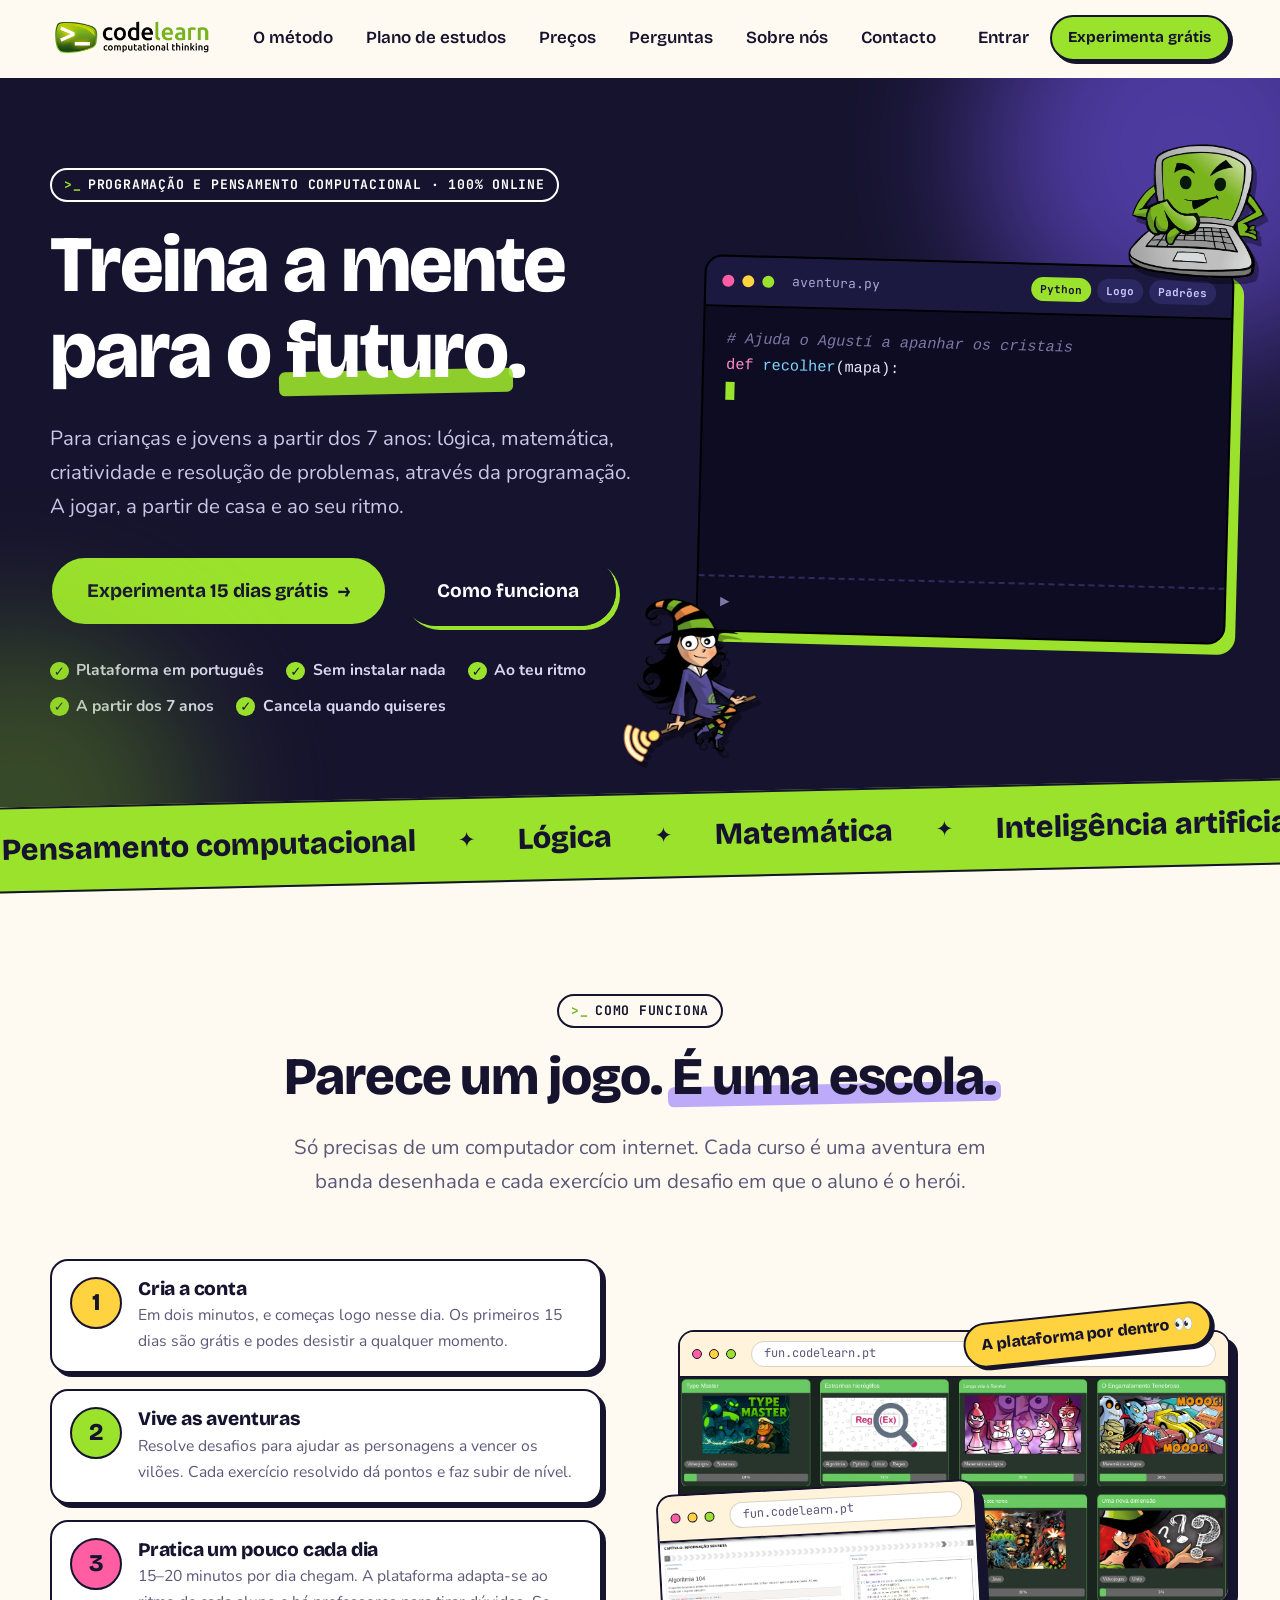
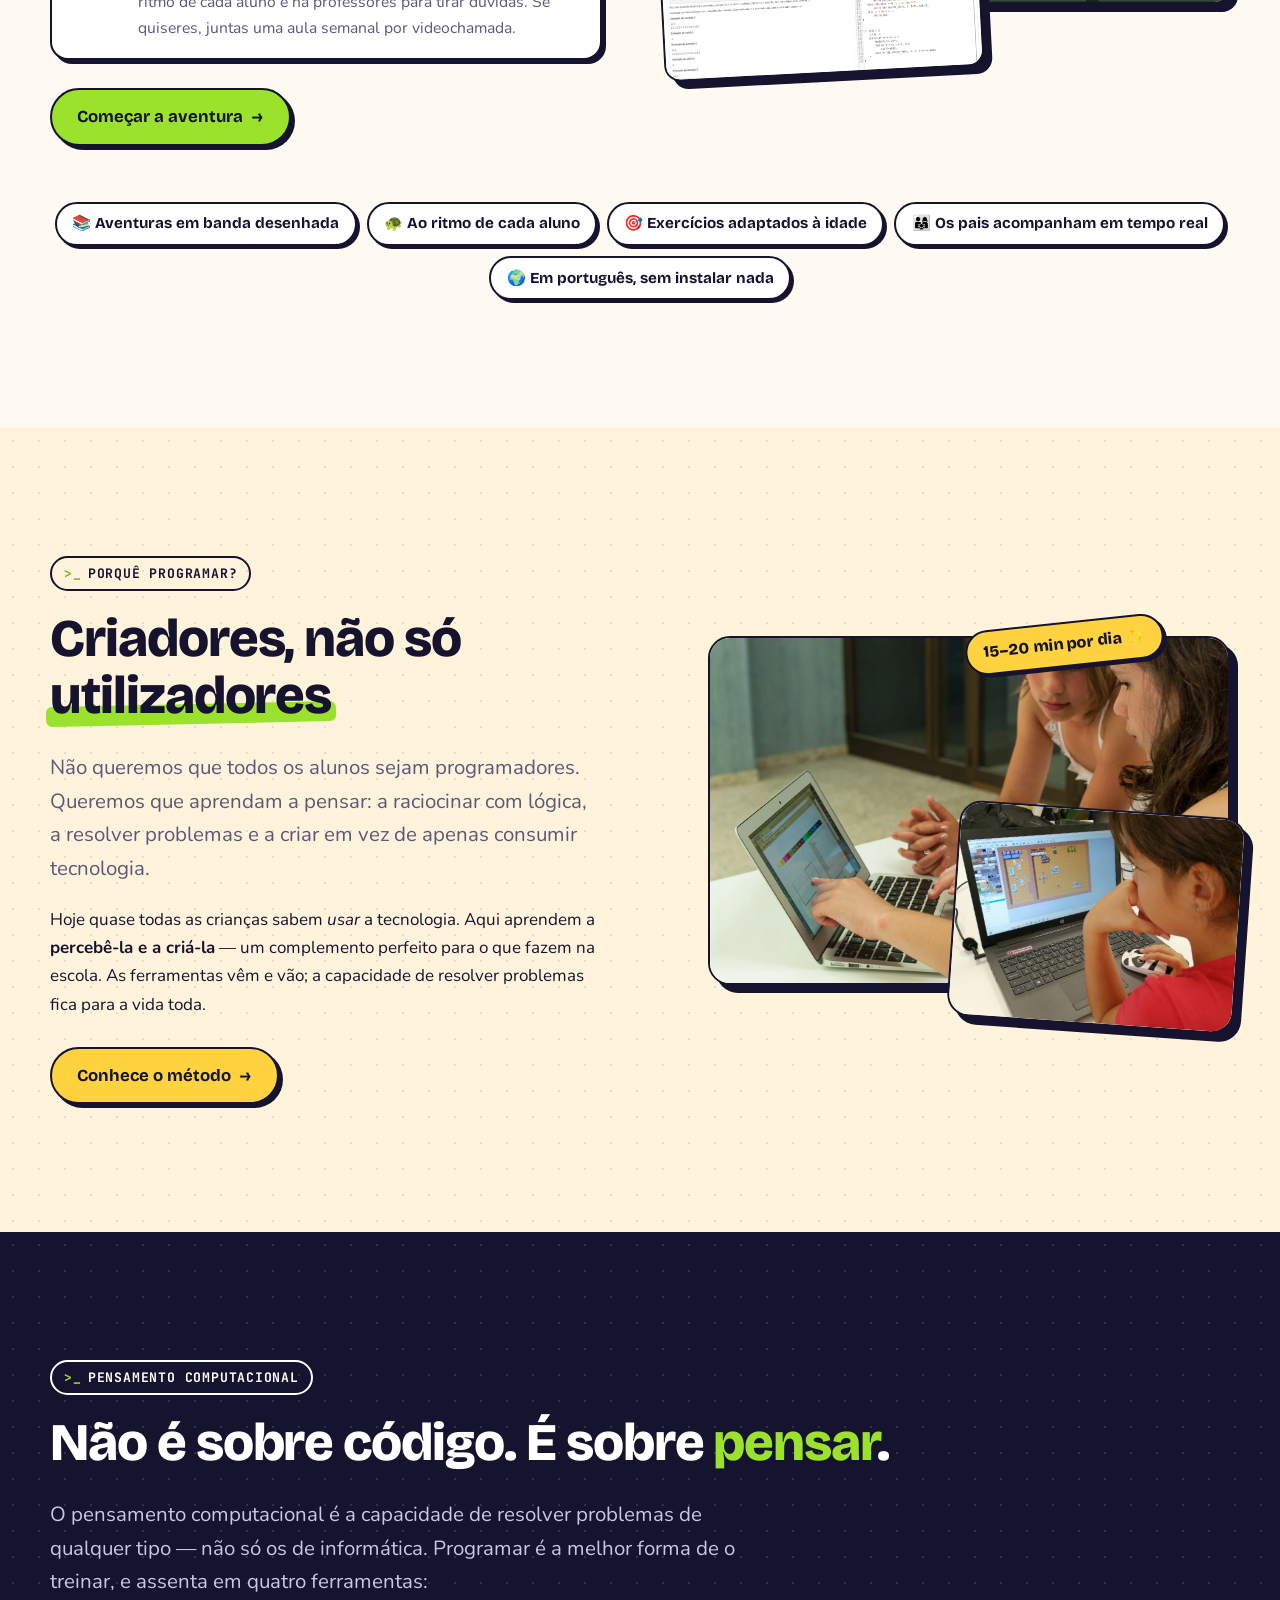
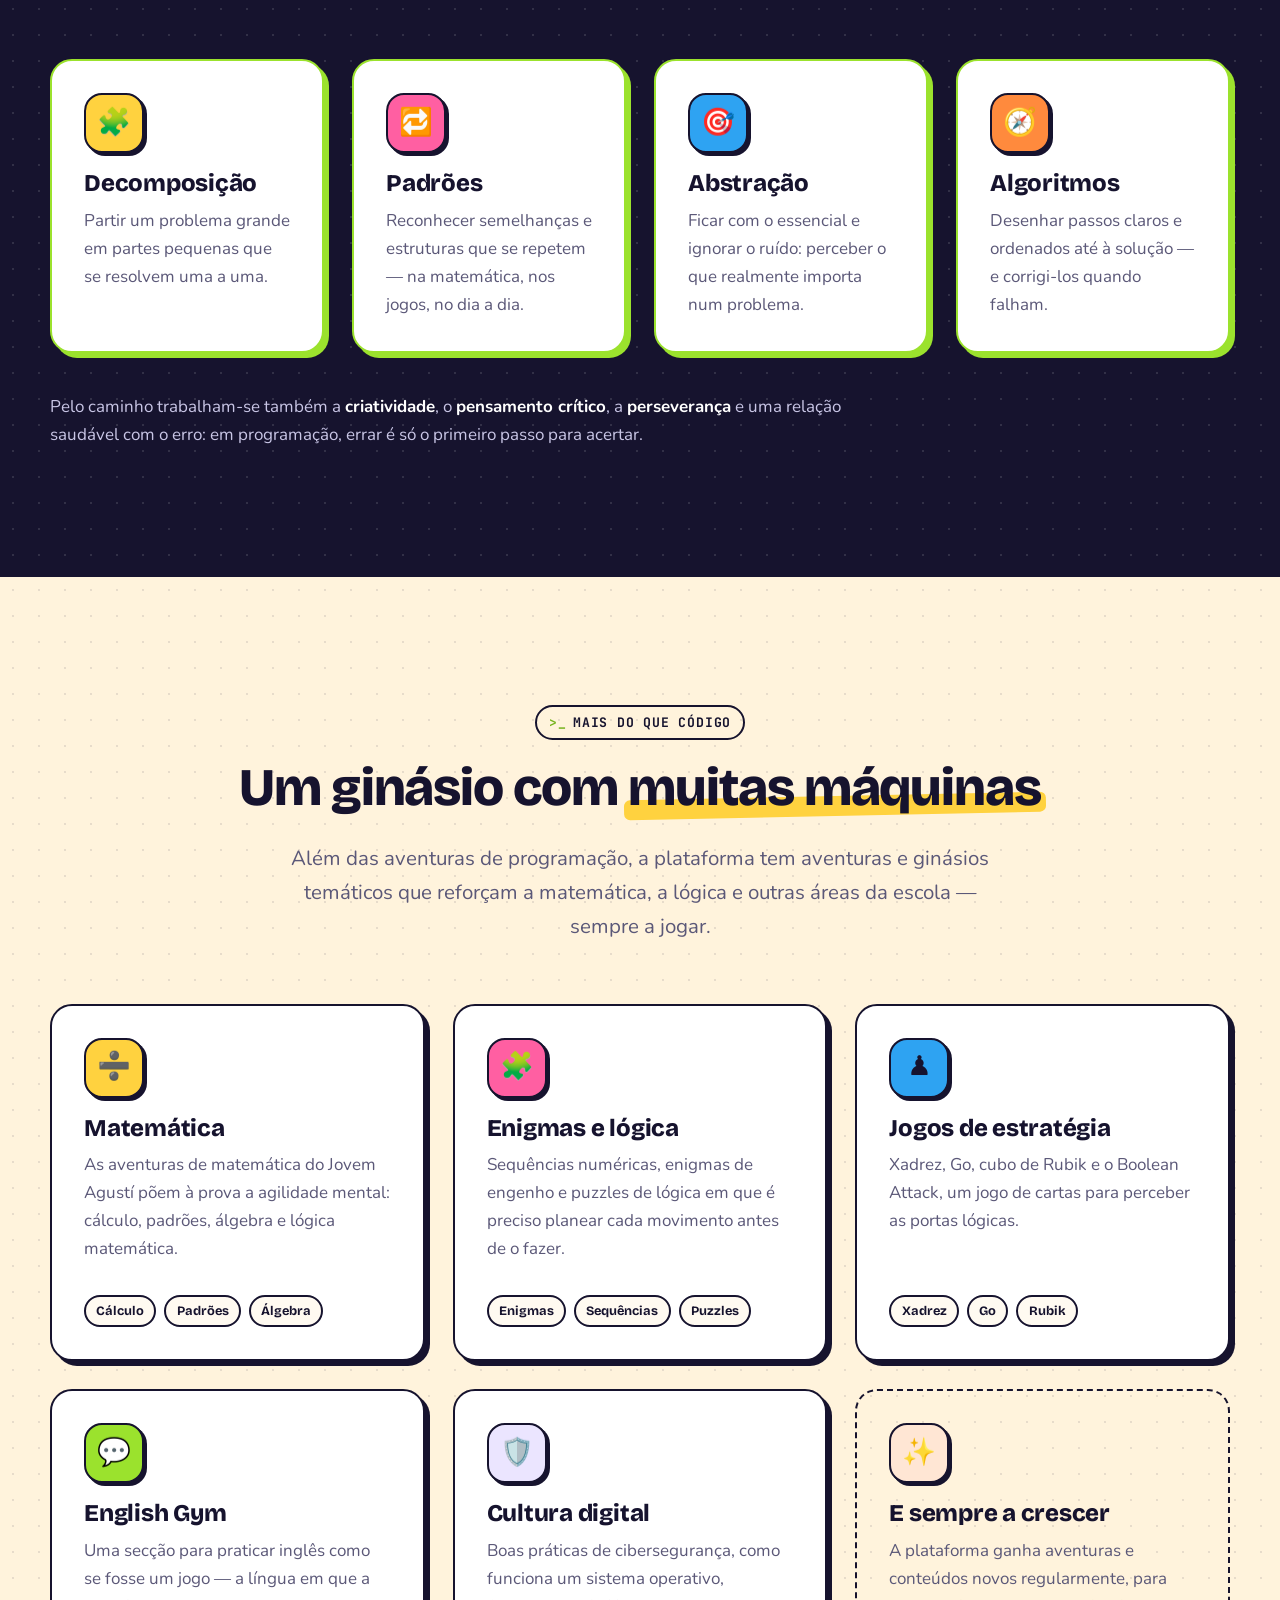
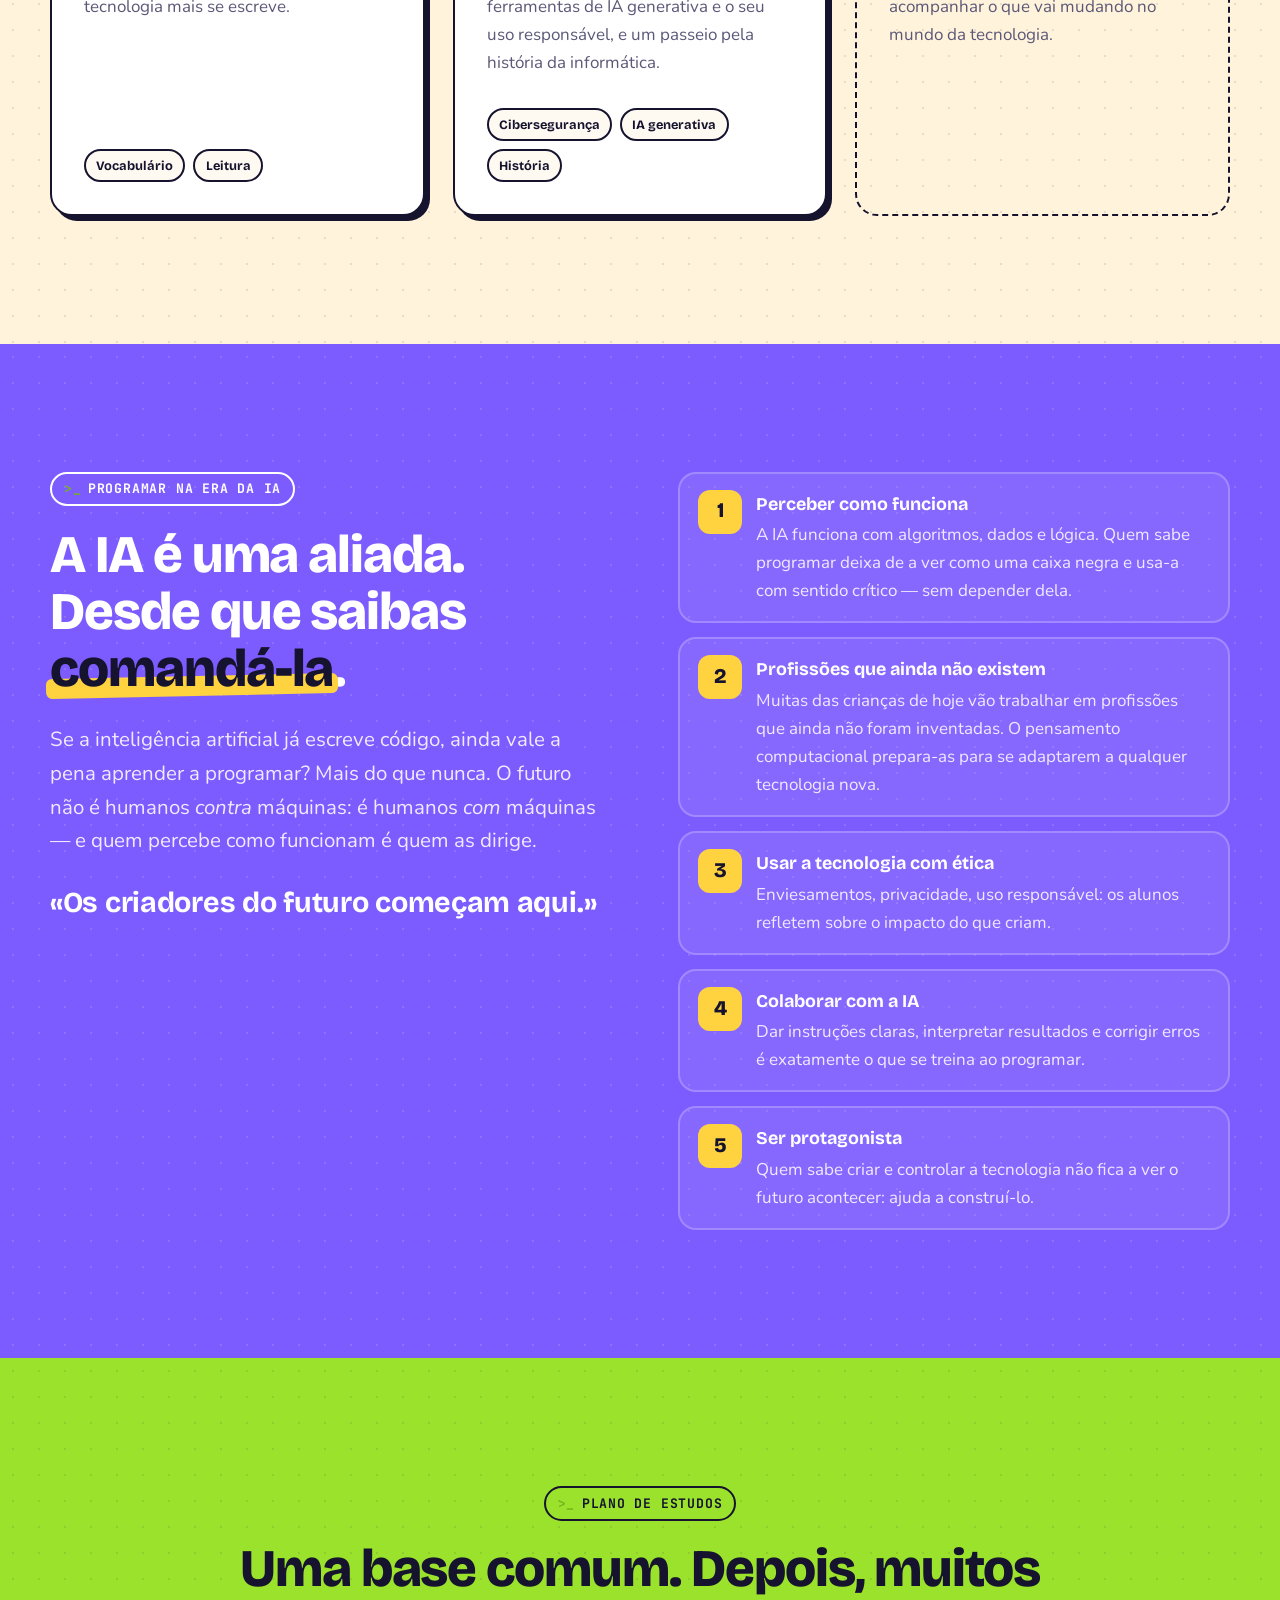
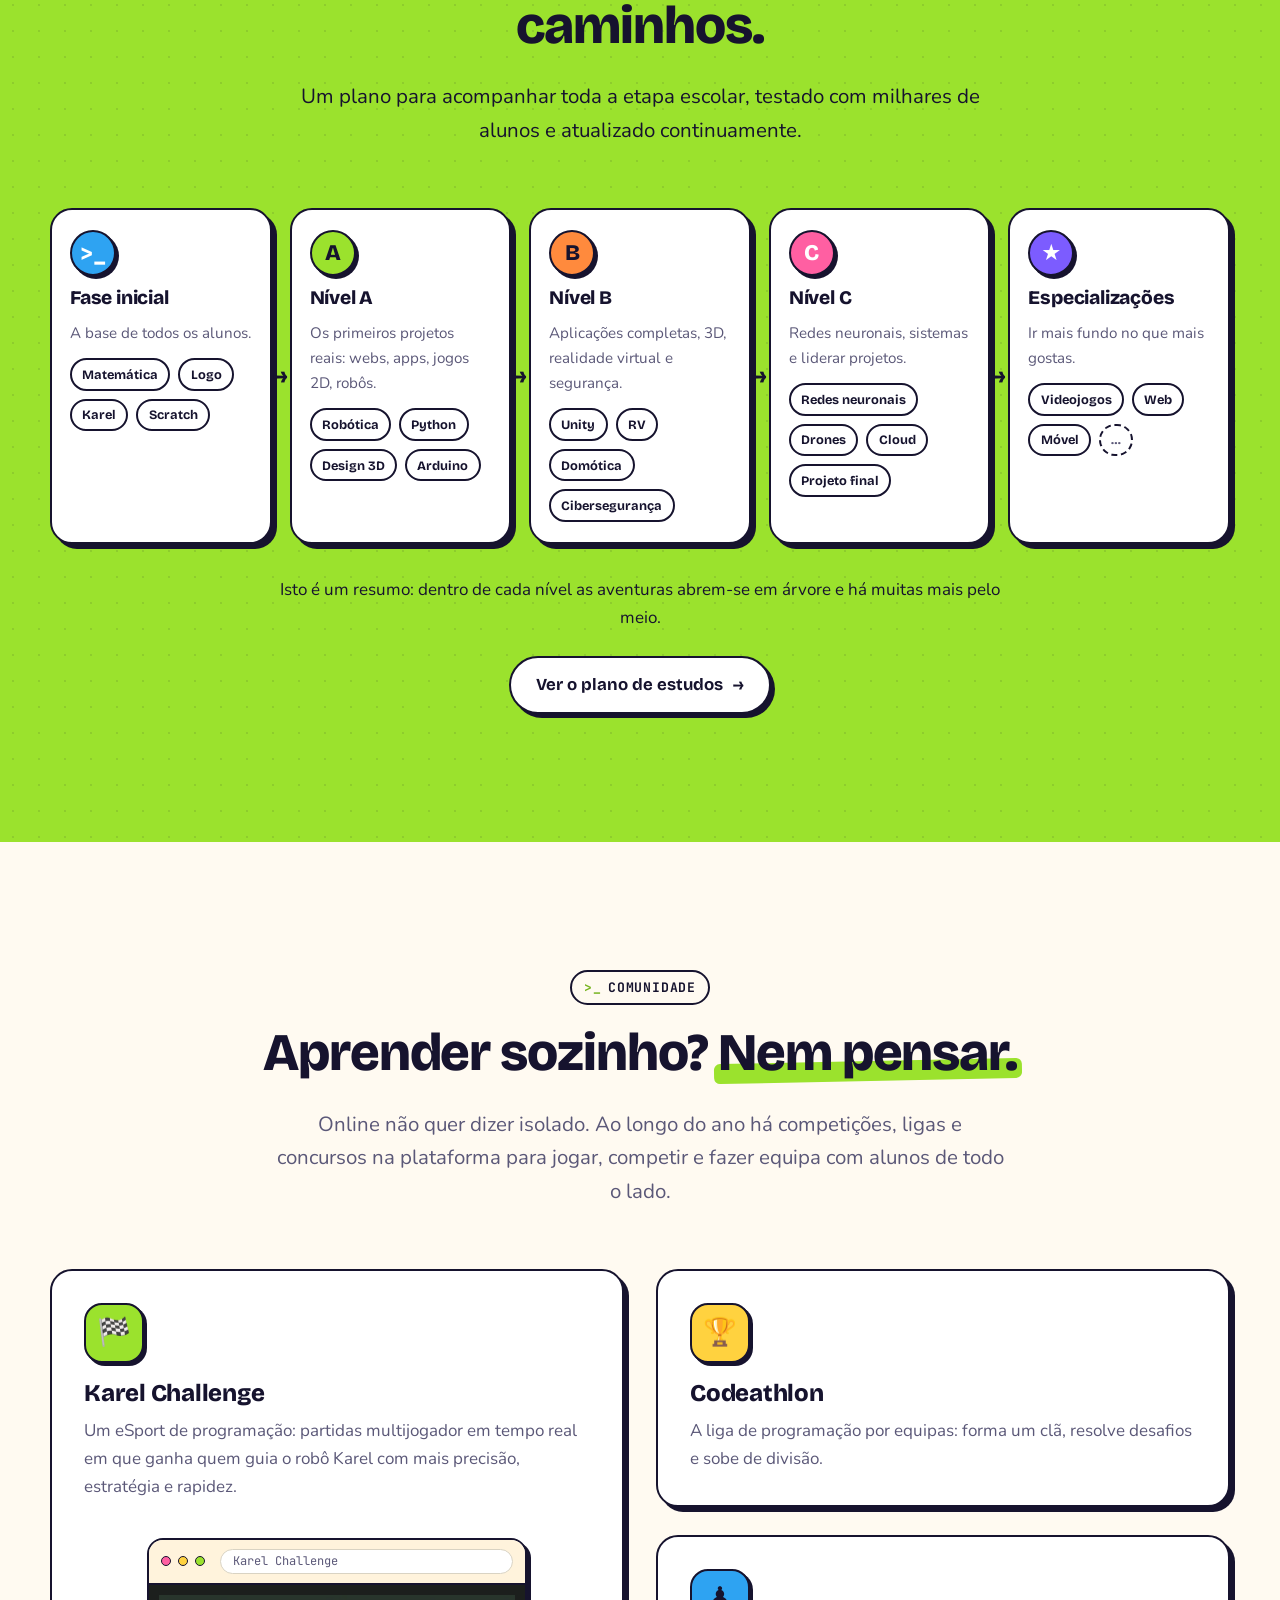
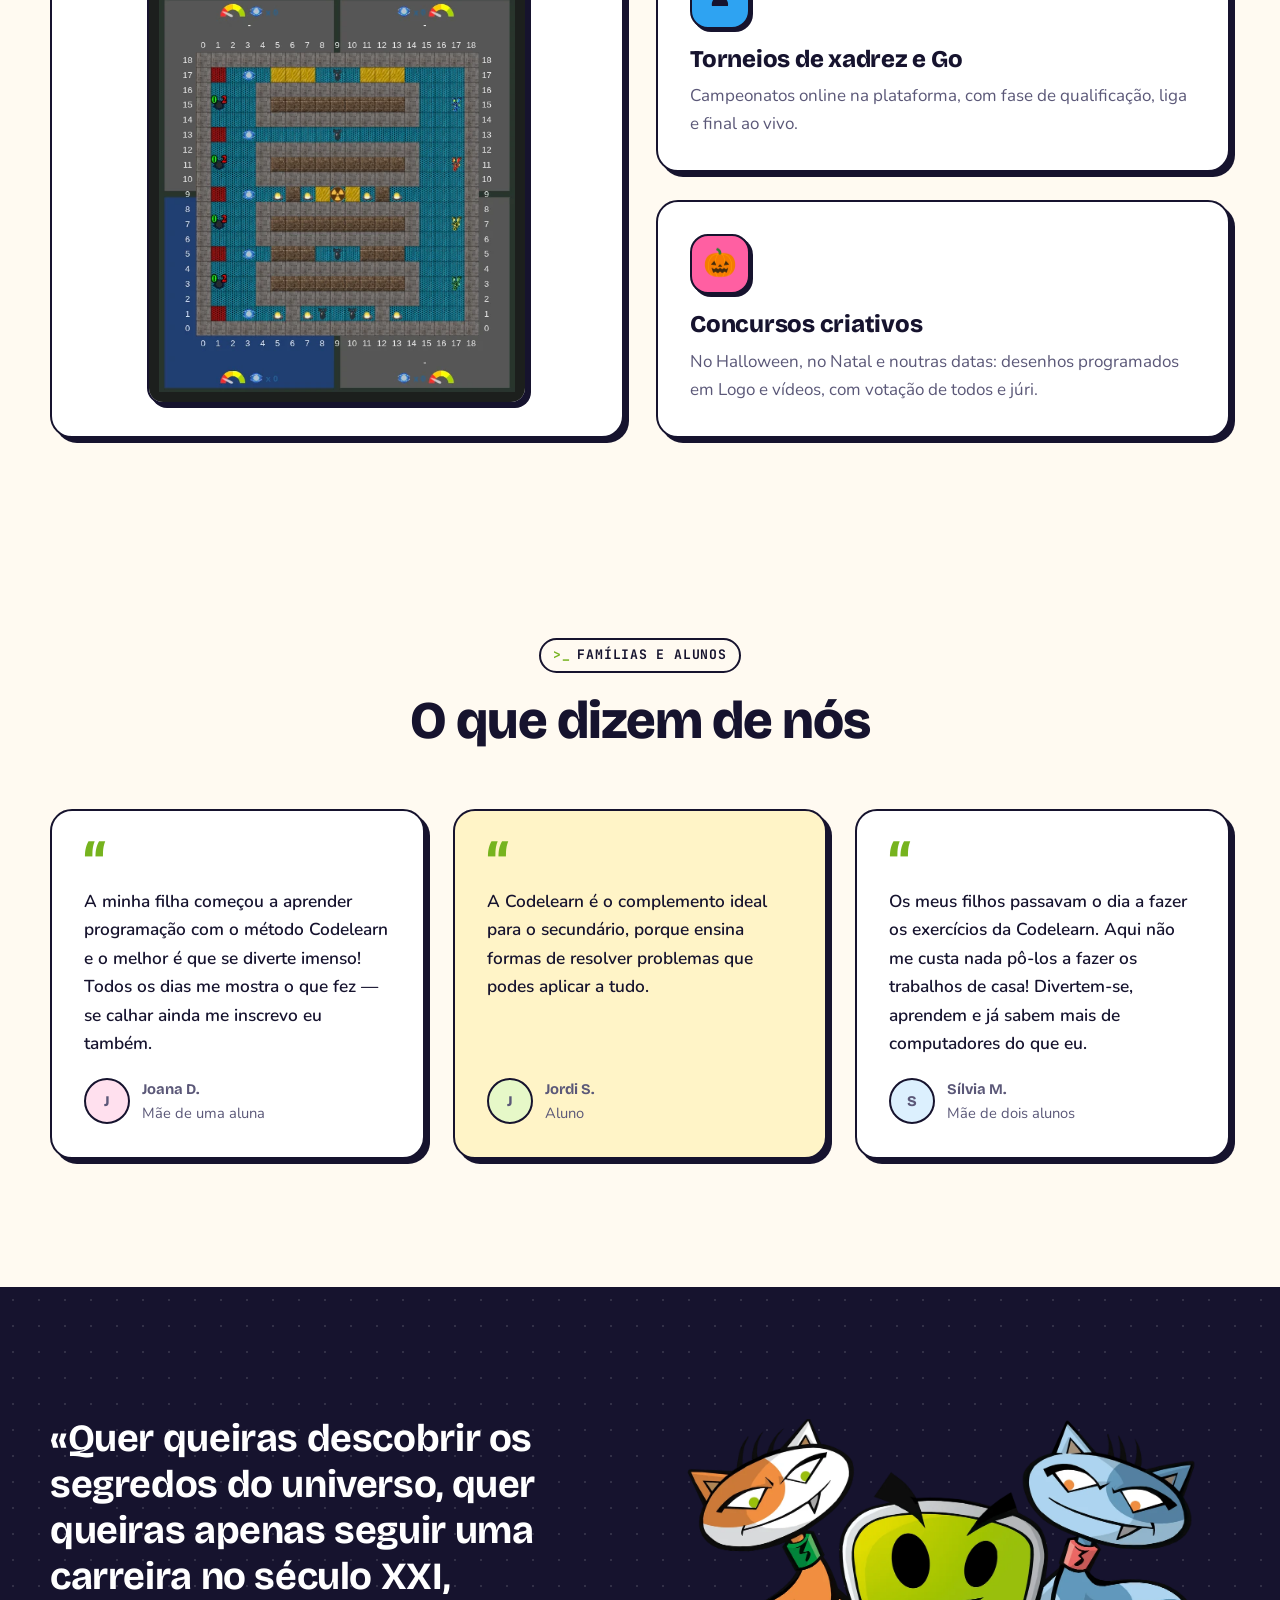
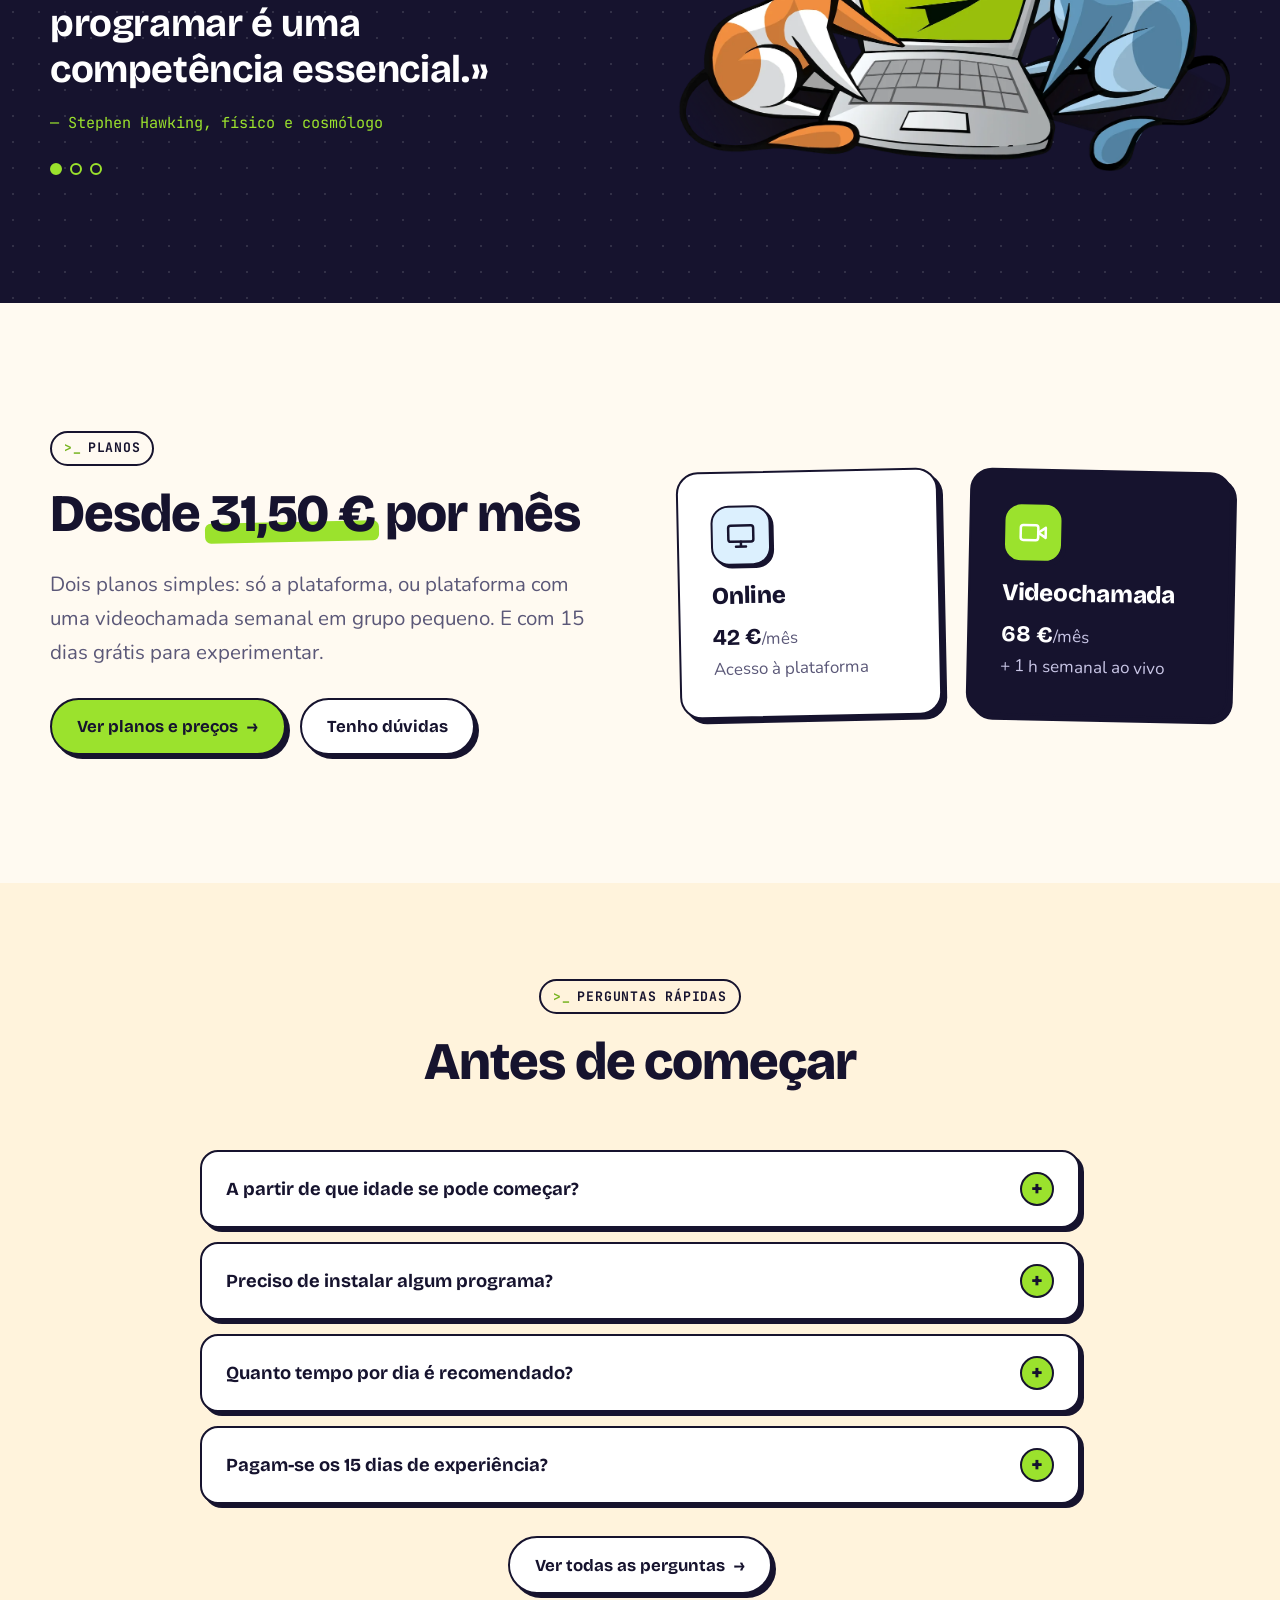
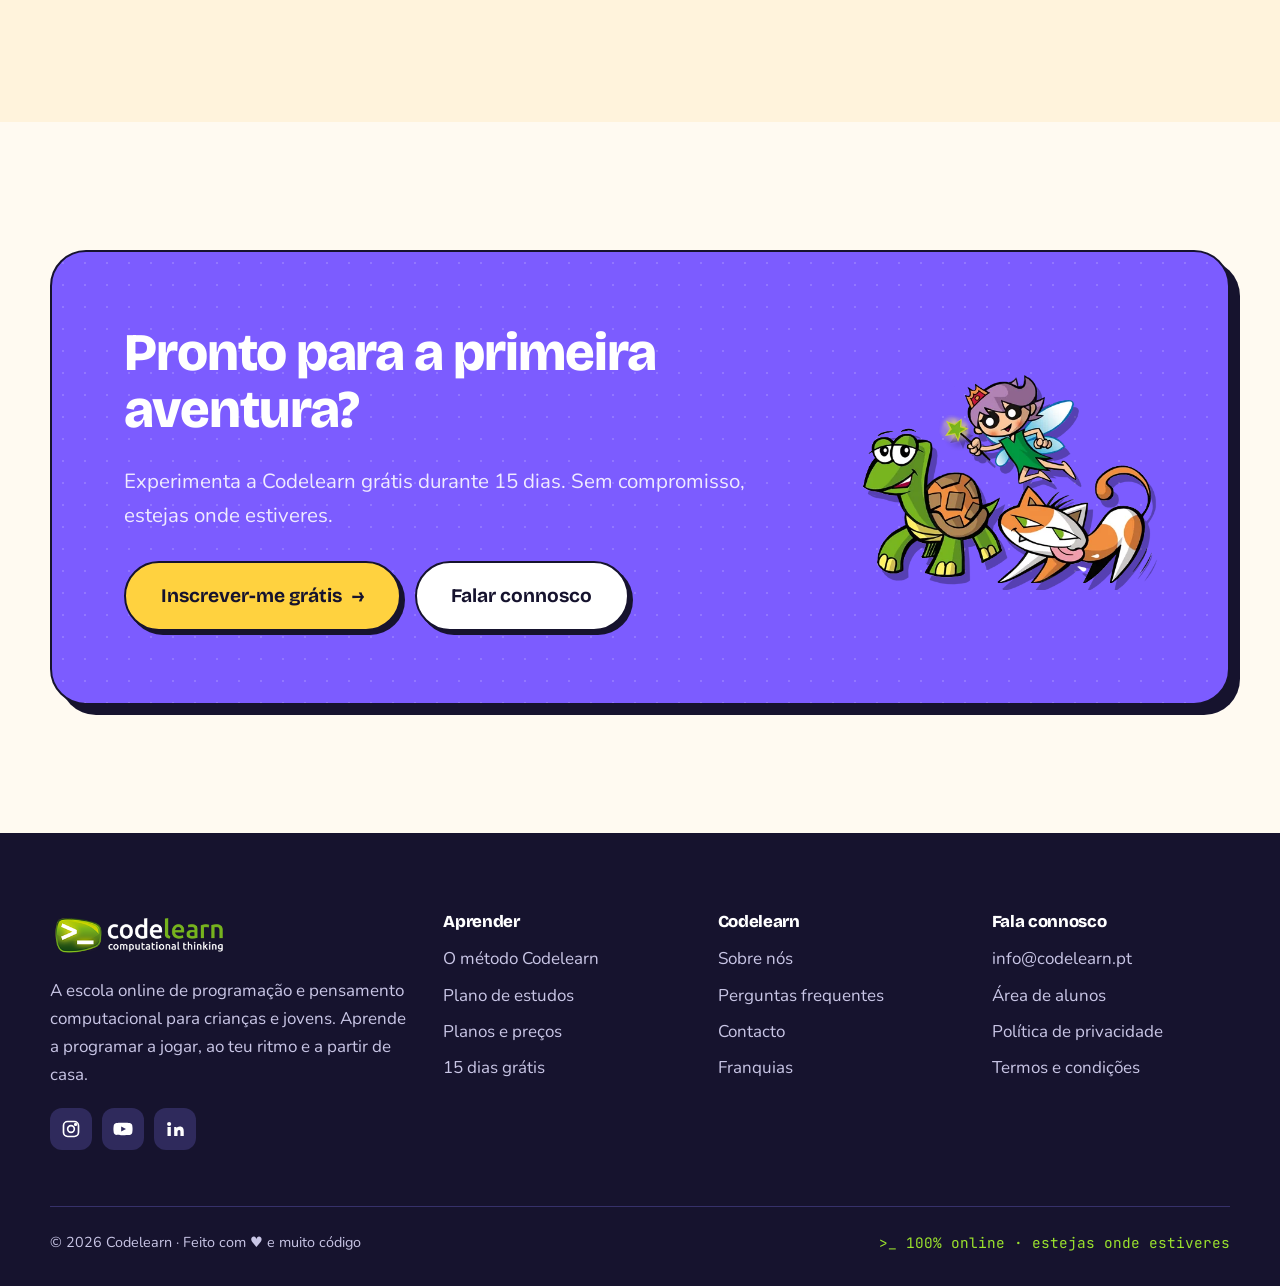
==== index.html @ 7aae0896 "First version" ====
<!doctype html>
<html lang="pt" class="no-js">
<head>
<!-- @head -->
<meta charset="utf-8">
<meta name="viewport" content="width=device-width, initial-scale=1">
<meta name="theme-color" content="#16132e">
<link rel="icon" type="image/png" href="assets/img/favicon.png">
<link rel="apple-touch-icon" href="assets/img/apple-touch-icon.png">
<link rel="preconnect" href="https://fonts.googleapis.com">
<link rel="preconnect" href="https://fonts.gstatic.com" crossorigin>
<link rel="stylesheet" href="https://fonts.googleapis.com/css2?family=Bricolage+Grotesque:opsz,wght@12..96,600;12..96,700;12..96,800&family=JetBrains+Mono:wght@500;700&family=Nunito:wght@400;600;700;800&display=swap">
<link rel="stylesheet" href="assets/css/style.css">
<meta property="og:site_name" content="Codelearn">
<meta property="og:locale" content="pt_PT">
<meta property="og:locale:alternate" content="pt_BR">
<meta property="og:image" content="assets/img/personagens-banner.webp">
<!-- /@head -->
<title>Codelearn · Programação online para crianças e jovens</title>
<meta name="description" content="A escola online de programação e pensamento computacional para crianças e jovens a partir dos 7 anos. Lógica, matemática e criatividade, a jogar e ao seu ritmo. Experimenta 15 dias grátis.">
<meta property="og:title" content="Codelearn · Treina a mente para o futuro">
<meta property="og:description" content="Pensamento computacional e programação online para crianças e jovens, com um método gamificado. 15 dias grátis.">
</head>
<body data-page="inicio">
<!-- @header -->
<a class="skip" href="#conteudo">Saltar para o conteúdo</a>
<header class="site-header">
  <div class="wrap nav">
    <a class="brand" href="index.html" aria-label="Codelearn — início"><img src="assets/img/logo.png" alt="Codelearn" width="164" height="42"></a>
    <button class="nav-toggle" type="button" aria-expanded="false" aria-controls="menu" aria-label="Abrir menu"><span></span></button>
    <nav class="nav-menu" id="menu" aria-label="Principal">
      <ul class="nav-links">
        <li><a href="metodo.html" data-nav="metodo">O método</a></li>
        <li><a href="plano.html" data-nav="plano">Plano de estudos</a></li>
        <li><a href="precos.html" data-nav="precos">Preços</a></li>
        <li><a href="faq.html" data-nav="faq">Perguntas</a></li>
        <li><a href="sobre.html" data-nav="sobre">Sobre nós</a></li>
        <li><a href="contacto.html" data-nav="contacto">Contacto</a></li>
      </ul>
      <div class="nav-cta">
        <a class="nav-login" href="https://fun.codelearn.pt">Entrar</a>
        <a class="btn btn-lime btn-sm" href="https://fun.codelearn.pt/enroll">Experimenta grátis</a>
      </div>
    </nav>
  </div>
</header>
<!-- /@header -->

<main id="conteudo">

  <!-- Hero -->
  <section class="hero dots">
    <div class="hero-blob b1"></div>
    <div class="hero-blob b2"></div>
    <div class="wrap hero-grid">
      <div class="on-dark" style="background:none">
        <span class="eyebrow">Programação e pensamento computacional · 100% online</span>
        <h1>Treina a mente para o <span class="hl">futuro</span>.</h1>
        <p class="lead">Para crianças e jovens a partir dos 7 anos: lógica, matemática, criatividade e resolução de problemas, através da programação. A jogar, a partir de casa e ao seu ritmo.</p>
        <div class="btn-row">
          <a class="btn btn-lime btn-lg" href="https://fun.codelearn.pt/enroll">Experimenta 15 dias grátis <span class="arrow">→</span></a>
          <a class="btn btn-outline-light btn-lg" href="metodo.html">Como funciona</a>
        </div>
        <ul class="hero-badges">
          <li>Plataforma em português</li>
          <li>Sem instalar nada</li>
          <li>Ao teu ritmo</li>
          <li>A partir dos 7 anos</li>
          <li>Cancela quando quiseres</li>
        </ul>
      </div>
      <div class="hero-visual">
        <img class="char char-agusti" src="assets/img/agusti.webp" alt="" width="500" height="497">
        <div class="editor" data-editor aria-label="Exemplo de código escrito por um aluno">
          <div class="editor-bar">
            <i></i><i></i><i></i>
            <span class="file">aventura.py</span>
            <span class="editor-tabs" aria-hidden="true"><span class="on">Python</span><span>Logo</span><span>Padrões</span></span>
          </div>
          <pre><code><span class="c"># Ajuda o Agustí a apanhar os cristais</span>
<span class="k">def</span> <span class="f">recolher</span>(mapa):
    cristais = <span class="n">0</span>
<span class="k">    for</span> casa <span class="k">in</span> mapa:
<span class="k">        if</span> casa == <span class="s">"💎"</span>:
            cristais += <span class="n">1</span>
<span class="k">    return</span> cristais</code></pre>
          <div class="editor-out" aria-live="off"></div>
        </div>
        <img class="char char-witch" src="assets/img/feiticeira.webp" alt="" width="700" height="864">
      </div>
    </div>
  </section>

  <div class="marquee" aria-hidden="true">
    <div class="marquee-track">
      <span>Pensamento computacional</span><span>Lógica</span><span>Matemática</span><span>Inteligência artificial</span><span>Resolução de problemas</span><span>Criatividade</span><span>Programação</span><span>Robótica</span><span>Estratégia</span>
      <span>Pensamento computacional</span><span>Lógica</span><span>Matemática</span><span>Inteligência artificial</span><span>Resolução de problemas</span><span>Criatividade</span><span>Programação</span><span>Robótica</span><span>Estratégia</span>
    </div>
  </div>

  <!-- Como funciona + plataforma -->
  <section class="section">
    <div class="wrap">
      <div class="section-head center reveal">
        <span class="eyebrow">Como funciona</span>
        <h2>Parece um jogo. <span class="hl hl-violet">É uma escola.</span></h2>
        <p class="lead">Só precisas de um computador com internet. Cada curso é uma aventura em banda desenhada e cada exercício um desafio em que o aluno é o herói.</p>
      </div>
      <div class="split" style="align-items:center">
        <div class="reveal">
          <ol class="vsteps">
            <li><div><h3>Cria a conta</h3><p>Em dois minutos, e começas logo nesse dia. Os primeiros 15 dias são grátis e podes desistir a qualquer momento.</p></div></li>
            <li><div><h3>Vive as aventuras</h3><p>Resolve desafios para ajudar as personagens a vencer os vilões. Cada exercício resolvido dá pontos e faz subir de nível.</p></div></li>
            <li><div><h3>Pratica um pouco cada dia</h3><p>15–20 minutos por dia chegam. A plataforma adapta-se ao ritmo de cada aluno e há professores para tirar dúvidas. Se quiseres, juntas uma aula semanal por videochamada.</p></div></li>
          </ol>
          <a class="btn btn-lime" href="https://fun.codelearn.pt/enroll">Começar a aventura <span class="arrow">→</span></a>
        </div>
        <div class="shots reveal reveal-d1">
          <span class="sticker">A plataforma por dentro 👀</span>
          <div class="browser"><div class="browser-bar"><i></i><i></i><i></i><span>fun.codelearn.pt</span></div><img src="assets/img/plataforma-aventuras.webp" alt="A lista de aventuras da plataforma Codelearn, cada uma com a sua ilustração, temas e progresso" width="1580" height="645" loading="lazy"></div>
          <div class="browser small"><div class="browser-bar"><i></i><i></i><i></i><span>fun.codelearn.pt</span></div><img src="assets/img/plataforma-exercicio.webp" alt="Um exercício de algoritmos, com o enunciado à esquerda e o editor de código à direita" width="1682" height="732" loading="lazy"></div>
        </div>
      </div>
      <div class="perks reveal">
        <span class="chip">📚 Aventuras em banda desenhada</span>
        <span class="chip">🐢 Ao ritmo de cada aluno</span>
        <span class="chip">🎯 Exercícios adaptados à idade</span>
        <span class="chip">👨‍👩‍👧 Os pais acompanham em tempo real</span>
        <span class="chip">🌍 Em português, sem instalar nada</span>
      </div>
    </div>
  </section>

  <!-- Ginásio para a mente -->
  <section class="section bg-cream dots-ink">
    <div class="wrap split">
      <div class="reveal">
        <span class="eyebrow">Porquê programar?</span>
        <h2>Criadores, não só <span class="hl">utilizadores</span></h2>
        <p class="lead">Não queremos que todos os alunos sejam programadores. Queremos que aprendam a pensar: a raciocinar com lógica, a resolver problemas e a criar em vez de apenas consumir tecnologia.</p>
        <p>Hoje quase todas as crianças sabem <em>usar</em> a tecnologia. Aqui aprendem a <strong>percebê-la e a criá-la</strong> — um complemento perfeito para o que fazem na escola. As ferramentas vêm e vão; a capacidade de resolver problemas fica para a vida toda.</p>
        <div class="btn-row" style="margin-top:28px">
          <a class="btn btn-sun" href="metodo.html">Conhece o método <span class="arrow">→</span></a>
        </div>
      </div>
      <div class="photo-stack reveal reveal-d1">
        <span class="sticker">15–20 min por dia ✨</span>
        <div class="photo"><img src="assets/img/alunas-portatil.webp" alt="Duas alunas a programar num portátil" width="1400" height="933" loading="lazy"></div>
        <div class="photo small"><img src="assets/img/aluna-scratch.webp" alt="Aluna concentrada a programar em Scratch" width="750" height="563" loading="lazy"></div>
      </div>
    </div>
  </section>

  <!-- Pensamento computacional -->
  <section class="section on-dark dots">
    <div class="wrap">
      <div class="section-head reveal">
        <span class="eyebrow">Pensamento computacional</span>
        <h2>Não é sobre código. É sobre <span class="txt-lime">pensar</span>.</h2>
        <p class="lead">O pensamento computacional é a capacidade de resolver problemas de qualquer tipo — não só os de informática. Programar é a melhor forma de o treinar, e assenta em quatro ferramentas:</p>
      </div>
      <div class="grid grid-4">
        <article class="card lift reveal">
          <div class="icon bg-sun">🧩</div>
          <h3>Decomposição</h3>
          <p>Partir um problema grande em partes pequenas que se resolvem uma a uma.</p>
        </article>
        <article class="card lift reveal reveal-d1">
          <div class="icon bg-pink">🔁</div>
          <h3>Padrões</h3>
          <p>Reconhecer semelhanças e estruturas que se repetem — na matemática, nos jogos, no dia a dia.</p>
        </article>
        <article class="card lift reveal reveal-d2">
          <div class="icon bg-sky">🎯</div>
          <h3>Abstração</h3>
          <p>Ficar com o essencial e ignorar o ruído: perceber o que realmente importa num problema.</p>
        </article>
        <article class="card lift reveal reveal-d3">
          <div class="icon bg-orange">🧭</div>
          <h3>Algoritmos</h3>
          <p>Desenhar passos claros e ordenados até à solução — e corrigi-los quando falham.</p>
        </article>
      </div>
      <p class="reveal" style="margin-top:40px;color:#c9c6e6;max-width:52rem">Pelo caminho trabalham-se também a <strong style="color:#fff">criatividade</strong>, o <strong style="color:#fff">pensamento crítico</strong>, a <strong style="color:#fff">perseverança</strong> e uma relação saudável com o erro: em programação, errar é só o primeiro passo para acertar.</p>
    </div>
  </section>

  <!-- Mais do que código -->
  <section class="section bg-cream dots-ink">
    <div class="wrap">
      <div class="section-head center reveal">
        <span class="eyebrow">Mais do que código</span>
        <h2>Um ginásio com <span class="hl hl-sun">muitas máquinas</span></h2>
        <p class="lead">Além das aventuras de programação, a plataforma tem aventuras e ginásios temáticos que reforçam a matemática, a lógica e outras áreas da escola — sempre a jogar.</p>
      </div>
<!-- @areas -->
<div class="grid grid-3">
  <article class="card lift area reveal">
    <div class="icon bg-sun">➗</div>
    <h3>Matemática</h3>
    <p>As aventuras de matemática do Jovem Agustí põem à prova a agilidade mental: cálculo, padrões, álgebra e lógica matemática.</p>
    <div class="chips"><span class="chip">Cálculo</span><span class="chip">Padrões</span><span class="chip">Álgebra</span></div>
  </article>
  <article class="card lift area reveal reveal-d1">
    <div class="icon bg-pink">🧩</div>
    <h3>Enigmas e lógica</h3>
    <p>Sequências numéricas, enigmas de engenho e puzzles de lógica em que é preciso planear cada movimento antes de o fazer.</p>
    <div class="chips"><span class="chip">Enigmas</span><span class="chip">Sequências</span><span class="chip">Puzzles</span></div>
  </article>
  <article class="card lift area reveal reveal-d2">
    <div class="icon bg-sky">♟️</div>
    <h3>Jogos de estratégia</h3>
    <p>Xadrez, Go, cubo de Rubik e o Boolean Attack, um jogo de cartas para perceber as portas lógicas.</p>
    <div class="chips"><span class="chip">Xadrez</span><span class="chip">Go</span><span class="chip">Rubik</span></div>
  </article>
  <article class="card lift area reveal">
    <div class="icon bg-lime">💬</div>
    <h3>English Gym</h3>
    <p>Uma secção para praticar inglês como se fosse um jogo — a língua em que a tecnologia mais se escreve.</p>
    <div class="chips"><span class="chip">Vocabulário</span><span class="chip">Leitura</span></div>
  </article>
  <article class="card lift area reveal reveal-d1">
    <div class="icon bg-violet-soft">🛡️</div>
    <h3>Cultura digital</h3>
    <p>Boas práticas de cibersegurança, como funciona um sistema operativo, ferramentas de IA generativa e o seu uso responsável, e um passeio pela história da informática.</p>
    <div class="chips"><span class="chip">Cibersegurança</span><span class="chip">IA generativa</span><span class="chip">História</span></div>
  </article>
  <article class="card area reveal reveal-d2" style="background:transparent;border-style:dashed;box-shadow:none">
    <div class="icon bg-orange-soft">✨</div>
    <h3>E sempre a crescer</h3>
    <p>A plataforma ganha aventuras e conteúdos novos regularmente, para acompanhar o que vai mudando no mundo da tecnologia.</p>
  </article>
</div>
<!-- /@areas -->
    </div>
  </section>

  <!-- IA -->
  <section class="section bg-violet dots">
    <div class="wrap split" style="align-items:start">
      <div class="reveal">
        <span class="eyebrow" style="color:#fff">Programar na era da IA</span>
        <h2 style="color:#fff">A IA é uma aliada. Desde que saibas <span class="hl hl-sun" style="color:var(--ink)">comandá-la</span>.</h2>
        <p class="lead" style="color:#efeaff">Se a inteligência artificial já escreve código, ainda vale a pena aprender a programar? Mais do que nunca. O futuro não é humanos <em>contra</em> máquinas: é humanos <em>com</em> máquinas — e quem percebe como funcionam é quem as dirige.</p>
        <p class="big-quote" style="font-size:clamp(1.3rem,2.4vw,1.8rem);margin-top:28px">«Os criadores do futuro começam aqui.»</p>
      </div>
      <ol class="ai-list reveal reveal-d1" style="color:#fff">
        <li><div><strong>Perceber como funciona</strong><span>A IA funciona com algoritmos, dados e lógica. Quem sabe programar deixa de a ver como uma caixa negra e usa-a com sentido crítico — sem depender dela.</span></div></li>
        <li><div><strong>Profissões que ainda não existem</strong><span>Muitas das crianças de hoje vão trabalhar em profissões que ainda não foram inventadas. O pensamento computacional prepara-as para se adaptarem a qualquer tecnologia nova.</span></div></li>
        <li><div><strong>Usar a tecnologia com ética</strong><span>Enviesamentos, privacidade, uso responsável: os alunos refletem sobre o impacto do que criam.</span></div></li>
        <li><div><strong>Colaborar com a IA</strong><span>Dar instruções claras, interpretar resultados e corrigir erros é exatamente o que se treina ao programar.</span></div></li>
        <li><div><strong>Ser protagonista</strong><span>Quem sabe criar e controlar a tecnologia não fica a ver o futuro acontecer: ajuda a construí-lo.</span></div></li>
      </ol>
    </div>
  </section>

  <!-- Plano de estudos -->
  <section class="section bg-lime dots-ink">
    <div class="wrap">
      <div class="section-head center reveal">
        <span class="eyebrow">Plano de estudos</span>
        <h2>Uma base comum. Depois, muitos caminhos.</h2>
        <p class="lead" style="color:var(--ink)">Um plano para acompanhar toda a etapa escolar, testado com milhares de alunos e atualizado continuamente.</p>
      </div>
      <div class="ladder">
        <div class="rung reveal"><span class="badge badge-ini">&gt;_</span><h3>Fase inicial</h3><p>A base de todos os alunos.</p><div class="chips"><span class="chip">Matemática</span><span class="chip">Logo</span><span class="chip">Karel</span><span class="chip">Scratch</span></div></div>
        <div class="rung reveal reveal-d1"><span class="badge badge-a">A</span><h3>Nível A</h3><p>Os primeiros projetos reais: webs, apps, jogos 2D, robôs.</p><div class="chips"><span class="chip">Robótica</span><span class="chip">Python</span><span class="chip">Design 3D</span><span class="chip">Arduino</span></div></div>
        <div class="rung reveal reveal-d2"><span class="badge badge-b">B</span><h3>Nível B</h3><p>Aplicações completas, 3D, realidade virtual e segurança.</p><div class="chips"><span class="chip">Unity</span><span class="chip">RV</span><span class="chip">Domótica</span><span class="chip">Cibersegurança</span></div></div>
        <div class="rung reveal reveal-d3"><span class="badge badge-c">C</span><h3>Nível C</h3><p>Redes neuronais, sistemas e liderar projetos.</p><div class="chips"><span class="chip">Redes neuronais</span><span class="chip">Drones</span><span class="chip">Cloud</span><span class="chip">Projeto final</span></div></div>
        <div class="rung reveal"><span class="badge badge-spec">★</span><h3>Especializações</h3><p>Ir mais fundo no que mais gostas.</p><div class="chips"><span class="chip">Videojogos</span><span class="chip">Web</span><span class="chip">Móvel</span><span class="chip chip-more">…</span></div></div>
      </div>
      <p class="center reveal" style="margin:32px auto 0;max-width:46rem">Isto é um resumo: dentro de cada nível as aventuras abrem-se em árvore e há muitas mais pelo meio.</p>
      <p class="center" style="margin-top:24px"><a class="btn" href="plano.html">Ver o plano de estudos <span class="arrow">→</span></a></p>
    </div>
  </section>

  <!-- Comunidade e competições -->
  <section class="section">
    <div class="wrap">
      <div class="section-head center reveal">
        <span class="eyebrow">Comunidade</span>
        <h2>Aprender sozinho? <span class="hl">Nem pensar.</span></h2>
        <p class="lead">Online não quer dizer isolado. Ao longo do ano há competições, ligas e concursos na plataforma para jogar, competir e fazer equipa com alunos de todo o lado.</p>
      </div>
      <div class="split" style="align-items:stretch;gap:clamp(20px,3vw,32px)">
        <article class="card lift reveal" style="display:flex;flex-direction:column;gap:18px">
          <div><div class="icon bg-lime">🏁</div><h3>Karel Challenge</h3><p>Um eSport de programação: partidas multijogador em tempo real em que ganha quem guia o robô Karel com mais precisão, estratégia e rapidez.</p></div>
          <div class="browser" style="box-shadow:4px 4px 0 var(--ink);margin-top:auto;max-width:380px;width:100%;align-self:center"><div class="browser-bar"><i></i><i></i><i></i><span>Karel Challenge</span></div><img src="assets/img/plataforma-karel-challenge.webp" alt="Uma partida da Karel Challenge: quatro robôs a competir no mesmo labirinto" width="545" height="607" loading="lazy" style="background:#1c1f1d;padding:10px"></div>
        </article>
        <div class="grid" style="align-content:start">
          <article class="card lift reveal reveal-d1"><div class="icon bg-sun">🏆</div><h3>Codeathlon</h3><p>A liga de programação por equipas: forma um clã, resolve desafios e sobe de divisão.</p></article>
          <article class="card lift reveal reveal-d2"><div class="icon bg-sky">♟️</div><h3>Torneios de xadrez e Go</h3><p>Campeonatos online na plataforma, com fase de qualificação, liga e final ao vivo.</p></article>
          <article class="card lift reveal reveal-d3"><div class="icon bg-pink">🎃</div><h3>Concursos criativos</h3><p>No Halloween, no Natal e noutras datas: desenhos programados em Logo e vídeos, com votação de todos e júri.</p></article>
        </div>
      </div>
    </div>
  </section>

  <!-- Testemunhos -->
  <section class="section" style="padding-top:clamp(40px,6vw,72px)">
    <div class="wrap">
      <div class="section-head center reveal">
        <span class="eyebrow">Famílias e alunos</span>
        <h2>O que dizem de nós</h2>
      </div>
      <div class="grid grid-3">
        <figure class="card quote-card tilt-l reveal" style="margin:0">
          <blockquote>A minha filha começou a aprender programação com o método Codelearn e o melhor é que se diverte imenso! Todos os dias me mostra o que fez — se calhar ainda me inscrevo eu também.</blockquote>
          <figcaption class="who"><span class="avatar bg-pink-soft">J</span><span><strong>Joana D.</strong><span>Mãe de uma aluna</span></span></figcaption>
        </figure>
        <figure class="card quote-card reveal reveal-d1" style="margin:0;background:var(--sun-soft)">
          <blockquote>A Codelearn é o complemento ideal para o secundário, porque ensina formas de resolver problemas que podes aplicar a tudo.</blockquote>
          <figcaption class="who"><span class="avatar bg-lime-soft">J</span><span><strong>Jordi S.</strong><span>Aluno</span></span></figcaption>
        </figure>
        <figure class="card quote-card tilt-r reveal reveal-d2" style="margin:0">
          <blockquote>Os meus filhos passavam o dia a fazer os exercícios da Codelearn. Aqui não me custa nada pô-los a fazer os trabalhos de casa! Divertem-se, aprendem e já sabem mais de computadores do que eu.</blockquote>
          <figcaption class="who"><span class="avatar bg-sky-soft">S</span><span><strong>Sílvia M.</strong><span>Mãe de dois alunos</span></span></figcaption>
        </figure>
      </div>
    </div>
  </section>

  <!-- Citações -->
  <section class="section on-dark dots">
    <div class="wrap split">
      <div class="quotes-rotator reveal">
        <figure class="on">
          <blockquote class="big-quote">«Quer queiras descobrir os segredos do universo, quer queiras apenas seguir uma carreira no século XXI, programar é uma competência essencial.»</blockquote>
          <figcaption class="big-quote-by">— Stephen Hawking, físico e cosmólogo</figcaption>
        </figure>
        <figure>
          <blockquote class="big-quote">«O pensamento computacional é uma competência fundamental para todos, não só para os informáticos. À leitura, à escrita e à aritmética, devíamos juntar o pensamento computacional.»</blockquote>
          <figcaption class="big-quote-by">— Jeannette Wing, professora de Ciências da Computação</figcaption>
        </figure>
        <figure>
          <blockquote class="big-quote">«Quando aprendes a ler, podes ler para aprender. Com a programação é igual: se aprendes a programar, podes programar para aprender.»</blockquote>
          <figcaption class="big-quote-by">— Mitchel Resnick, MIT Media Lab, criador do Scratch</figcaption>
        </figure>
        <div class="rotator-dots"></div>
      </div>
      <div class="reveal reveal-d1">
        <img src="assets/img/gatos-agusti.webp" alt="O Agustí e os dois gatos da Codelearn" width="1400" height="895" loading="lazy">
      </div>
    </div>
  </section>

  <!-- Preços resumo -->
  <section class="section">
    <div class="wrap split">
      <div class="reveal">
        <span class="eyebrow">Planos</span>
        <h2>Desde <span class="hl">31,50 €</span> por mês</h2>
        <p class="lead">Dois planos simples: só a plataforma, ou plataforma com uma videochamada semanal em grupo pequeno. E com 15 dias grátis para experimentar.</p>
        <div class="btn-row" style="margin-top:28px">
          <a class="btn btn-lime" href="precos.html">Ver planos e preços <span class="arrow">→</span></a>
          <a class="btn" href="faq.html">Tenho dúvidas</a>
        </div>
      </div>
      <div class="grid grid-2 reveal reveal-d1">
        <a class="card tilt-l" href="precos.html">
          <div class="icon bg-sky-soft"><svg viewBox="0 0 24 24" fill="none" stroke="currentColor" stroke-width="2" stroke-linecap="round" stroke-linejoin="round"><rect x="2" y="4" width="20" height="13" rx="2"/><path d="M8 21h8M12 17v4"/></svg></div>
          <h3>Online</h3>
          <p><strong style="color:var(--ink);font-size:1.4rem;font-family:var(--font-display)">42 €</strong>/mês<br>Acesso à plataforma</p>
        </a>
        <a class="card tilt-r" href="precos.html" style="background:var(--ink);color:#fff">
          <div class="icon bg-lime"><svg viewBox="0 0 24 24" fill="none" stroke="currentColor" stroke-width="2" stroke-linecap="round" stroke-linejoin="round"><path d="m22 8-6 4 6 4V8Z"/><rect x="2" y="6" width="14" height="12" rx="2"/></svg></div>
          <h3>Videochamada</h3>
          <p style="color:#c9c6e6"><strong style="color:#fff;font-size:1.4rem;font-family:var(--font-display)">68 €</strong>/mês<br>+ 1 h semanal ao vivo</p>
        </a>
      </div>
    </div>
  </section>

  <!-- FAQ resumo -->
  <section class="section bg-cream" style="padding-top:clamp(64px,8vw,96px)">
    <div class="wrap">
      <div class="section-head center reveal">
        <span class="eyebrow">Perguntas rápidas</span>
        <h2>Antes de começar</h2>
      </div>
      <div class="faq reveal">
        <details>
          <summary>A partir de que idade se pode começar?</summary>
          <div class="answer"><p>A partir do momento em que a criança lê com facilidade, por volta dos <strong>7 anos</strong>. Não há limite de idade: também há muitos adultos a aprender com o método Codelearn. Entre os 7 e os 12 anos, convém que os pais ajudem a manter a rotina de entrar na plataforma.</p></div>
        </details>
        <details>
          <summary>Preciso de instalar algum programa?</summary>
          <div class="answer"><p>Não. A plataforma funciona no navegador (Chrome, Firefox…). Basta um computador com ligação à internet.</p></div>
        </details>
        <details>
          <summary>Quanto tempo por dia é recomendado?</summary>
          <div class="answer"><p>Recomendamos <strong>15–20 minutos por dia, 4 a 7 dias por semana</strong>. Programar é como aprender uma língua ou um instrumento: a regularidade conta mais do que as horas seguidas.</p></div>
        </details>
        <details>
          <summary>Pagam-se os 15 dias de experiência?</summary>
          <div class="answer"><p>Não. Por segurança, pedimos os dados de pagamento na inscrição, mas não é feita nenhuma cobrança até terminar o período de experiência. Se desistires dentro desses 15 dias, não pagas nada.</p></div>
        </details>
      </div>
      <p class="center" style="margin-top:32px"><a class="btn" href="faq.html">Ver todas as perguntas <span class="arrow">→</span></a></p>
    </div>
  </section>

  <!-- CTA -->
  <section class="section">
    <div class="wrap">
      <div class="cta-box reveal">
        <div>
          <h2>Pronto para a primeira aventura?</h2>
          <p class="lead">Experimenta a Codelearn grátis durante 15 dias. Sem compromisso, estejas onde estiveres.</p>
          <div class="btn-row">
            <a class="btn btn-sun btn-lg" href="https://fun.codelearn.pt/enroll">Inscrever-me grátis <span class="arrow">→</span></a>
            <a class="btn btn-lg" href="contacto.html">Falar connosco</a>
          </div>
        </div>
        <img src="assets/img/tartaruga-fada-gato.webp" alt="" width="500" height="352" loading="lazy">
      </div>
    </div>
  </section>

</main>

<!-- @footer -->
<footer class="site-footer">
  <div class="wrap">
    <div class="footer-grid">
      <div>
        <a class="brand" href="index.html"><img src="assets/img/logo-branco.png" alt="Codelearn" width="180" height="46" loading="lazy"></a>
        <p>A escola online de programação e pensamento computacional para crianças e jovens. Aprende a programar a jogar, ao teu ritmo e a partir de casa.</p>
        <div class="socials">
          <a href="https://www.instagram.com/codelearncom" aria-label="Instagram"><svg viewBox="0 0 24 24" fill="none" stroke="currentColor" stroke-width="2"><rect x="3" y="3" width="18" height="18" rx="5"/><circle cx="12" cy="12" r="4"/><circle cx="17.5" cy="6.5" r="1" fill="currentColor"/></svg></a>
          <a href="https://www.youtube.com/channel/UCVeRFxvWetj86tQSolsSH9w" aria-label="YouTube"><svg viewBox="0 0 24 24" fill="currentColor"><path d="M23 7.2a3 3 0 0 0-2.1-2.1C19 4.6 12 4.6 12 4.6s-7 0-8.9.5A3 3 0 0 0 1 7.2 31 31 0 0 0 .5 12 31 31 0 0 0 1 16.8a3 3 0 0 0 2.1 2.1c1.9.5 8.9.5 8.9.5s7 0 8.9-.5a3 3 0 0 0 2.1-2.1 31 31 0 0 0 .5-4.8 31 31 0 0 0-.5-4.8ZM9.8 15.1V8.9L15.6 12l-5.8 3.1Z"/></svg></a>
          <a href="https://www.linkedin.com/company/codelearn" aria-label="LinkedIn"><svg viewBox="0 0 24 24" fill="currentColor"><path d="M4.98 3.5a2.5 2.5 0 1 1 0 5 2.5 2.5 0 0 1 0-5ZM3 9.5h4v11H3v-11Zm7 0h3.8v1.6h.1c.5-1 1.8-2 3.8-2 4 0 4.8 2.6 4.8 6v5.4h-4v-4.8c0-1.2 0-2.6-1.6-2.6s-1.9 1.2-1.9 2.5v4.9h-4v-11Z"/></svg></a>
        </div>
      </div>
      <div>
        <h4>Aprender</h4>
        <ul>
          <li><a href="metodo.html">O método Codelearn</a></li>
          <li><a href="plano.html">Plano de estudos</a></li>
          <li><a href="precos.html">Planos e preços</a></li>
          <li><a href="https://fun.codelearn.pt/enroll">15 dias grátis</a></li>
        </ul>
      </div>
      <div>
        <h4>Codelearn</h4>
        <ul>
          <li><a href="sobre.html">Sobre nós</a></li>
          <li><a href="faq.html">Perguntas frequentes</a></li>
          <li><a href="contacto.html">Contacto</a></li>
          <li><a href="https://codelearn.com/franchises/">Franquias</a></li>
        </ul>
      </div>
      <div>
        <h4>Fala connosco</h4>
        <ul>
          <li><a href="mailto:info@codelearn.pt">info@codelearn.pt</a></li>
          <li><a href="https://fun.codelearn.pt">Área de alunos</a></li>
          <li><a href="https://codelearn.com/privacy-policy/">Política de privacidade</a></li>
          <li><a href="https://codelearn.com/terms/">Termos e condições</a></li>
        </ul>
      </div>
    </div>
    <div class="footer-bottom">
      <span>© <span data-year>2026</span> Codelearn · Feito com ♥ e muito código</span>
      <span class="mono">&gt;_ 100% online · estejas onde estiveres</span>
    </div>
  </div>
</footer>
<script src="assets/js/main.js" defer></script>
<!-- /@footer -->
</body>
</html>
---- assets/css/style.css ----
/* Codelearn Portugal — folha de estilos única */

:root {
  --ink: #16132e;
  --ink-2: #221e45;
  --ink-3: #2f2a5c;
  --paper: #fffaf1;
  --paper-2: #fff3dc;
  --white: #ffffff;
  --muted: #5b5878;
  --green: #76b31e;
  --lime: #9be22d;
  --lime-soft: #e6f8c8;
  --violet: #7c5cff;
  --violet-soft: #ebe5ff;
  --sky: #2ea3f2;
  --sky-soft: #dcf0fe;
  --orange: #ff8a3d;
  --orange-soft: #ffe6d4;
  --sun: #ffd23f;
  --sun-soft: #fff4c7;
  --pink: #ff5fa2;
  --pink-soft: #ffe0ee;

  --font-display: "Bricolage Grotesque", system-ui, sans-serif;
  --font-body: "Nunito", system-ui, sans-serif;
  --font-mono: "JetBrains Mono", ui-monospace, monospace;

  --radius: 22px;
  --radius-sm: 14px;
  --border: 2.5px solid var(--ink);
  --shadow: 5px 5px 0 var(--ink);
  --shadow-lg: 8px 8px 0 var(--ink);
  --wrap: 1180px;
  --gutter: clamp(16px, 4vw, 32px);
}

*, *::before, *::after { box-sizing: border-box; }

html { scroll-behavior: smooth; -webkit-text-size-adjust: 100%; }

body {
  margin: 0;
  font-family: var(--font-body);
  font-size: 1.0625rem;
  line-height: 1.65;
  color: var(--ink);
  background: var(--paper);
  overflow-x: hidden;
}

img { max-width: 100%; height: auto; display: block; }
a { color: inherit; }
p { margin: 0 0 1em; }
p:last-child { margin-bottom: 0; }

h1, h2, h3, h4 {
  font-family: var(--font-display);
  line-height: 1.08;
  letter-spacing: -0.02em;
  margin: 0 0 .5em;
  font-weight: 800;
}
h1 { font-size: clamp(2.6rem, 6.4vw, 5rem); }
h2 { font-size: clamp(2rem, 4.4vw, 3.3rem); }
h3 { font-size: clamp(1.25rem, 2vw, 1.5rem); letter-spacing: -0.01em; }

.wrap { width: min(100% - 2 * var(--gutter), var(--wrap)); margin-inline: auto; }

.skip {
  position: absolute; left: -999px; top: 8px; z-index: 100;
  background: var(--sun); padding: 8px 14px; border: var(--border); border-radius: 10px;
}
.skip:focus { left: 8px; }

:focus-visible { outline: 3px solid var(--violet); outline-offset: 3px; border-radius: 6px; }

/* ---------- Utilitários ---------- */

.eyebrow {
  display: inline-flex; align-items: center; gap: .5em;
  font-family: var(--font-mono);
  font-size: .82rem; font-weight: 700;
  letter-spacing: .06em; text-transform: uppercase;
  padding: .35em .9em;
  border: 2px solid currentColor;
  border-radius: 999px;
  margin-bottom: 1.2rem;
}
.eyebrow::before { content: ">_"; color: var(--green); }
.on-dark .eyebrow::before { color: var(--lime); }

.lead { font-size: clamp(1.1rem, 1.6vw, 1.3rem); color: var(--muted); max-width: 46rem; }
.on-dark .lead { color: #c9c6e6; }

.hl { position: relative; white-space: nowrap; z-index: 0; }
.hl::after {
  content: ""; position: absolute; z-index: -1;
  left: -.08em; right: -.08em; bottom: .06em; height: .38em;
  background: var(--lime); border-radius: 6px; transform: rotate(-1.2deg);
}
.hl-violet::after { background: var(--violet); opacity: .5; }
.hl-sun::after { background: var(--sun); }
.hl-orange::after { background: var(--orange); opacity: .7; }

@media (max-width: 640px) {
  /* Em ecrãs estreitos o destaque pode partir linha: passa a ser um fundo */
  .hl {
    white-space: normal;
    background: linear-gradient(transparent 60%, var(--lime) 60%, var(--lime) 92%, transparent 92%);
    -webkit-box-decoration-break: clone; box-decoration-break: clone;
  }
  .hl::after { display: none; }
  .hl-violet { background-image: linear-gradient(transparent 60%, rgba(124,92,255,.5) 60%, rgba(124,92,255,.5) 92%, transparent 92%); }
  .hl-sun { background-image: linear-gradient(transparent 60%, var(--sun) 60%, var(--sun) 92%, transparent 92%); }
  .hl-orange { background-image: linear-gradient(transparent 60%, rgba(255,138,61,.7) 60%, rgba(255,138,61,.7) 92%, transparent 92%); }
}
.split > *, .hero-grid > *, .page-hero-grid > * { min-width: 0; }

.txt-lime { color: var(--lime); }
.center { text-align: center; }
.center .lead { margin-inline: auto; }
.mono { font-family: var(--font-mono); }

/* ---------- Botões ---------- */

.btn {
  --bg: var(--white);
  display: inline-flex; align-items: center; justify-content: center; gap: .55em;
  font-family: var(--font-display);
  font-weight: 700; font-size: 1.05rem;
  text-decoration: none;
  color: var(--ink);
  background: var(--bg);
  border: var(--border);
  border-radius: 999px;
  padding: .78em 1.5em;
  box-shadow: 4px 4px 0 var(--ink);
  transition: transform .15s ease, box-shadow .15s ease;
  cursor: pointer;
  white-space: nowrap;
}
.btn:hover { transform: translate(-2px, -2px); box-shadow: 6px 6px 0 var(--ink); }
.btn:active { transform: translate(3px, 3px); box-shadow: 1px 1px 0 var(--ink); }
.btn-lime { --bg: var(--lime); }
.btn-sun { --bg: var(--sun); }
.btn-violet { --bg: var(--violet); color: var(--white); }
.btn-lg { font-size: 1.2rem; padding: .9em 1.8em; }
.btn-sm { font-size: .95rem; padding: .55em 1.1em; box-shadow: 3px 3px 0 var(--ink); }
.btn .arrow { transition: transform .2s; }
.btn:hover .arrow { transform: translateX(4px); }

.on-dark .btn { border-color: var(--ink); }
.btn-outline-light {
  background: transparent; color: var(--white);
  border-color: var(--white); box-shadow: 4px 4px 0 var(--lime);
}
.btn-outline-light:hover { box-shadow: 6px 6px 0 var(--lime); }

.btn-row { display: flex; flex-wrap: wrap; gap: 14px; align-items: center; }
.center .btn-row { justify-content: center; }

/* ---------- Cabeçalho ---------- */

.site-header {
  position: sticky; top: 0; z-index: 50;
  background: rgba(255, 250, 241, .88);
  backdrop-filter: blur(12px);
  -webkit-backdrop-filter: blur(12px);
  border-bottom: 2px solid transparent;
  transition: border-color .2s;
}
.site-header.scrolled { border-bottom-color: var(--ink); }

.nav {
  display: flex; align-items: center; justify-content: space-between; gap: 20px;
  height: 76px;
}
.brand img { height: 42px; width: auto; }

.nav-links {
  display: flex; align-items: center; gap: 4px;
  list-style: none; margin: 0; padding: 0;
}
.nav-links a {
  display: block;
  font-family: var(--font-display);
  font-weight: 600;
  text-decoration: none;
  padding: .45em .85em;
  border-radius: 999px;
  transition: background .15s;
}
.nav-links a:hover { background: var(--lime-soft); }
.nav-links a[aria-current="page"] { background: var(--ink); color: var(--white); }

.nav-cta { display: flex; align-items: center; gap: 10px; }
.nav-login {
  font-family: var(--font-display); font-weight: 600; text-decoration: none;
  padding: .45em .6em;
}
.nav-login:hover { text-decoration: underline; text-underline-offset: 4px; }

.nav-toggle {
  display: none;
  width: 48px; height: 48px;
  border: var(--border); border-radius: 14px;
  background: var(--sun); box-shadow: 3px 3px 0 var(--ink);
  cursor: pointer; padding: 0;
  place-items: center;
}
.nav-toggle span, .nav-toggle span::before, .nav-toggle span::after {
  display: block; width: 20px; height: 2.5px; background: var(--ink); border-radius: 2px;
  position: relative; transition: transform .2s, background .2s;
}
.nav-toggle span::before, .nav-toggle span::after { content: ""; position: absolute; left: 0; }
.nav-toggle span::before { top: -7px; }
.nav-toggle span::after { top: 7px; }
.nav-open .nav-toggle span { background: transparent; }
.nav-open .nav-toggle span::before { transform: translateY(7px) rotate(45deg); }
.nav-open .nav-toggle span::after { transform: translateY(-7px) rotate(-45deg); }

@media (max-width: 1020px) {
  .nav-toggle { display: grid; }
  .nav-menu {
    position: fixed; inset: 76px 0 auto 0;
    background: var(--paper);
    border-bottom: var(--border);
    padding: 16px var(--gutter) 24px;
    display: none;
    flex-direction: column; align-items: stretch; gap: 16px;
    max-height: calc(100dvh - 76px); overflow-y: auto;
  }
  .nav-open .nav-menu { display: flex; }
  .nav-links { flex-direction: column; align-items: stretch; gap: 2px; }
  .nav-links a { font-size: 1.25rem; padding: .6em .9em; }
  .nav-cta { justify-content: space-between; padding-top: 12px; border-top: 2px dashed #d8d3c4; }
}
@media (min-width: 1021px) {
  .nav-menu { display: flex; align-items: center; gap: 18px; }
}

/* ---------- Secções ---------- */

.section { padding: clamp(72px, 10vw, 128px) 0; position: relative; }
.section-tight { padding: clamp(48px, 7vw, 80px) 0; }
.section-head { margin-bottom: clamp(36px, 5vw, 60px); }
.section-head.center { max-width: 820px; margin-inline: auto; }

.on-dark { background: var(--ink); color: var(--white); }
.bg-cream { background: var(--paper-2); }
.bg-lime { background: var(--lime); }
.bg-violet { background: var(--violet); color: var(--white); }

/* Fundo de pontos, no estilo papel quadriculado */
.dots {
  background-image: radial-gradient(rgba(255,255,255,.12) 1.4px, transparent 1.4px);
  background-size: 26px 26px;
}
.dots-ink {
  background-image: radial-gradient(rgba(22,19,46,.10) 1.4px, transparent 1.4px);
  background-size: 26px 26px;
}

/* Ondas entre secções */
.wave { display: block; width: 100%; height: clamp(36px, 6vw, 80px); }
.wave-top { margin-bottom: -1px; }
.wave-bottom { margin-top: -1px; }

/* ---------- Hero ---------- */

.hero {
  position: relative;
  background: var(--ink);
  color: var(--white);
  padding: clamp(48px, 7vw, 96px) 0 clamp(40px, 6vw, 72px);
  overflow: hidden;
}
.hero-grid {
  display: grid;
  grid-template-columns: 1.05fr .95fr;
  gap: clamp(32px, 5vw, 64px);
  align-items: center;
}
.hero h1 { margin-bottom: .35em; }
.hero h1 .hl::after { opacity: .9; height: .3em; }
.hero .lead { margin-bottom: 2rem; }
.hero-badges {
  display: flex; flex-wrap: wrap; gap: 10px 22px;
  margin-top: 2rem;
  font-weight: 700; font-size: .98rem; color: #d9d6f2;
  list-style: none; padding: 0;
}
.hero-badges li { display: inline-flex; align-items: center; gap: .5em; }
.hero-badges li::before {
  content: "✓"; display: inline-grid; place-items: center;
  width: 1.4em; height: 1.4em; border-radius: 50%;
  background: var(--lime); color: var(--ink); font-size: .85em; font-weight: 900;
}

.hero-visual { position: relative; min-height: 460px; }
.hero-visual .editor { position: relative; z-index: 2; margin: 40px 0 0 0; transform: rotate(1.5deg); }
.hero-visual .char {
  position: absolute; z-index: 3;
  filter: drop-shadow(4px 6px 0 rgba(0,0,0,.35));
}
.hero-visual .char-agusti { width: 150px; right: -40px; top: -86px; animation: bob 4.5s ease-in-out infinite; }
.hero-visual .char-witch { width: 140px; left: -78px; bottom: -84px; animation: bob 5.2s ease-in-out -1.5s infinite; }

.hero-blob {
  position: absolute; border-radius: 50%; filter: blur(70px); opacity: .55; pointer-events: none;
}
.hero-blob.b1 { width: 420px; height: 420px; background: var(--violet); right: -120px; top: -140px; }
.hero-blob.b2 { width: 360px; height: 360px; background: var(--green); left: -160px; bottom: -180px; opacity: .35; }

@keyframes bob {
  0%, 100% { transform: translateY(0) rotate(-2deg); }
  50% { transform: translateY(-14px) rotate(2deg); }
}

@media (max-width: 900px) {
  .hero-grid { grid-template-columns: 1fr; }
  .hero-visual { min-height: 0; max-width: 560px; margin: 24px auto 0; width: 100%; }
  .hero-visual .char-agusti { width: 120px; right: -6px; top: -36px; }
  .hero-visual .char-witch { display: none; }
}

/* Página interior: cabeçalho de página */
.page-hero {
  background: var(--ink); color: var(--white);
  padding: clamp(56px, 8vw, 104px) 0 clamp(48px, 6vw, 80px);
  position: relative; overflow: hidden;
}
.page-hero-grid { display: grid; grid-template-columns: 1.4fr .6fr; gap: 32px; align-items: center; }
.page-hero img.char { max-height: 300px; width: auto; margin-left: auto; filter: drop-shadow(5px 7px 0 rgba(0,0,0,.35)); animation: bob 5s ease-in-out infinite; }
.page-hero h1 { font-size: clamp(2.4rem, 5.6vw, 4.3rem); }
@media (max-width: 760px) {
  .page-hero-grid { grid-template-columns: 1fr; }
  .page-hero img.char { max-height: 180px; margin: 8px auto 0; }
}

/* ---------- Editor de código ---------- */

.editor {
  background: #0e0c22;
  border: 2.5px solid #000;
  border-radius: 18px;
  box-shadow: 10px 10px 0 var(--lime);
  overflow: hidden;
  font-family: var(--font-mono);
  font-size: clamp(.82rem, 1.4vw, .95rem);
}
.editor-bar {
  display: flex; align-items: center; gap: 8px;
  padding: 12px 16px;
  background: #1c1940;
  border-bottom: 2px solid #000;
}
.editor-bar i { width: 12px; height: 12px; border-radius: 50%; display: block; }
.editor-bar i:nth-child(1) { background: var(--pink); }
.editor-bar i:nth-child(2) { background: var(--sun); }
.editor-bar i:nth-child(3) { background: var(--lime); }
.editor-bar .file { margin-left: 10px; color: #a9a5d6; font-size: .85em; }
.editor-tabs { margin-left: auto; display: flex; gap: 6px; }
.editor-tabs span {
  font-size: .72em; font-weight: 700; padding: 3px 9px; border-radius: 999px;
  background: #2b2760; color: #c9c6ff;
}
.editor-tabs span.on { background: var(--lime); color: var(--ink); }
.editor pre {
  margin: 0; padding: 20px 22px 24px;
  min-height: 268px;
  color: #e9e7ff;
  line-height: 1.7;
  white-space: pre-wrap;
  word-break: break-word;
}
.editor .k { color: #ff8fc8; }
.editor .f { color: #7fd6ff; }
.editor .s { color: var(--sun); }
.editor .n { color: #ffb37a; }
.editor .c { color: #7b78a6; font-style: italic; }
.editor .cursor {
  display: inline-block; width: .6em; height: 1.15em; vertical-align: text-bottom;
  background: var(--lime); animation: blink 1s steps(1) infinite;
}
@keyframes blink { 50% { opacity: 0; } }
.editor-out {
  border-top: 2px dashed #2f2b5e;
  padding: 12px 22px 16px; color: var(--lime); min-height: 52px;
}
.editor-out::before { content: "▶ "; color: #7b78a6; }

/* ---------- Faixa de linguagens ---------- */

.marquee {
  background: var(--lime);
  border-block: var(--border);
  overflow: hidden;
  padding: 16px 0;
  transform: rotate(-1.3deg);
  margin: -14px -20px;
  position: relative; z-index: 4;
}
.marquee-track {
  display: flex; gap: 0; width: max-content;
  animation: marquee 38s linear infinite;
}
.marquee span {
  font-family: var(--font-display); font-weight: 800;
  font-size: clamp(1.3rem, 2.4vw, 1.9rem);
  padding: 0 .7em;
  display: inline-flex; align-items: center; gap: 1.4em;
  white-space: nowrap;
}
.marquee span::after { content: "✦"; font-size: .7em; color: var(--ink); }
@keyframes marquee { to { transform: translateX(-50%); } }

/* ---------- Cartões ---------- */

.card {
  background: var(--white);
  color: var(--ink);
  border: var(--border);
  border-radius: var(--radius);
  box-shadow: var(--shadow);
  padding: clamp(22px, 3vw, 32px);
  transition: transform .2s ease, box-shadow .2s ease;
}
a.card { text-decoration: none; display: block; }
.on-dark .card { box-shadow: 5px 5px 0 var(--lime); border-color: var(--lime); }
.on-dark a.card:hover, .on-dark .card.lift:hover { box-shadow: 8px 8px 0 var(--lime); }
a.card:hover, .card.lift:hover { transform: translate(-3px, -3px) rotate(-.4deg); box-shadow: var(--shadow-lg); }
.card h3 { margin-bottom: .4em; }
.card p { color: var(--muted); }

.grid { display: grid; gap: clamp(18px, 2.4vw, 28px); }
.grid-2 { grid-template-columns: repeat(2, 1fr); }
.grid-3 { grid-template-columns: repeat(3, 1fr); }
.grid-4 { grid-template-columns: repeat(4, 1fr); }
@media (max-width: 980px) { .grid-4 { grid-template-columns: repeat(2, 1fr); } .grid-3 { grid-template-columns: repeat(2, 1fr); } }
@media (max-width: 640px) { .grid-2, .grid-3, .grid-4 { grid-template-columns: 1fr; } }

.icon {
  width: 60px; height: 60px; border-radius: 18px;
  display: grid; place-items: center;
  border: var(--border);
  box-shadow: 3px 3px 0 var(--ink);
  margin-bottom: 18px;
  font-size: 1.7rem;
}
.icon svg { width: 30px; height: 30px; }
.bg-lime-soft { background: var(--lime-soft); }
.bg-violet-soft { background: var(--violet-soft); }
.bg-sky-soft { background: var(--sky-soft); }
.bg-orange-soft { background: var(--orange-soft); }
.bg-sun-soft { background: var(--sun-soft); }
.bg-pink-soft { background: var(--pink-soft); }
.bg-sun { background: var(--sun); }
.bg-sky { background: var(--sky); }
.bg-orange { background: var(--orange); }
.bg-pink { background: var(--pink); }

.tilt-l { transform: rotate(-1.2deg); }
.tilt-r { transform: rotate(1.2deg); }

/* Passos */
.steps { counter-reset: step; }
.step { position: relative; padding-top: 44px; }
.step::before {
  counter-increment: step;
  content: counter(step);
  position: absolute; top: -26px; left: 26px;
  width: 58px; height: 58px; border-radius: 50%;
  display: grid; place-items: center;
  font-family: var(--font-display); font-weight: 800; font-size: 1.7rem;
  background: var(--sun); border: var(--border); box-shadow: 3px 3px 0 var(--ink);
}
.step:nth-child(2)::before { background: var(--lime); }
.step:nth-child(3)::before { background: var(--pink); }
@media (max-width: 640px) { .steps { row-gap: 52px; } }

/* ---------- Capturas da plataforma ---------- */

.browser {
  background: var(--white);
  border: var(--border); border-radius: 16px;
  box-shadow: var(--shadow-lg);
  overflow: hidden;
}
.browser-bar {
  display: flex; align-items: center; gap: 7px;
  padding: 9px 12px; background: var(--paper-2); border-bottom: 2px solid var(--ink);
}
.browser-bar i { width: 10px; height: 10px; border-radius: 50%; display: block; border: 1.5px solid var(--ink); }
.browser-bar i:nth-child(1) { background: var(--pink); }
.browser-bar i:nth-child(2) { background: var(--sun); }
.browser-bar i:nth-child(3) { background: var(--lime); }
.browser-bar span {
  margin-left: 8px; flex: 1;
  font-family: var(--font-mono); font-size: .75rem; color: var(--muted);
  background: var(--white); border: 1.5px solid #d9d3c3; border-radius: 999px; padding: 2px 12px;
  white-space: nowrap; overflow: hidden; text-overflow: ellipsis;
}
.browser img { width: 100%; display: block; }

.shots { position: relative; padding: 0 0 70px 0; }
.shots .browser:first-child { transform: rotate(1.2deg); }
.shots .browser.small {
  position: absolute; width: 58%; left: -18px; bottom: 0; transform: rotate(-3deg);
}
.shots .sticker { position: absolute; top: -18px; right: 18px; z-index: 2; }
@media (max-width: 860px) {
  .shots { padding-bottom: 40px; }
  .shots .browser.small { left: -6px; width: 62%; }
}

/* Passos na vertical */
.vsteps { list-style: none; margin: 0 0 28px; padding: 0; display: grid; gap: 16px; counter-reset: vstep; }
.vsteps li {
  display: grid; grid-template-columns: 52px 1fr; gap: 16px; align-items: start;
  background: var(--white); border: var(--border); border-radius: 18px;
  box-shadow: 4px 4px 0 var(--ink); padding: 16px 18px;
}
.vsteps li::before {
  counter-increment: vstep; content: counter(vstep);
  display: grid; place-items: center; width: 52px; height: 52px; border-radius: 50%;
  font-family: var(--font-display); font-weight: 800; font-size: 1.5rem;
  background: var(--sun); border: var(--border);
}
.vsteps li:nth-child(2)::before { background: var(--lime); }
.vsteps li:nth-child(3)::before { background: var(--pink); }
.vsteps h3 { font-size: 1.2rem; margin: 2px 0 4px; }
.vsteps p { margin: 0; color: var(--muted); font-size: .98rem; }

.perks { display: flex; flex-wrap: wrap; gap: 10px; margin-top: clamp(36px, 5vw, 56px); justify-content: center; }
.perks .chip { font-size: .95rem; padding: .5em 1em; box-shadow: 3px 3px 0 var(--ink); }

/* ---------- Bloco dividido (texto + imagem) ---------- */

.split {
  display: grid; grid-template-columns: 1fr 1fr;
  gap: clamp(32px, 6vw, 80px); align-items: center;
}
.split.reverse > :first-child { order: 2; }
@media (max-width: 860px) {
  .split { grid-template-columns: 1fr; }
  .split.reverse > :first-child { order: 0; }
}

.photo {
  border: var(--border); border-radius: var(--radius);
  box-shadow: var(--shadow-lg);
  overflow: hidden; background: var(--white);
}
.photo img { width: 100%; height: 100%; object-fit: cover; }
.photo-stack { position: relative; padding: 0 0 40px 30px; }
.photo-stack .photo:first-child { transform: rotate(-2deg); }
.photo-stack .photo.small {
  position: absolute; width: 52%; right: -10px; bottom: 0; transform: rotate(4deg);
}
.photo-stack .sticker { position: absolute; top: -14px; right: 12%; z-index: 2; }

.sticker {
  display: inline-block;
  font-family: var(--font-display); font-weight: 800;
  background: var(--sun); color: var(--ink);
  border: var(--border); border-radius: 999px;
  padding: .45em 1em;
  box-shadow: 3px 3px 0 var(--ink);
  transform: rotate(-6deg);
  font-size: 1rem;
}

.checklist { list-style: none; padding: 0; margin: 0 0 1.8rem; display: grid; gap: 12px; }
.checklist li { display: flex; gap: 12px; align-items: flex-start; font-weight: 600; }
.checklist li::before {
  content: "✓"; flex: none;
  display: inline-grid; place-items: center;
  width: 28px; height: 28px; border-radius: 9px;
  background: var(--lime); border: 2px solid var(--ink);
  font-weight: 900; font-size: .9rem; margin-top: 1px;
}
.on-dark .checklist li::before { border-color: var(--lime); }
.checklist.cross li { color: var(--muted); }
.checklist.cross li::before { content: "✕"; background: var(--white); }

/* ---------- Plano de estudos ---------- */

.chips { display: flex; flex-wrap: wrap; gap: 8px; }
.chip {
  display: inline-flex; align-items: center; gap: .4em;
  font-family: var(--font-display); font-weight: 700; font-size: .92rem;
  padding: .3em .8em; border-radius: 999px;
  background: var(--white); border: 2px solid var(--ink);
  white-space: nowrap;
}
.chip-more { border-style: dashed; color: var(--muted); }

/* Escada resumida (portada) */
.ladder { display: grid; grid-template-columns: repeat(5, 1fr); gap: 18px; align-items: stretch; }
.rung {
  position: relative;
  background: var(--white); border: var(--border); border-radius: var(--radius);
  box-shadow: var(--shadow); padding: 20px 18px;
  display: flex; flex-direction: column; gap: 12px;
}
.rung:not(:last-child)::after {
  content: "→"; position: absolute; right: -17px; top: 50%; transform: translateY(-50%);
  font-family: var(--font-display); font-weight: 800; font-size: 1.4rem; z-index: 2;
}
.rung h3 { margin: 0; font-size: 1.2rem; }
.rung p { margin: 0; color: var(--muted); font-size: .95rem; }
.rung .badge { width: 46px; height: 46px; font-size: 1.4rem; }
.rung .chips .chip { font-size: .8rem; }
@media (max-width: 1020px) {
  .ladder { grid-template-columns: 1fr 1fr; }
  .rung::after { display: none; }
}
@media (max-width: 560px) { .ladder { grid-template-columns: 1fr; } }

.badge {
  display: inline-grid; place-items: center; flex: none;
  width: 64px; height: 64px; border-radius: 50%;
  font-family: var(--font-display); font-weight: 800; font-size: 2rem; line-height: 1;
  border: var(--border); box-shadow: 3px 3px 0 var(--ink);
}
.badge-ini { background: var(--sky); color: var(--white); font-size: 1.3rem; font-family: var(--font-mono); }
.badge-a { background: var(--lime); }
.badge-b { background: var(--orange); }
.badge-c { background: var(--pink); color: var(--white); }
.badge-spec { background: var(--violet); color: var(--white); font-size: 1.3rem; }

/* Fase inicial */
.phase {
  background: var(--sky-soft); border: var(--border); border-radius: 28px;
  box-shadow: var(--shadow-lg); padding: clamp(24px, 4vw, 40px);
}
.phase-head { display: flex; align-items: center; gap: 18px; margin-bottom: 26px; }
.phase-head h2 { margin: 0; font-size: clamp(1.7rem, 3.4vw, 2.4rem); }
.phase-head p { margin: 4px 0 0; color: var(--muted); }
.phase .grid { gap: 16px; }
.phase .card { box-shadow: 4px 4px 0 var(--ink); padding: 20px; }
.phase .card h3 { display: flex; align-items: center; gap: 10px; font-size: 1.2rem; }
.phase .card .emoji { font-size: 1.6rem; }
.phase .card p { font-size: .97rem; }

/* Níveis A, B, C */
.levels { display: grid; grid-template-columns: repeat(3, 1fr); gap: 26px; margin-top: 40px; }
@media (max-width: 1020px) { .levels { grid-template-columns: 1fr; } }
.level {
  background: var(--white); border: var(--border); border-radius: 28px;
  box-shadow: var(--shadow-lg); overflow: hidden;
  display: flex; flex-direction: column;
}
.level-head { display: flex; align-items: center; gap: 14px; padding: 20px 22px; border-bottom: var(--border); }
.level-head h3 { margin: 0; font-size: 1.45rem; }
.level-head small { display: block; font-weight: 600; color: var(--ink); opacity: .75; }
.level-a .level-head { background: var(--lime-soft); }
.level-b .level-head { background: var(--orange-soft); }
.level-c .level-head { background: var(--pink-soft); }
.level-subs { padding: 18px 22px 6px; display: grid; gap: 12px; }
.sub { display: flex; gap: 12px; align-items: flex-start; }
.sub > b {
  flex: none; font-family: var(--font-mono); font-size: .8rem;
  padding: 4px 8px; border-radius: 8px; border: 2px solid var(--ink); background: var(--paper);
  margin-top: 2px;
}
.level-can { padding: 14px 22px 24px; margin-top: auto; }
.level-can h4 { font-family: var(--font-mono); font-size: .8rem; letter-spacing: .06em; text-transform: uppercase; color: var(--muted); margin: 10px 0 10px; }
.level-can ul { margin: 0; padding-left: 1.1em; display: grid; gap: 6px; font-size: .97rem; }
.level-can li::marker { color: var(--green); }

.spec-band {
  margin-top: 40px;
  background: var(--violet); color: var(--white);
  border: var(--border); border-radius: 28px; box-shadow: var(--shadow-lg);
  padding: clamp(24px, 4vw, 36px);
  display: flex; flex-wrap: wrap; align-items: center; gap: 18px 28px;
}
.spec-band h3 { margin: 0; color: var(--white); font-size: 1.5rem; }
.spec-band p { margin: 4px 0 0; color: #efeaff; }
.spec-band .chips { margin-left: auto; }
.spec-band .chip { background: transparent; color: var(--white); border-color: var(--white); }

/* Áreas complementares */
.area { display: flex; flex-direction: column; }
.area .icon { font-size: 1.7rem; }
.area .chips { margin-top: auto; padding-top: 14px; }
.area .chip { font-size: .8rem; background: var(--paper); }

/* IA */
.ai-list { display: grid; gap: 14px; margin: 0; padding: 0; list-style: none; counter-reset: ai; }
.ai-list li {
  display: grid; grid-template-columns: 44px 1fr; gap: 14px; align-items: start;
  background: rgba(255,255,255,.08); border: 2px solid rgba(255,255,255,.22);
  border-radius: 18px; padding: 16px 18px;
}
.ai-list li::before {
  counter-increment: ai; content: counter(ai);
  display: grid; place-items: center; width: 44px; height: 44px; border-radius: 12px;
  background: var(--sun); color: var(--ink);
  font-family: var(--font-display); font-weight: 800; font-size: 1.3rem;
}
.ai-list strong { display: block; font-family: var(--font-display); font-size: 1.12rem; margin-bottom: 2px; }
.ai-list span { color: #efeaff; }

/* ---------- Testemunhos & citações ---------- */

.quote-card { display: flex; flex-direction: column; gap: 18px; }
.quote-card blockquote { margin: 0; font-size: 1.08rem; color: var(--ink); font-weight: 600; }
.quote-card blockquote::before {
  content: "“"; display: block;
  font-family: var(--font-display); font-size: 4rem; line-height: .7; color: var(--green);
}
.quote-card .who { margin-top: auto; display: flex; align-items: center; gap: 12px; }
.quote-card .avatar {
  width: 46px; height: 46px; border-radius: 50%; flex: none;
  display: grid; place-items: center;
  font-family: var(--font-display); font-weight: 800;
  border: 2px solid var(--ink);
}
.quote-card .who strong { display: block; font-family: var(--font-display); }
.quote-card .who span { color: var(--muted); font-size: .92rem; }
.stars { color: var(--orange); letter-spacing: 2px; font-size: 1.1rem; }

.big-quote {
  font-family: var(--font-display); font-weight: 700;
  font-size: clamp(1.5rem, 3.2vw, 2.4rem); line-height: 1.2;
  margin: 0; letter-spacing: -0.01em;
}
.big-quote-by { margin-top: 18px; font-family: var(--font-mono); color: var(--lime); font-size: .95rem; }

.quotes-rotator { position: relative; min-height: 220px; }
.quotes-rotator figure {
  margin: 0; position: absolute; inset: 0;
  opacity: 0; transform: translateY(12px);
  transition: opacity .6s, transform .6s;
}
.quotes-rotator figure.on { opacity: 1; transform: none; position: relative; }
.rotator-dots { display: flex; gap: 8px; margin-top: 28px; }
.rotator-dots button {
  width: 12px; height: 12px; border-radius: 50%; border: 2px solid var(--lime);
  background: transparent; padding: 0; cursor: pointer;
}
.rotator-dots button.on { background: var(--lime); }

/* ---------- Números ---------- */

.stats { display: grid; grid-template-columns: repeat(4, 1fr); gap: 18px; }
.stat {
  border: var(--border); border-radius: var(--radius); background: var(--white);
  padding: 22px; box-shadow: var(--shadow);
}
.stat b {
  display: block; font-family: var(--font-display); font-weight: 800;
  font-size: clamp(2.2rem, 4vw, 3.2rem); line-height: 1; margin-bottom: 8px;
}
.stat span { color: var(--muted); font-weight: 600; }
@media (max-width: 860px) { .stats { grid-template-columns: repeat(2, 1fr); } }

/* ---------- Preços ---------- */

.billing-toggle {
  display: inline-flex; padding: 5px;
  background: var(--white); border: var(--border); border-radius: 999px;
  box-shadow: 3px 3px 0 var(--ink);
  margin-bottom: 44px;
}
.billing-toggle button {
  font-family: var(--font-display); font-weight: 700; font-size: 1rem;
  border: 0; background: transparent; color: var(--ink);
  padding: .6em 1.3em; border-radius: 999px; cursor: pointer;
  display: inline-flex; align-items: center; gap: .5em;
}
.billing-toggle button[aria-pressed="true"] { background: var(--ink); color: var(--white); }
.billing-toggle .save {
  font-size: .72rem; background: var(--lime); color: var(--ink);
  padding: 2px 8px; border-radius: 999px;
}

.plans { display: grid; grid-template-columns: repeat(2, minmax(0, 440px)); gap: 32px; justify-content: center; }
@media (max-width: 820px) { .plans { grid-template-columns: minmax(0, 480px); } }

.plan {
  position: relative;
  background: var(--white);
  border: var(--border); border-radius: 28px;
  box-shadow: var(--shadow-lg);
  padding: 36px 32px 32px;
  display: flex; flex-direction: column;
  text-align: left;
}
.plan.featured { background: var(--ink); color: var(--white); box-shadow: 8px 8px 0 var(--lime); }
.plan .sticker { position: absolute; top: -20px; right: 22px; }
.plan h3 { font-size: 1.7rem; margin-bottom: .2em; }
.plan .sub { color: var(--muted); font-weight: 600; margin-bottom: 22px; }
.plan.featured .sub { color: #c9c6e6; }
.price { display: flex; align-items: baseline; gap: 6px; margin-bottom: 4px; }
.price .amount { font-family: var(--font-display); font-weight: 800; font-size: 4rem; line-height: 1; letter-spacing: -0.03em; }
.price .cur { font-family: var(--font-display); font-weight: 800; font-size: 2rem; }
.price .per { color: var(--muted); font-weight: 700; }
.plan.featured .price .per { color: #c9c6e6; }
.price-note { font-size: .92rem; color: var(--muted); min-height: 1.6em; margin-bottom: 24px; }
.plan.featured .price-note { color: #c9c6e6; }
.plan ul { list-style: none; padding: 0; margin: 0 0 28px; display: grid; gap: 11px; }
.plan li { display: flex; gap: 10px; align-items: flex-start; font-weight: 600; }
.plan li::before { content: "✓"; color: var(--green); font-weight: 900; flex: none; width: 1.1em; }
.plan.featured li::before { color: var(--lime); }
.plan li.no { opacity: .45; text-decoration: line-through; }
.plan li.no::before { content: "–"; color: inherit; }
.plan li.star::before { content: "★"; color: var(--sun); }
.plan .btn { margin-top: auto; width: 100%; }

.notice {
  display: flex; gap: 16px; align-items: flex-start;
  background: var(--sun-soft); border: var(--border); border-radius: var(--radius);
  padding: 20px 24px; max-width: 900px; margin: 48px auto 0;
}
.notice .icon { margin: 0; flex: none; width: 48px; height: 48px; font-size: 1.3rem; background: var(--sun); }

/* ---------- FAQ ---------- */

.faq { display: grid; gap: 14px; max-width: 880px; margin-inline: auto; }
.faq details {
  background: var(--white);
  border: var(--border); border-radius: 18px;
  box-shadow: 4px 4px 0 var(--ink);
  transition: box-shadow .2s, transform .2s;
}
.faq details[open] { box-shadow: 6px 6px 0 var(--violet); }
.faq summary {
  list-style: none; cursor: pointer;
  display: flex; justify-content: space-between; align-items: center; gap: 16px;
  padding: 20px 24px;
  font-family: var(--font-display); font-weight: 700; font-size: 1.15rem;
}
.faq summary::-webkit-details-marker { display: none; }
.faq summary::after {
  content: "+"; flex: none;
  width: 34px; height: 34px; border-radius: 50%;
  display: grid; place-items: center;
  background: var(--lime); border: 2px solid var(--ink);
  font-size: 1.4rem; font-weight: 800; line-height: 1;
  transition: transform .25s;
}
.faq details[open] summary::after { transform: rotate(45deg); background: var(--sun); }
.faq .answer { padding: 0 24px 22px; color: var(--muted); }
.faq .answer strong { color: var(--ink); }
.faq-group-title { margin: 48px 0 18px; display: flex; align-items: center; gap: 12px; }
.faq-group-title:first-child { margin-top: 0; }

/* ---------- CTA final ---------- */

.cta-box {
  position: relative;
  background: var(--violet);
  color: var(--white);
  border: var(--border); border-radius: 36px;
  box-shadow: 10px 10px 0 var(--ink);
  padding: clamp(40px, 6vw, 72px);
  overflow: hidden;
  display: grid; grid-template-columns: 1.3fr .7fr; gap: 24px; align-items: center;
}
.cta-box h2 { color: var(--white); }
.cta-box .lead { color: #efeaff; margin-bottom: 1.8rem; }
.cta-box img { width: 100%; max-width: 300px; margin-left: auto; filter: drop-shadow(5px 7px 0 rgba(0,0,0,.3)); animation: bob 5s ease-in-out infinite; }
.cta-box::before {
  content: ""; position: absolute; inset: 0;
  background-image: radial-gradient(rgba(255,255,255,.16) 1.4px, transparent 1.4px);
  background-size: 22px 22px; pointer-events: none;
}
.cta-box > * { position: relative; }
@media (max-width: 760px) {
  .cta-box { grid-template-columns: 1fr; }
  .cta-box img { max-width: 180px; margin: 0 auto; }
}

/* ---------- Contacto ---------- */

.form { display: grid; gap: 18px; }
.field label { display: block; font-family: var(--font-display); font-weight: 700; margin-bottom: 6px; }
.field input, .field select, .field textarea {
  width: 100%;
  font: inherit;
  padding: 14px 16px;
  border: var(--border); border-radius: 14px;
  background: var(--white); color: var(--ink);
  box-shadow: 3px 3px 0 var(--ink);
  transition: box-shadow .15s;
}
.field input:focus, .field select:focus, .field textarea:focus { outline: none; box-shadow: 5px 5px 0 var(--violet); }
.field textarea { min-height: 150px; resize: vertical; }
.form-row { display: grid; grid-template-columns: 1fr 1fr; gap: 18px; }
@media (max-width: 560px) { .form-row { grid-template-columns: 1fr; } }
.form-hint { font-size: .9rem; color: var(--muted); }
.check { display: flex; gap: 10px; align-items: flex-start; font-size: .95rem; cursor: pointer; }
.check input { width: 20px; height: 20px; margin-top: 2px; accent-color: var(--green); flex: none; }
.field.invalid input, .field.invalid select, .field.invalid textarea { box-shadow: 4px 4px 0 var(--pink); border-color: #c0265e; }
.check.invalid span { color: #c0265e; }
.form-status:empty { display: none; }
.form-status { font-weight: 700; padding: 14px 16px; border-radius: 14px; border: var(--border); margin: 0; }
.form-status.ok { background: var(--lime-soft); }
.form-status.ko { background: var(--pink-soft); }
.form-sent { text-align: center; padding: 30px 10px; }
.form-sent .icon { margin: 0 auto 16px; }

.contact-list { display: grid; gap: 16px; }
.contact-item { display: flex; gap: 16px; align-items: center; }
.contact-item .icon { margin: 0; flex: none; }
.contact-item a { font-weight: 700; }
.contact-item small { display: block; color: var(--muted); }

/* ---------- Rodapé ---------- */

.site-footer {
  background: var(--ink); color: #c9c6e6;
  padding: 80px 0 32px;
  position: relative;
}
.footer-grid {
  display: grid; grid-template-columns: 1.5fr 1fr 1fr 1fr; gap: 36px;
}
.site-footer .brand img { height: 46px; margin-bottom: 18px; }
.site-footer h4 { color: var(--white); font-size: 1.05rem; margin-bottom: 14px; }
.site-footer ul { list-style: none; padding: 0; margin: 0; display: grid; gap: 8px; }
.site-footer a { text-decoration: none; }
.site-footer a:hover { color: var(--lime); }
.footer-bottom {
  margin-top: 56px; padding-top: 24px;
  border-top: 1px solid #36316a;
  display: flex; flex-wrap: wrap; justify-content: space-between; gap: 12px;
  font-size: .9rem;
}
.footer-bottom .mono { color: var(--lime); }
.socials { display: flex; gap: 10px; margin-top: 18px; }
.socials a {
  width: 42px; height: 42px; border-radius: 12px;
  display: grid; place-items: center;
  background: var(--ink-3); color: var(--white);
  transition: background .15s, color .15s, transform .15s;
}
.socials a:hover { background: var(--lime); color: var(--ink); transform: translateY(-3px); }
.socials svg { width: 20px; height: 20px; }
@media (max-width: 860px) { .footer-grid { grid-template-columns: 1fr 1fr; } }
@media (max-width: 520px) { .footer-grid { grid-template-columns: 1fr; } }

/* ---------- Animações ao rolar ---------- */

.reveal { opacity: 0; transform: translateY(26px); transition: opacity .7s ease, transform .7s ease; }
.reveal.in { opacity: 1; transform: none; }
.reveal-d1 { transition-delay: .08s; }
.reveal-d2 { transition-delay: .16s; }
.reveal-d3 { transition-delay: .24s; }

@media (prefers-reduced-motion: reduce) {
  *, *::before, *::after { animation: none !important; transition: none !important; scroll-behavior: auto !important; }
  .reveal { opacity: 1; transform: none; }
}
.no-js .reveal, .still .reveal { opacity: 1; transform: none; }
.still *, .still *::before, .still *::after { animation: none !important; transition: none !important; }

/* ---------- 404 ---------- */
.notfound { min-height: 70vh; display: grid; place-items: center; text-align: center; padding: 80px 0; }
.notfound .code { font-family: var(--font-display); font-weight: 800; font-size: clamp(6rem, 20vw, 12rem); line-height: 1; }
.notfound img { width: 200px; margin: 0 auto 12px; }
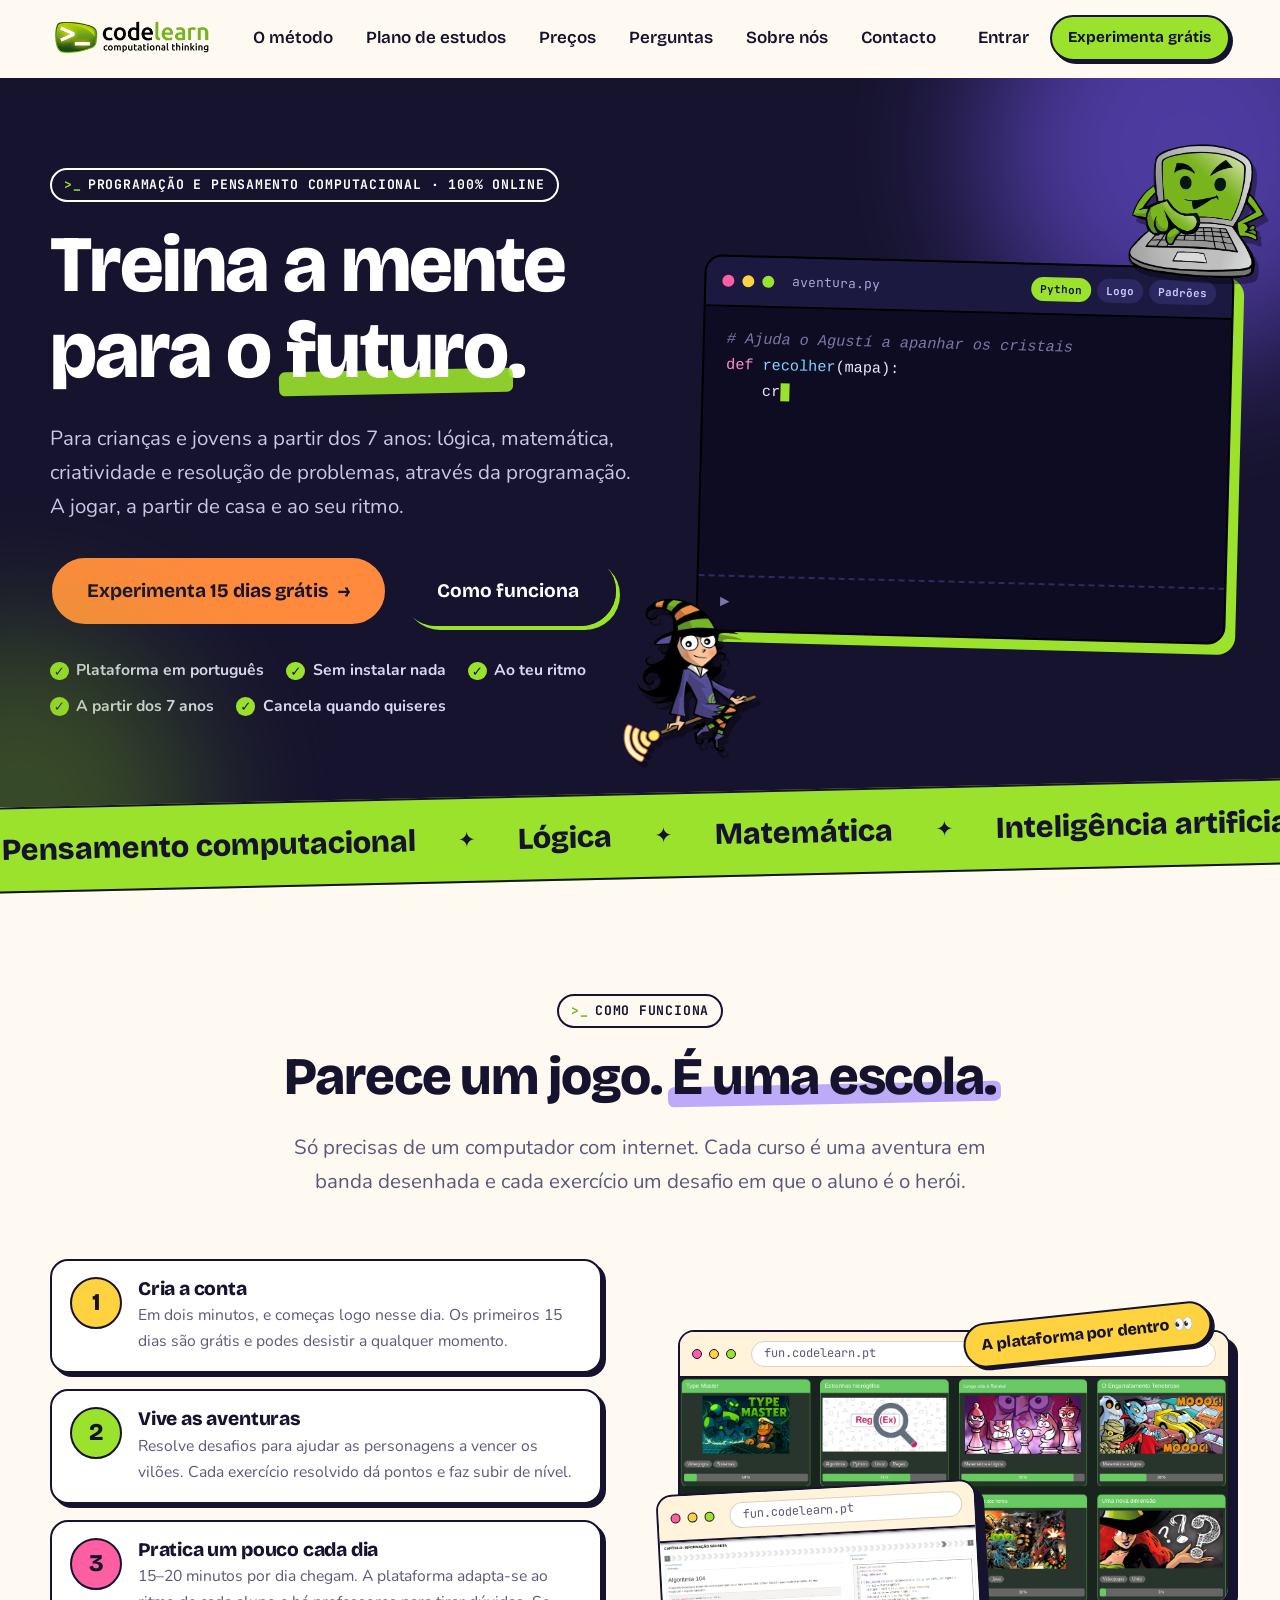
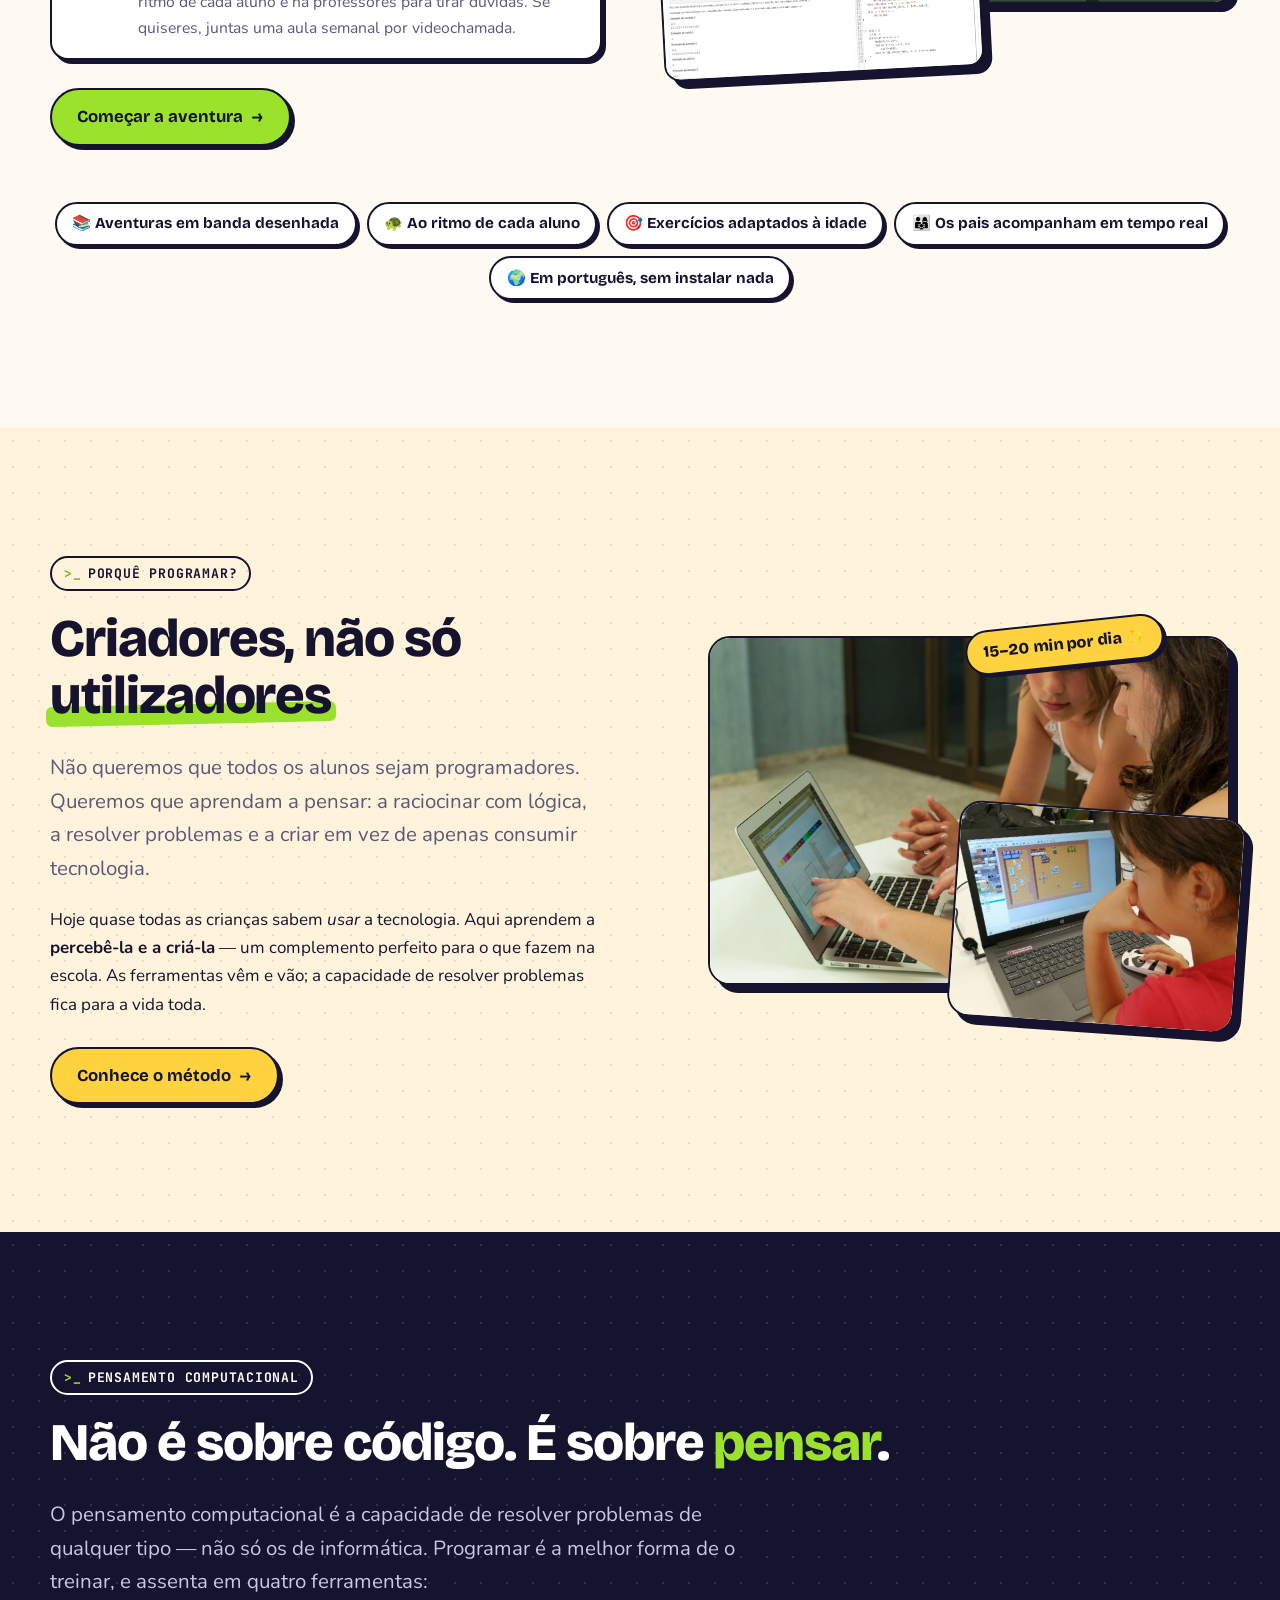
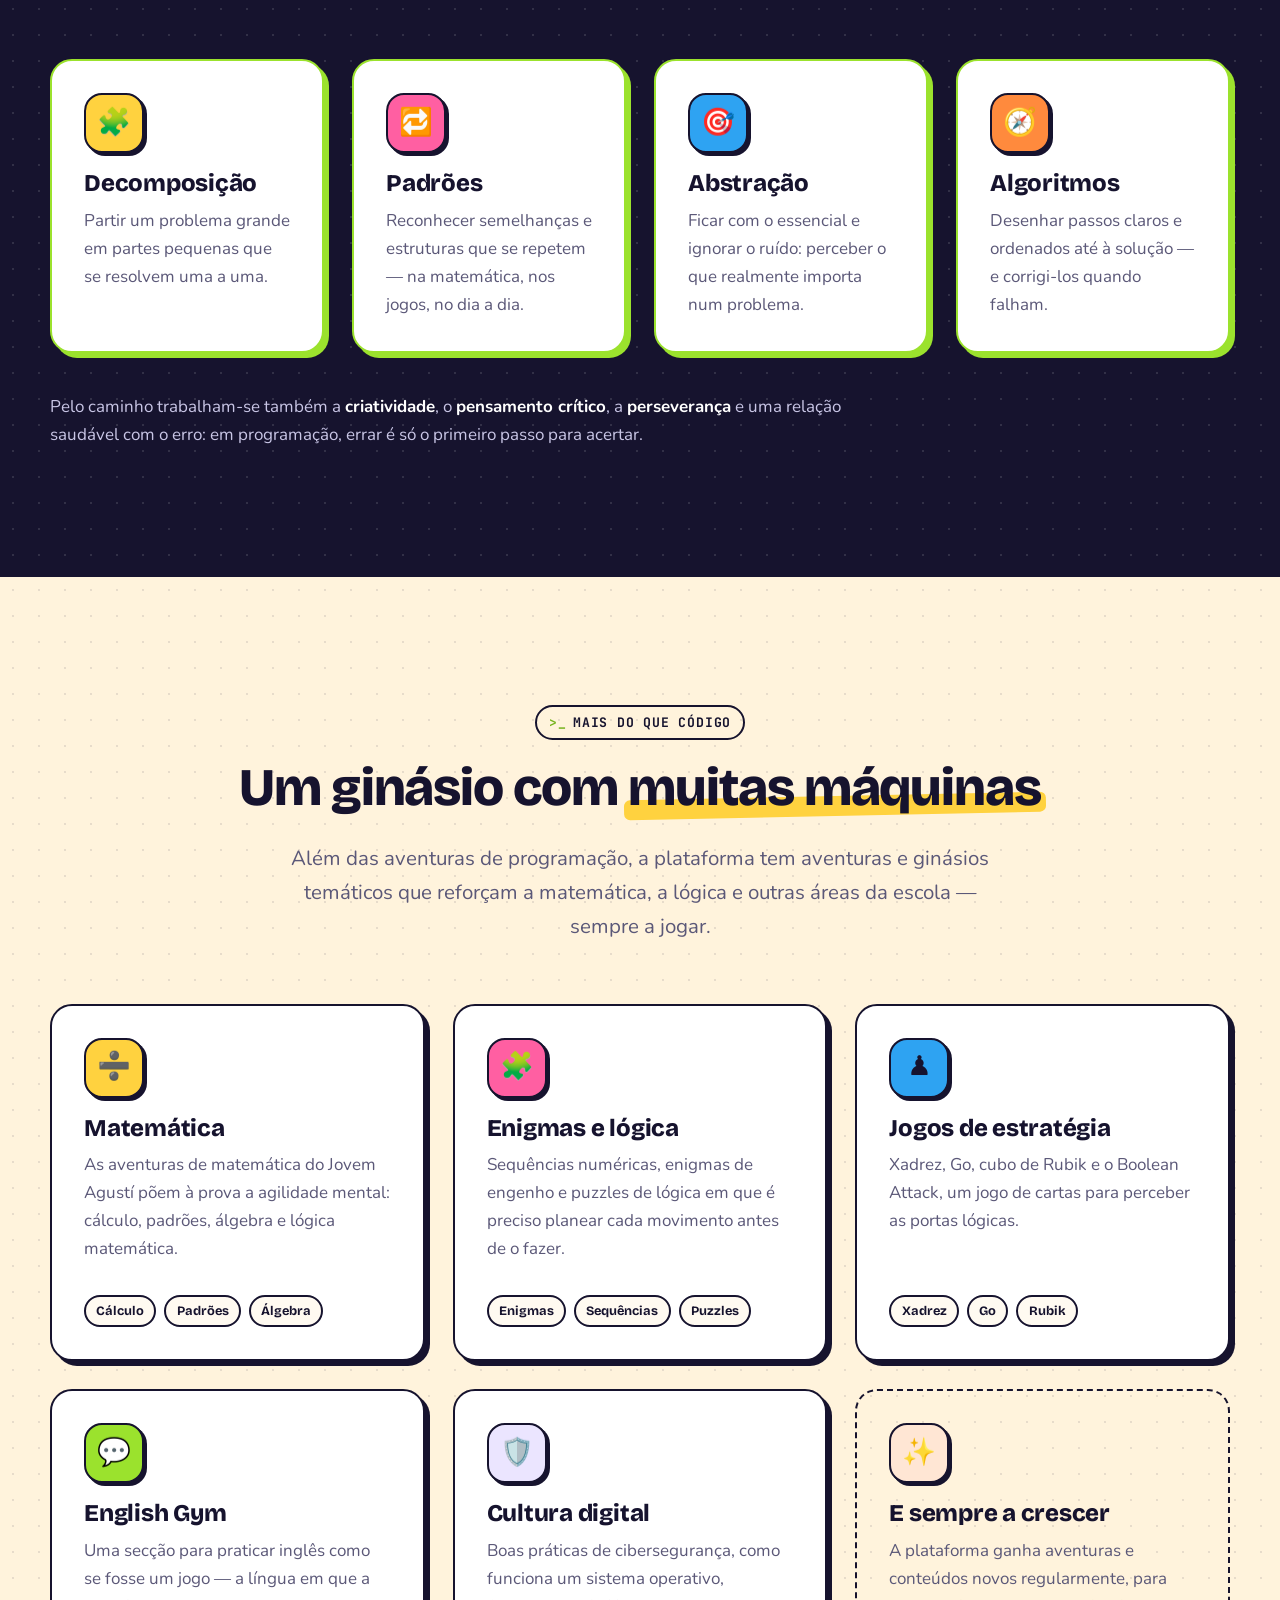
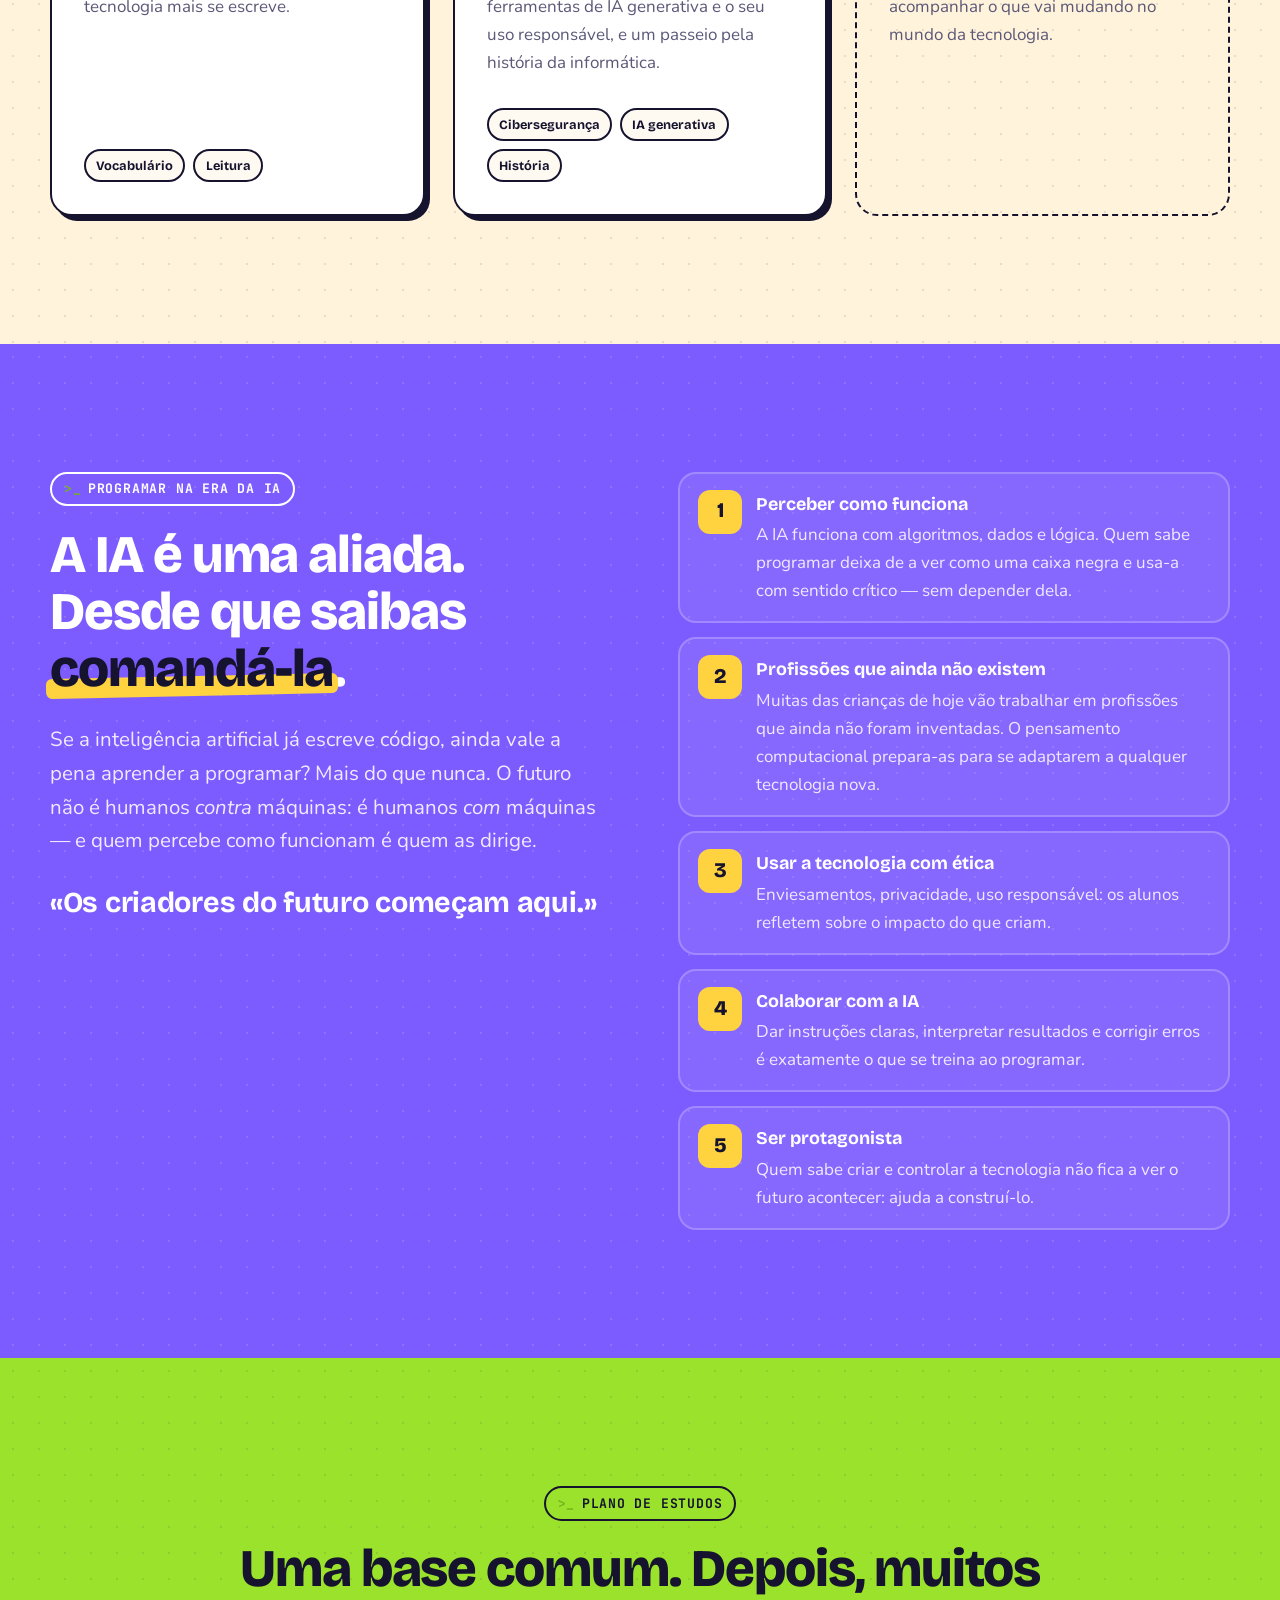
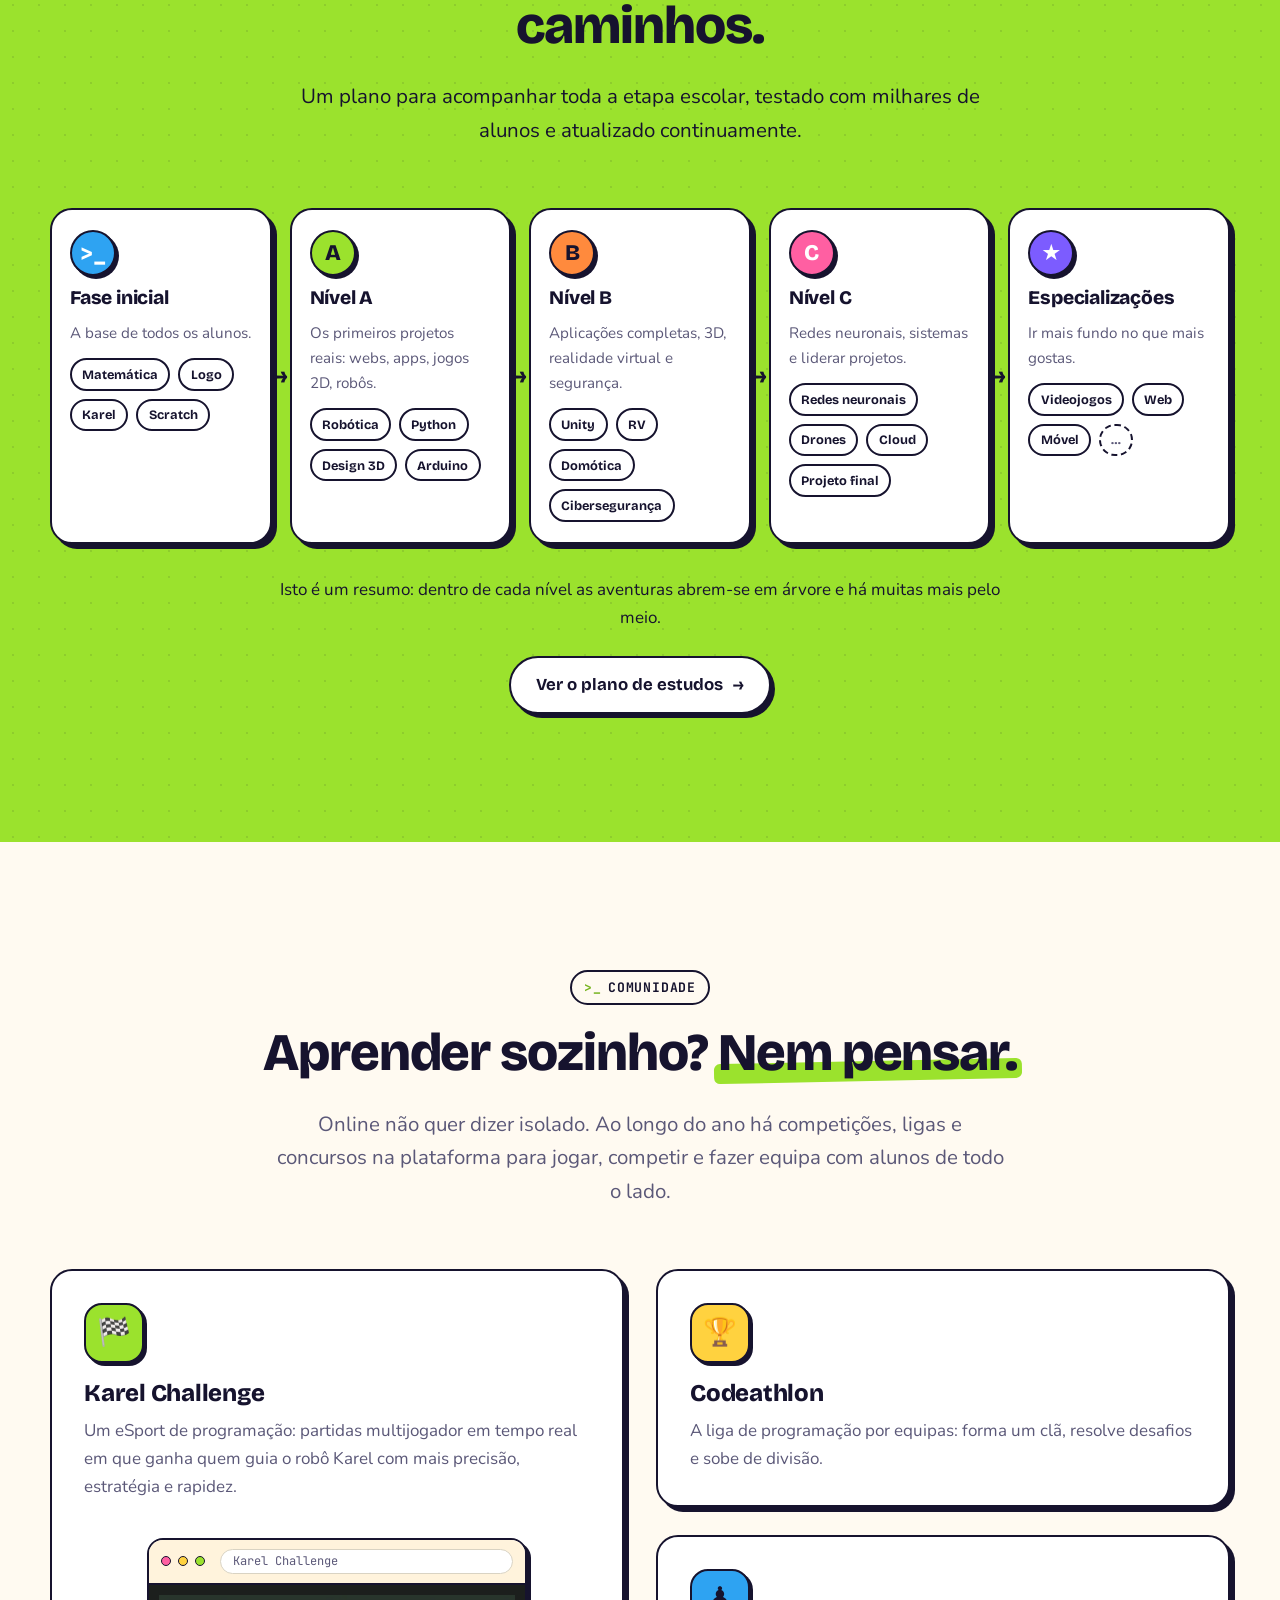
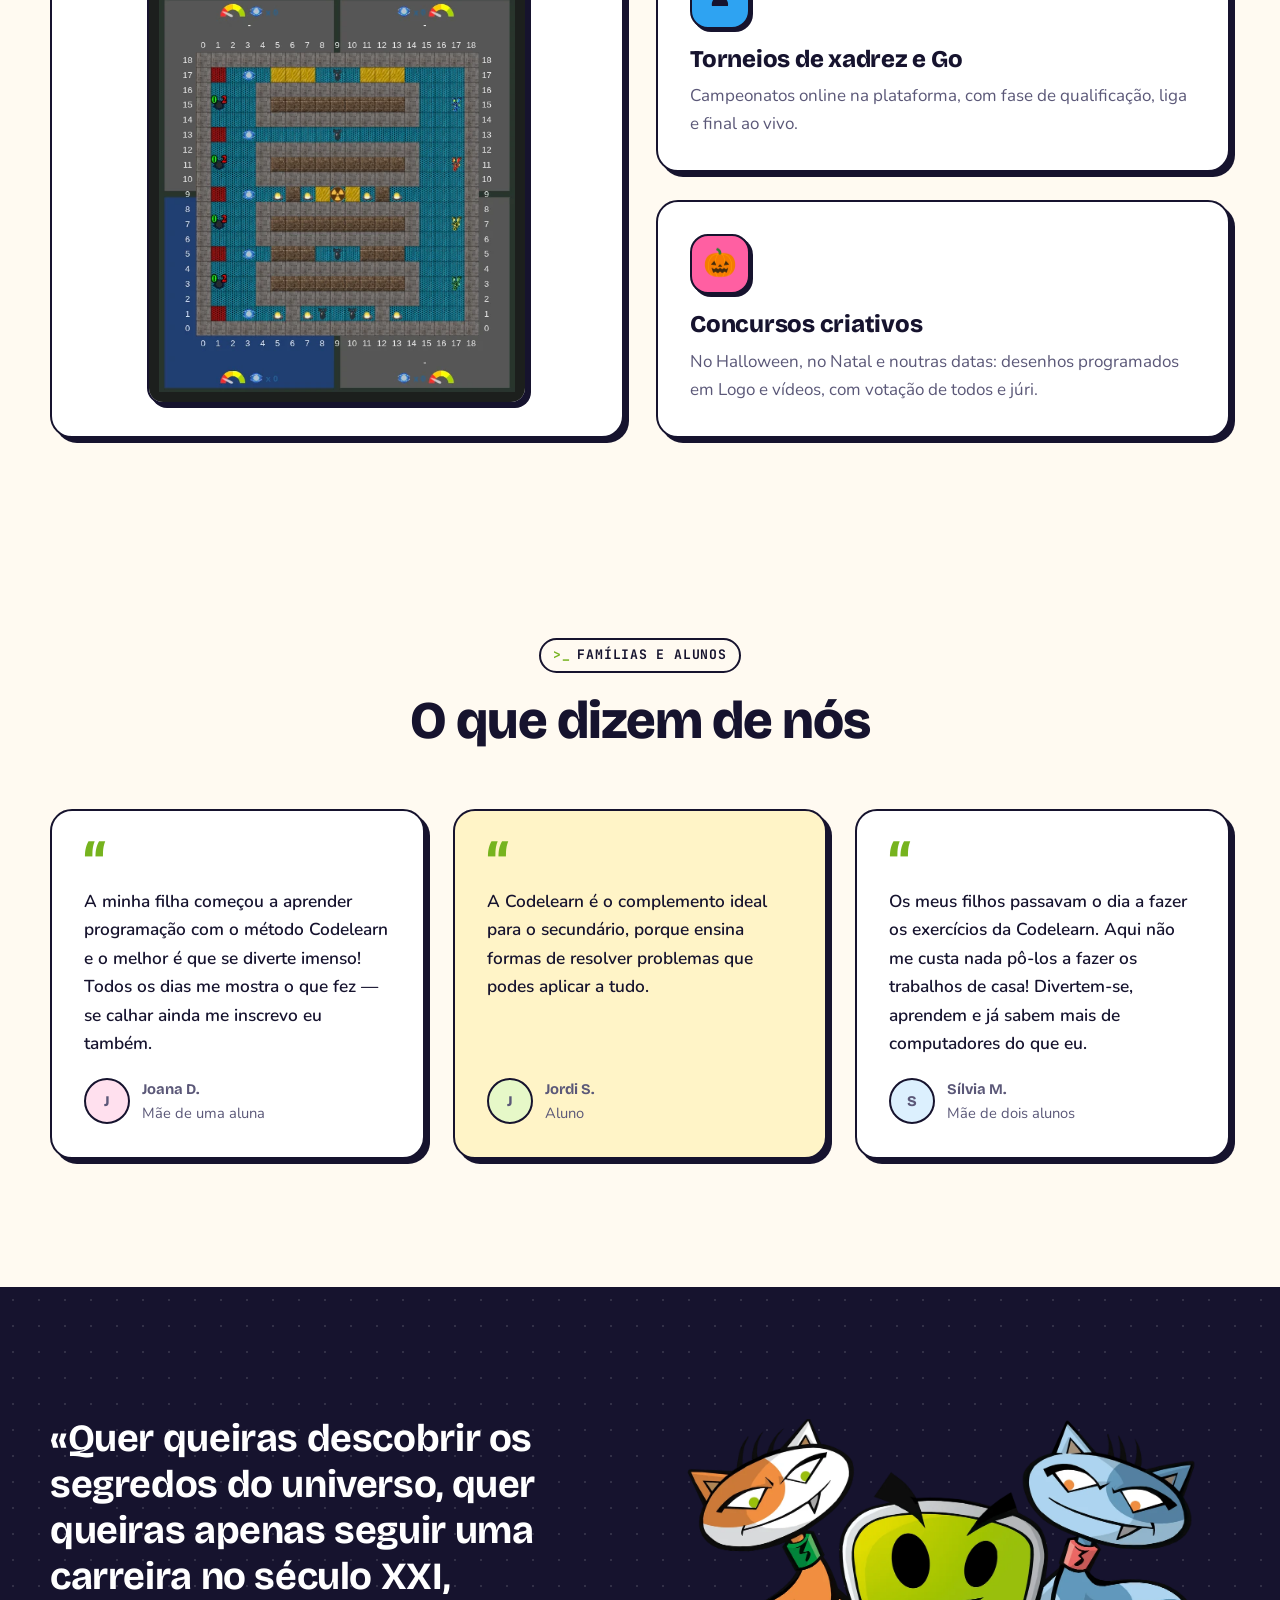
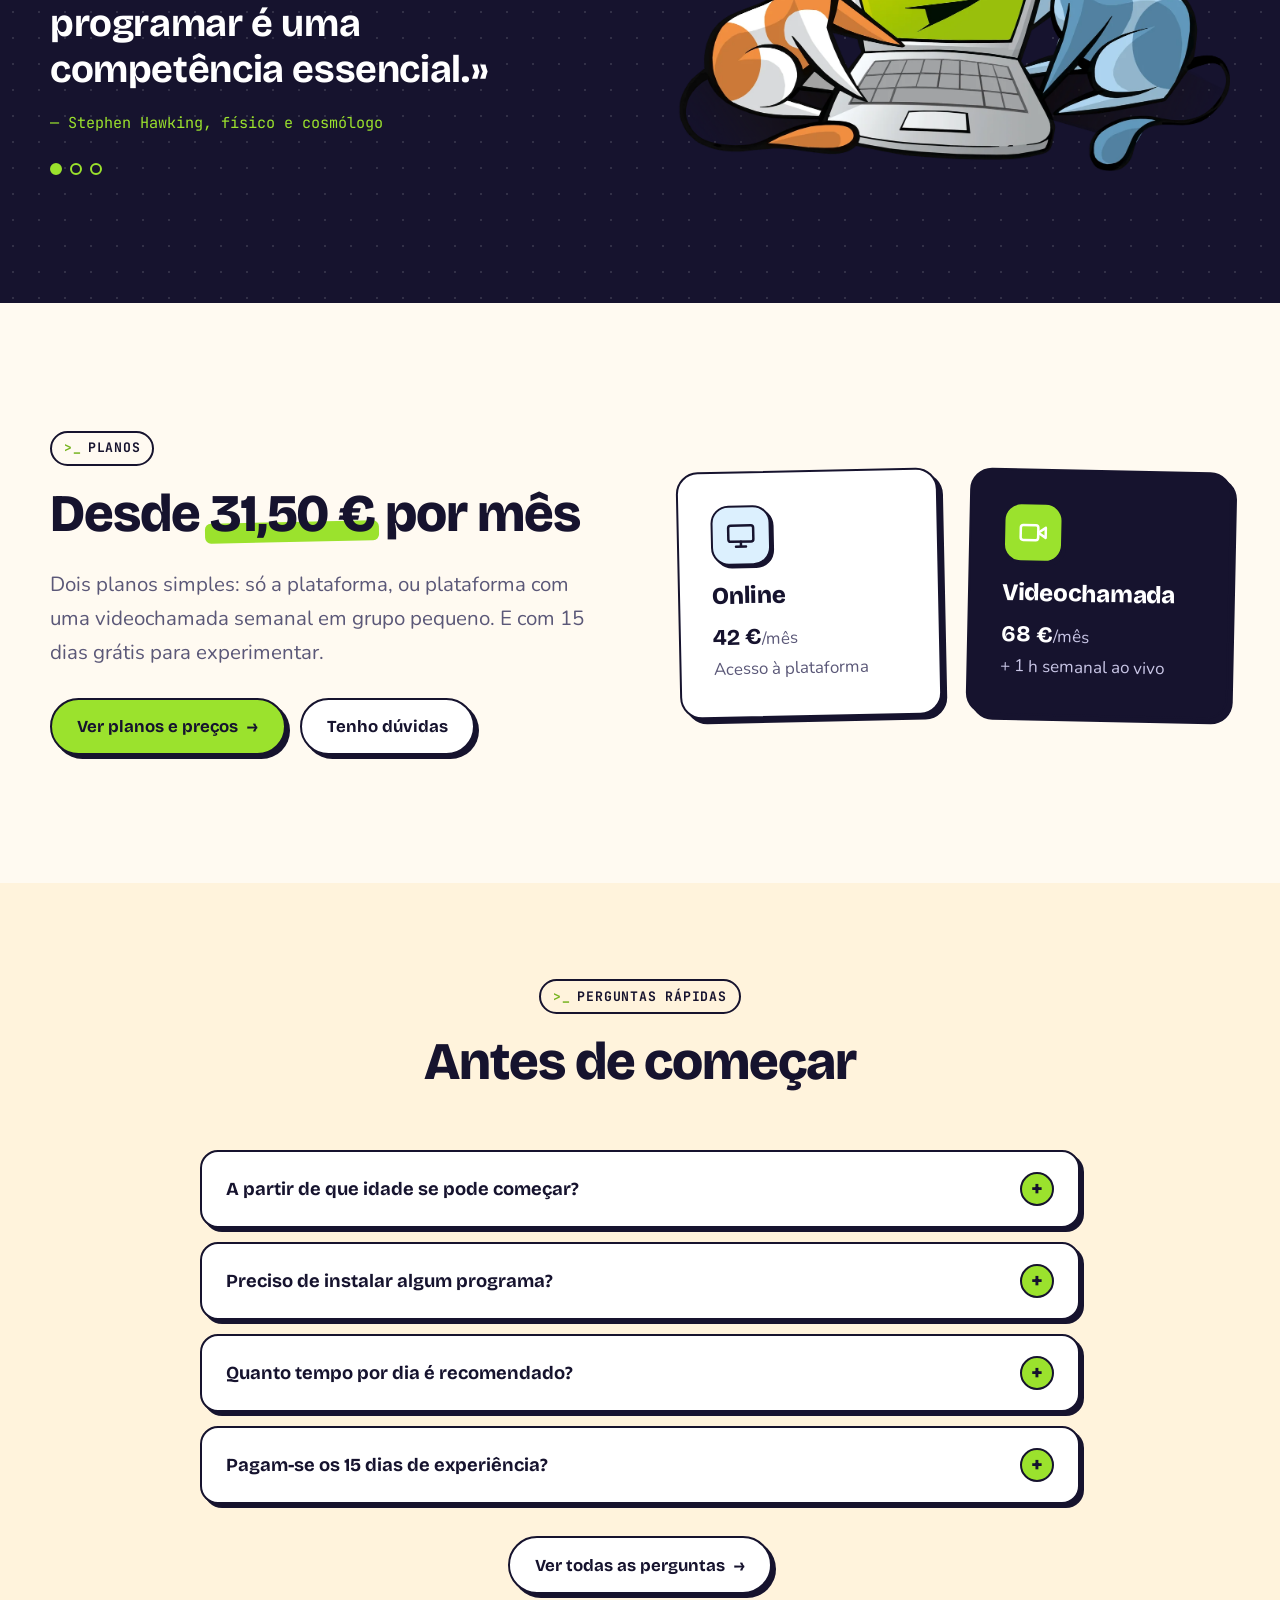
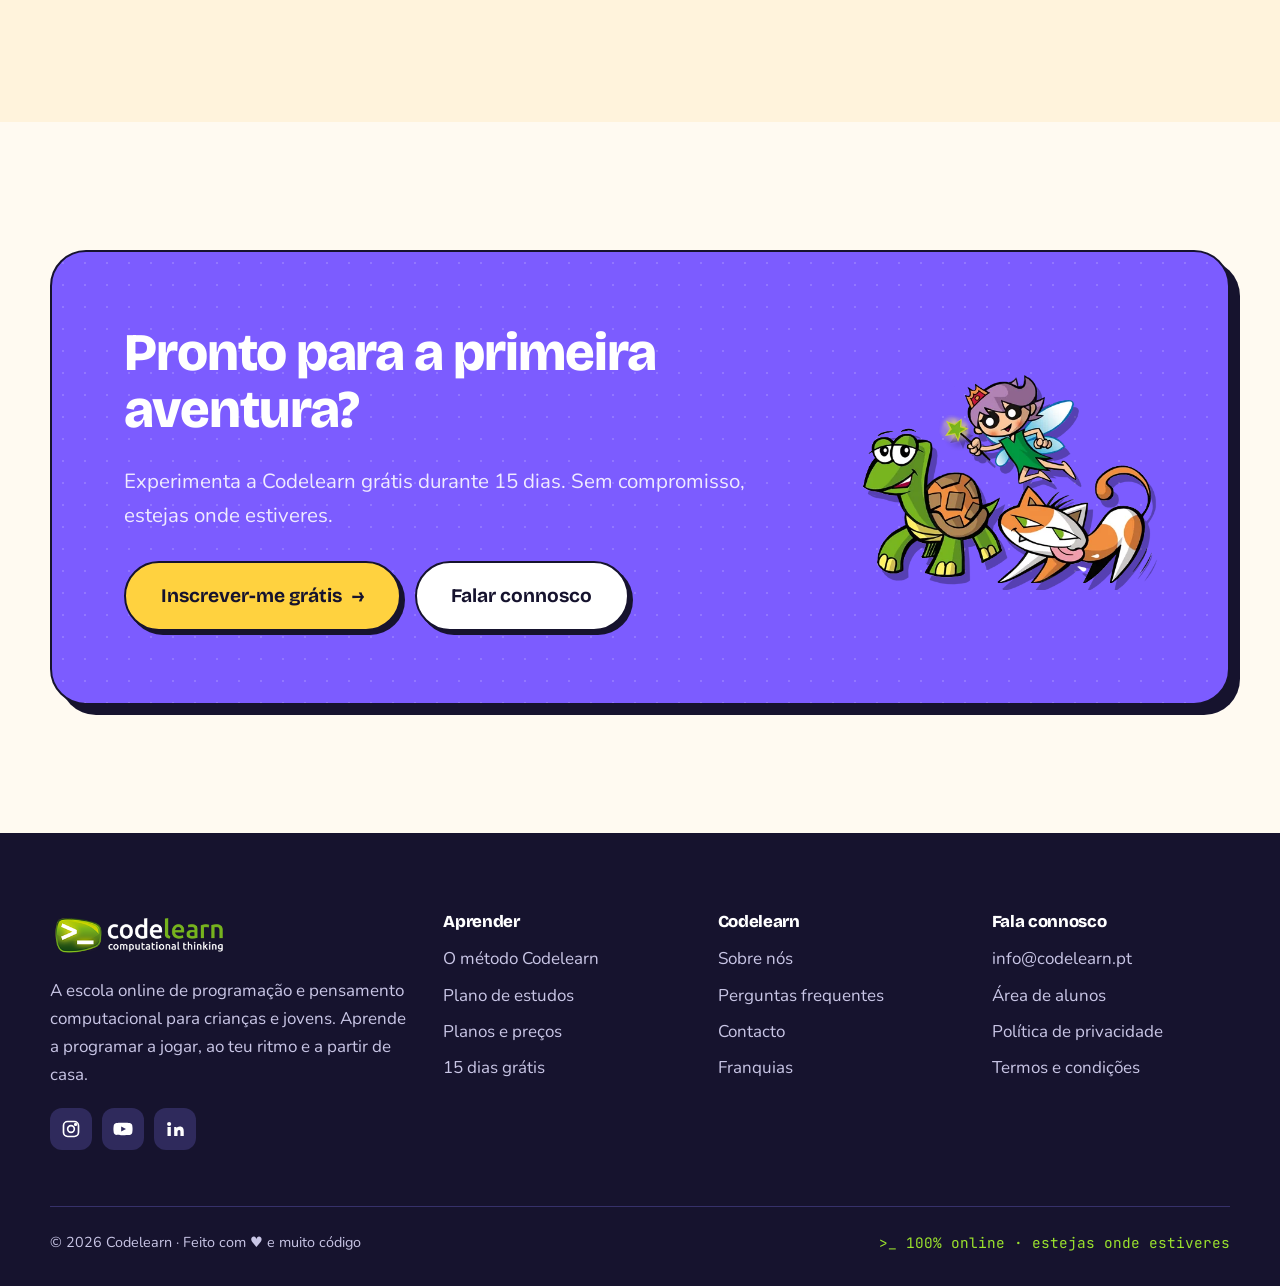
==== commit 8dc30205: "Change homepage free trial button to orange" ====
--- a/index.html
+++ b/index.html
@@ -10,7 +10,7 @@
 <link rel="preconnect" href="https://fonts.googleapis.com">
 <link rel="preconnect" href="https://fonts.gstatic.com" crossorigin>
 <link rel="stylesheet" href="https://fonts.googleapis.com/css2?family=Bricolage+Grotesque:opsz,wght@12..96,600;12..96,700;12..96,800&family=JetBrains+Mono:wght@500;700&family=Nunito:wght@400;600;700;800&display=swap">
-<link rel="stylesheet" href="assets/css/style.css">
+<link rel="stylesheet" href="assets/css/style.css?v=1792490732">
 <meta property="og:site_name" content="Codelearn">
 <meta property="og:locale" content="pt_PT">
 <meta property="og:locale:alternate" content="pt_BR">
@@ -58,7 +58,7 @@
         <h1>Treina a mente para o <span class="hl">futuro</span>.</h1>
         <p class="lead">Para crianças e jovens a partir dos 7 anos: lógica, matemática, criatividade e resolução de problemas, através da programação. A jogar, a partir de casa e ao seu ritmo.</p>
         <div class="btn-row">
-          <a class="btn btn-lime btn-lg" href="https://fun.codelearn.pt/enroll">Experimenta 15 dias grátis <span class="arrow">→</span></a>
+          <a class="btn btn-orange btn-lg" href="https://fun.codelearn.pt/enroll">Experimenta 15 dias grátis <span class="arrow">→</span></a>
           <a class="btn btn-outline-light btn-lg" href="metodo.html">Como funciona</a>
         </div>
         <ul class="hero-badges">
--- a/assets/css/style.css
+++ b/assets/css/style.css
@@ -143,6 +143,7 @@
 .btn:hover { transform: translate(-2px, -2px); box-shadow: 6px 6px 0 var(--ink); }
 .btn:active { transform: translate(3px, 3px); box-shadow: 1px 1px 0 var(--ink); }
 .btn-lime { --bg: var(--lime); }
+.btn-orange { --bg: var(--orange); }
 .btn-sun { --bg: var(--sun); }
 .btn-violet { --bg: var(--violet); color: var(--white); }
 .btn-lg { font-size: 1.2rem; padding: .9em 1.8em; }
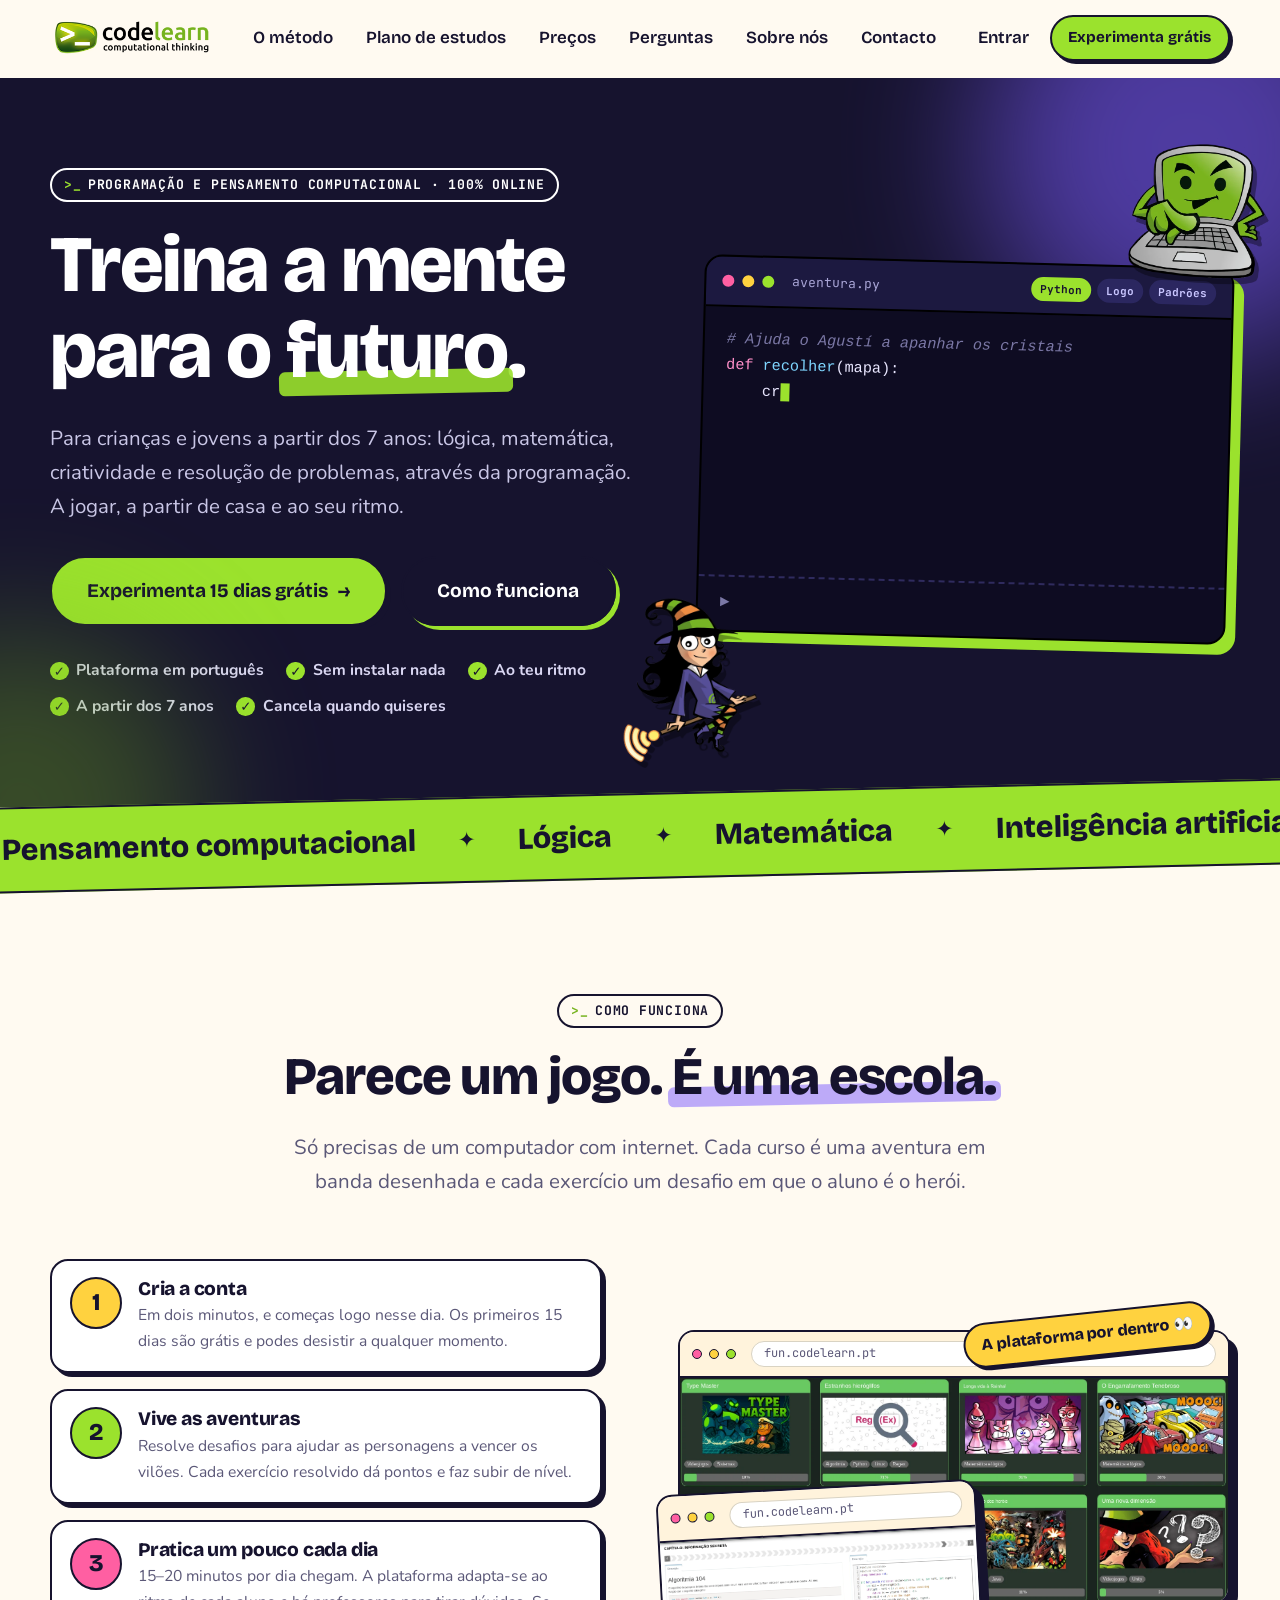
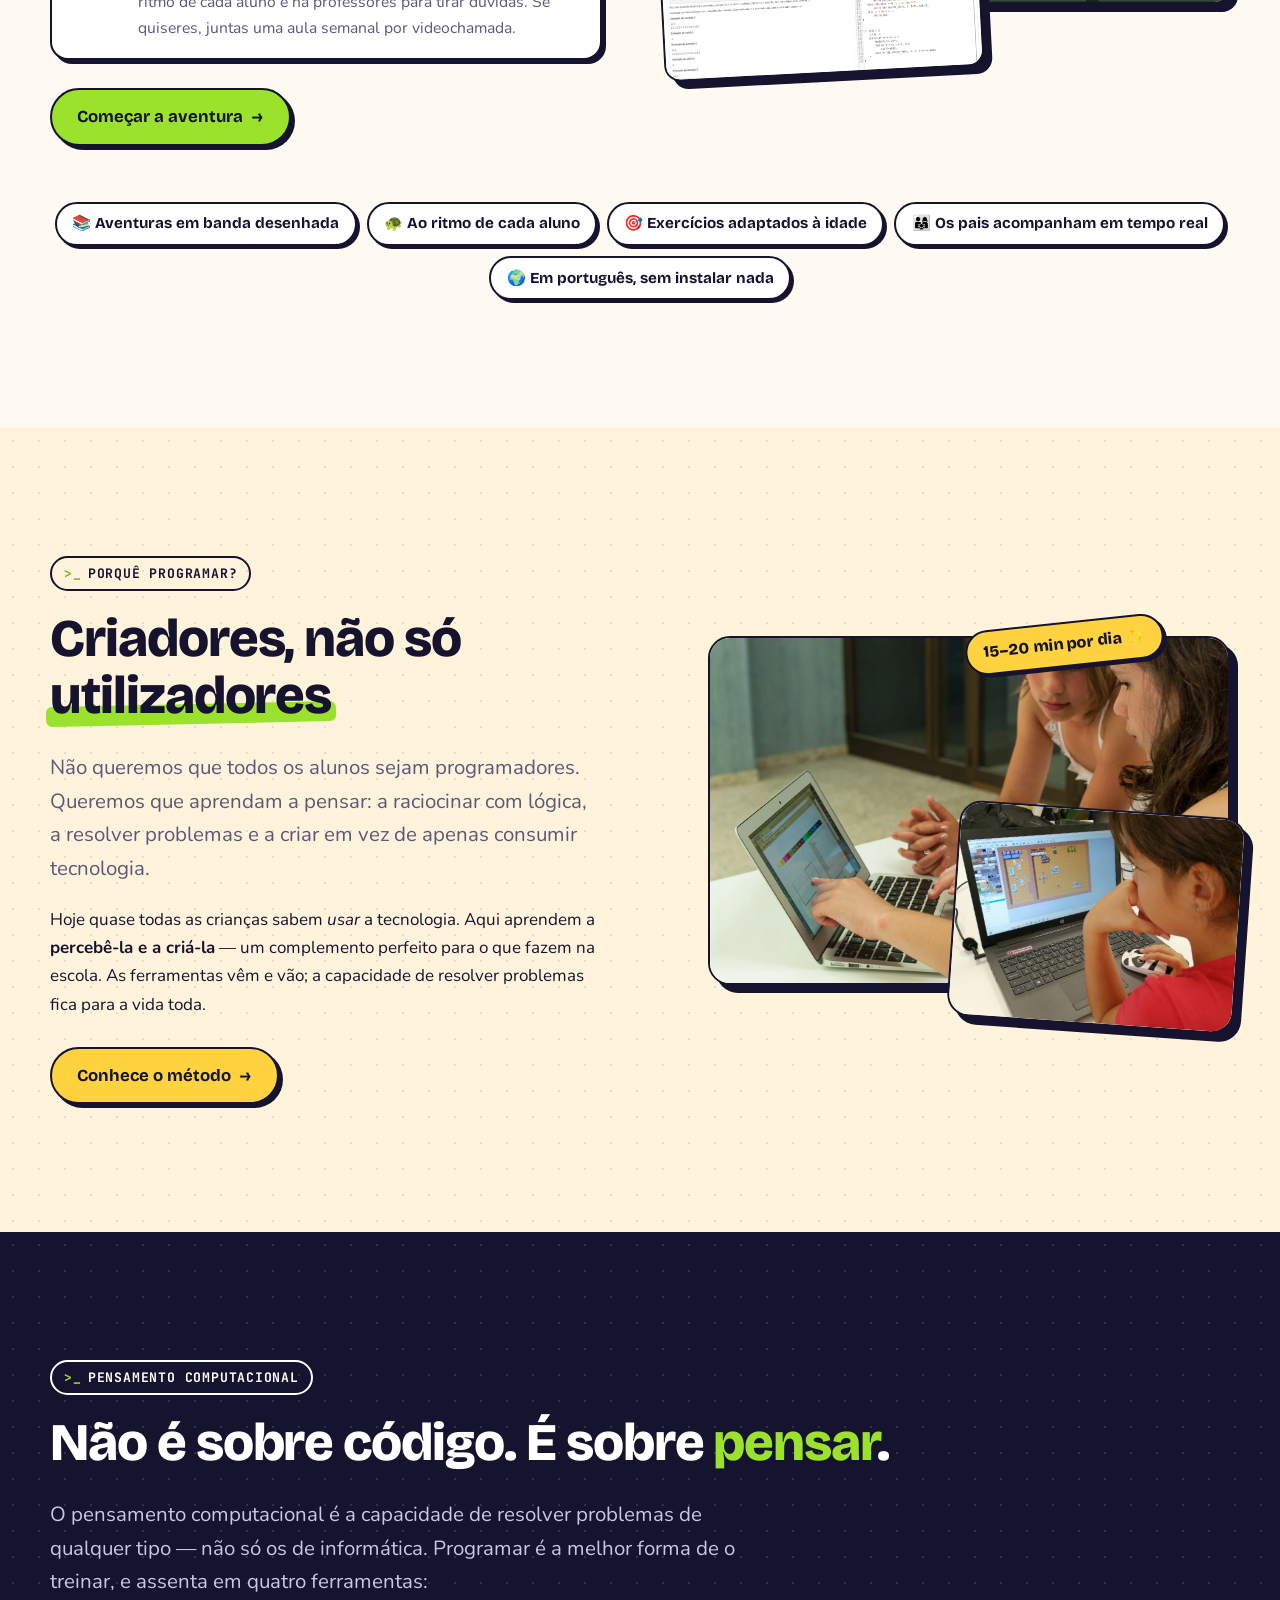
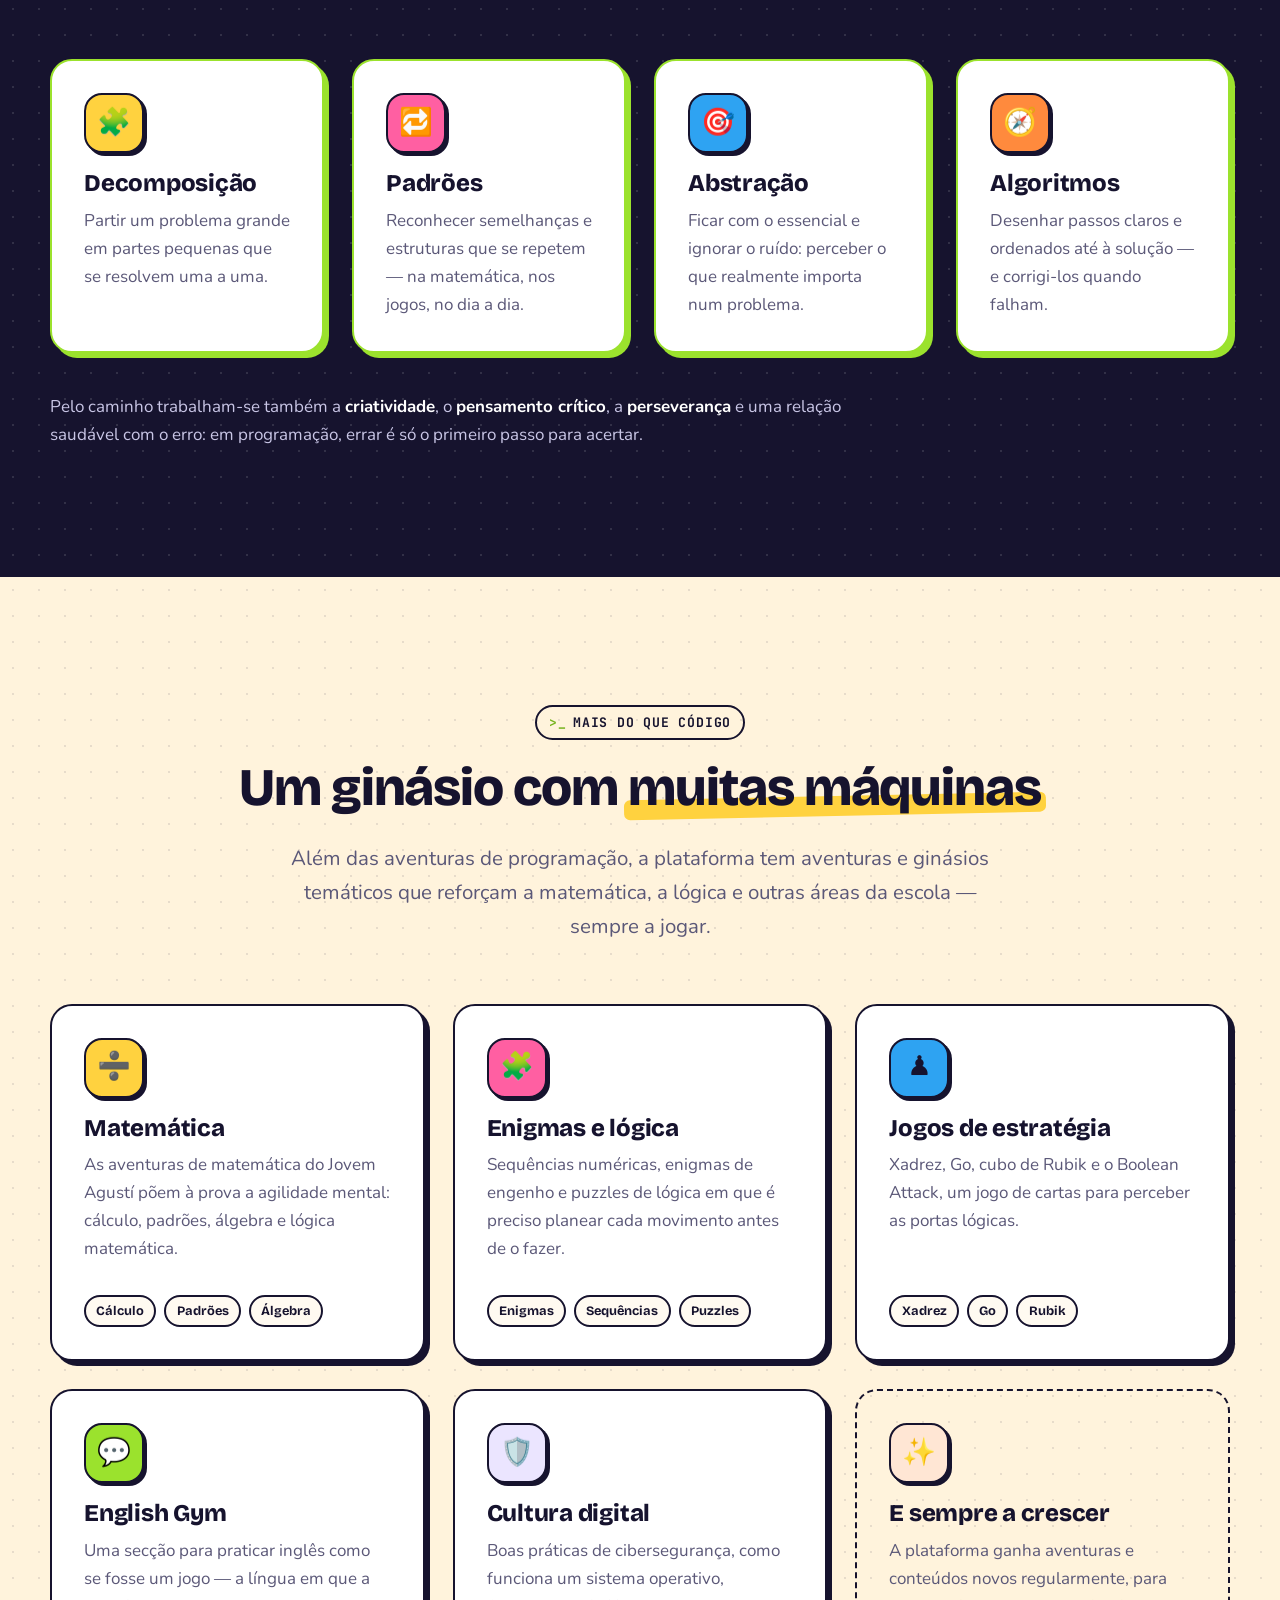
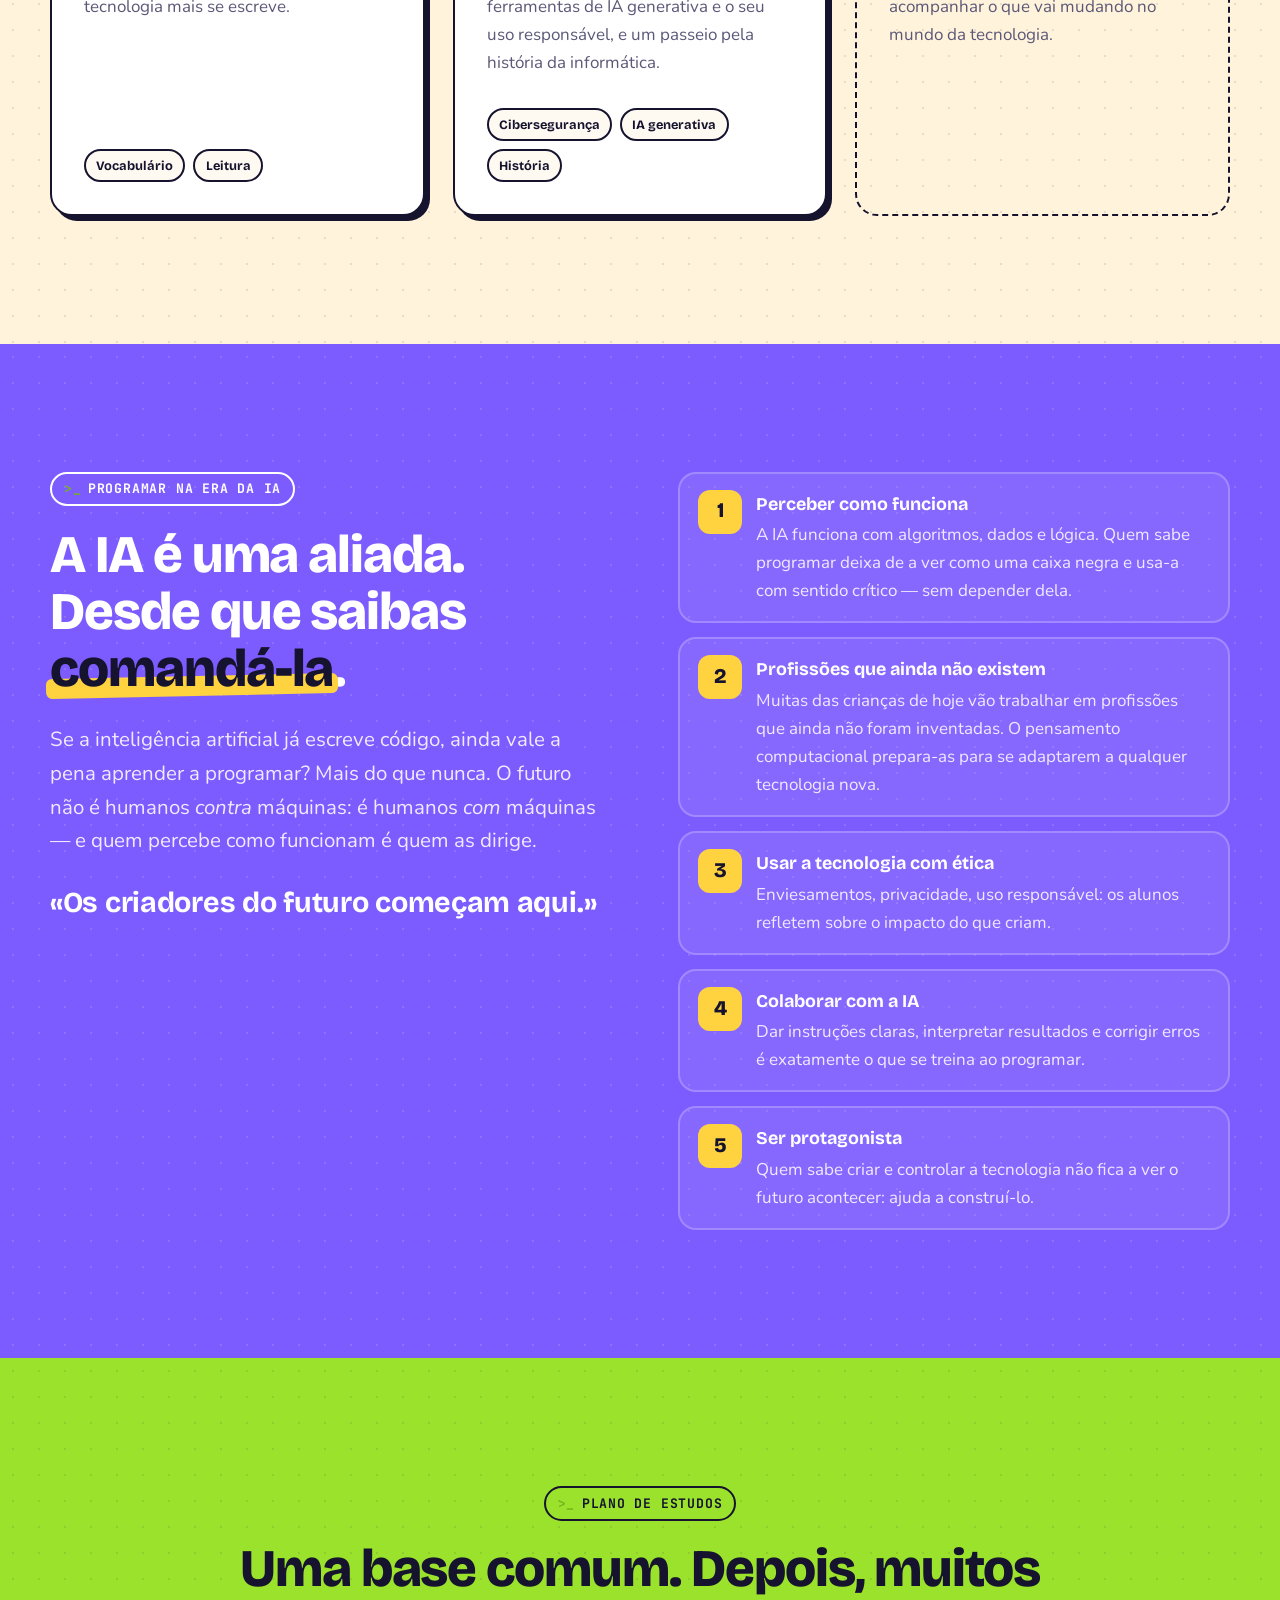
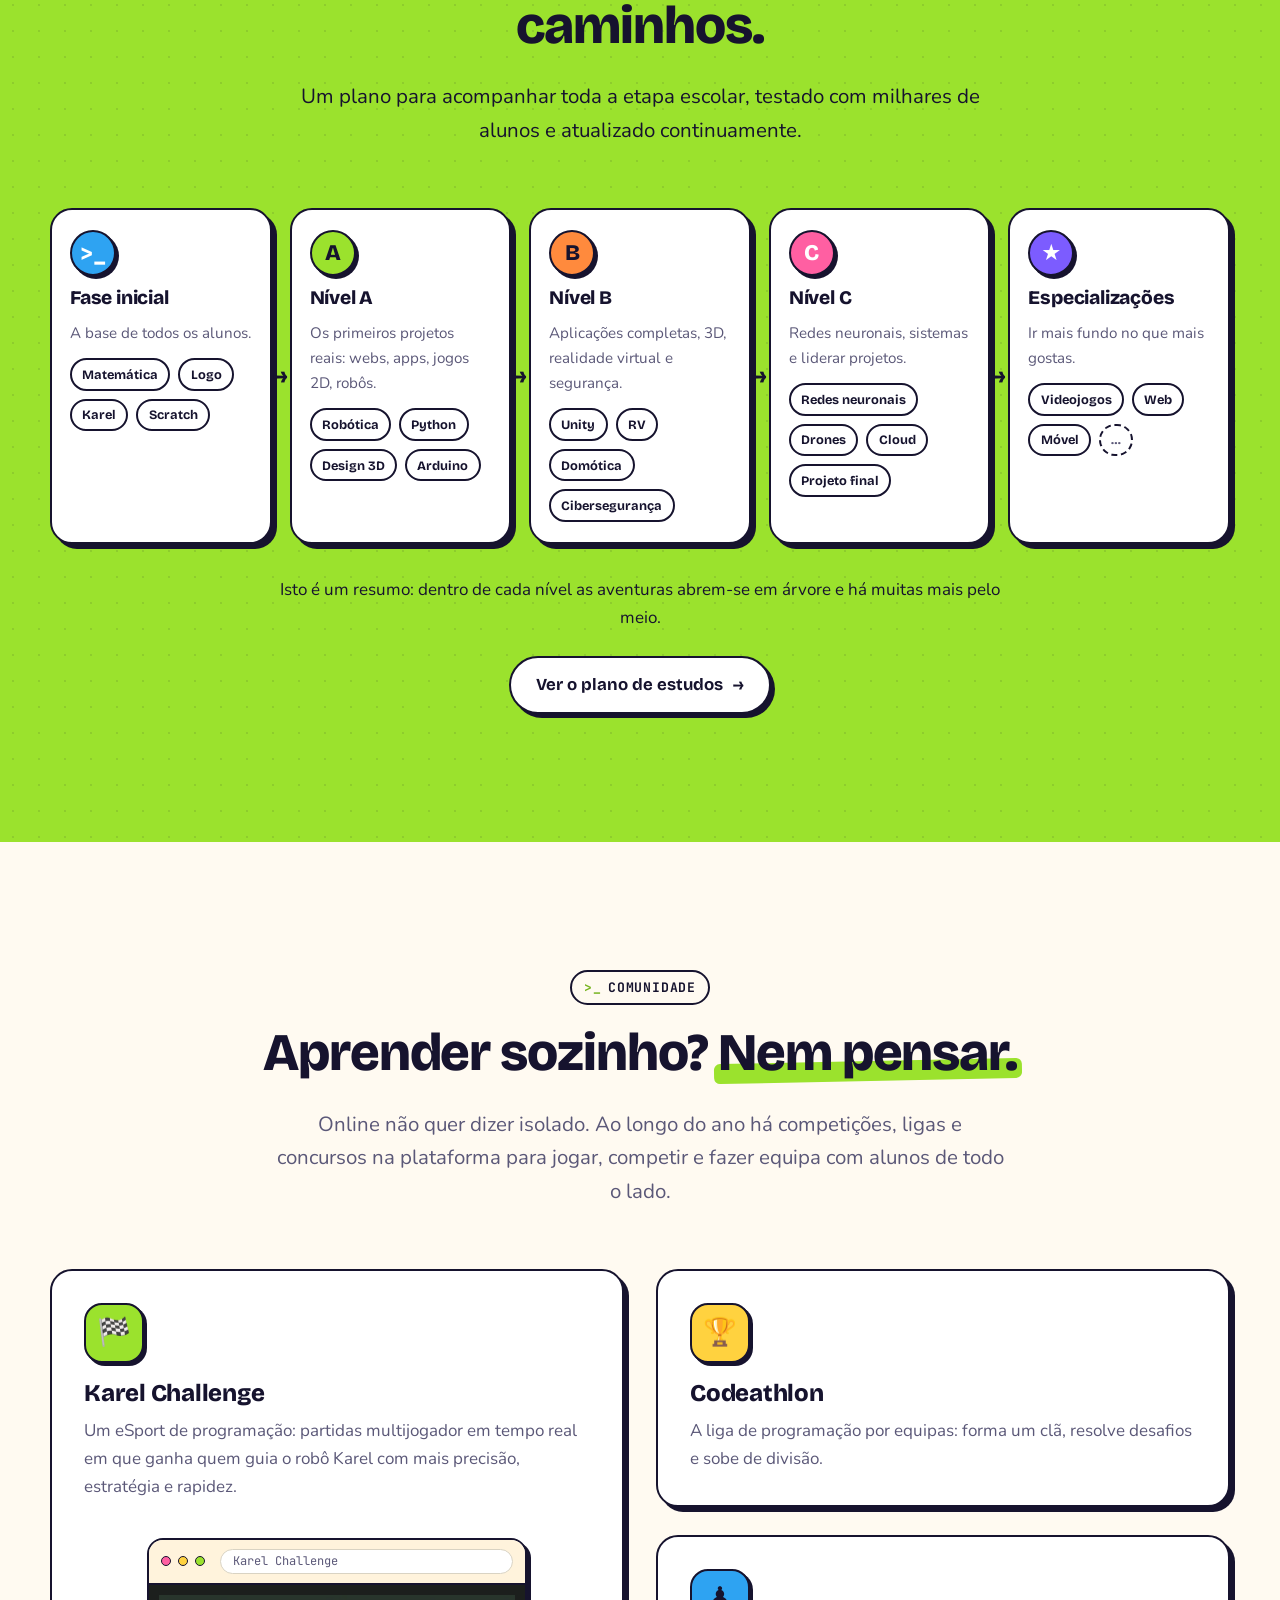
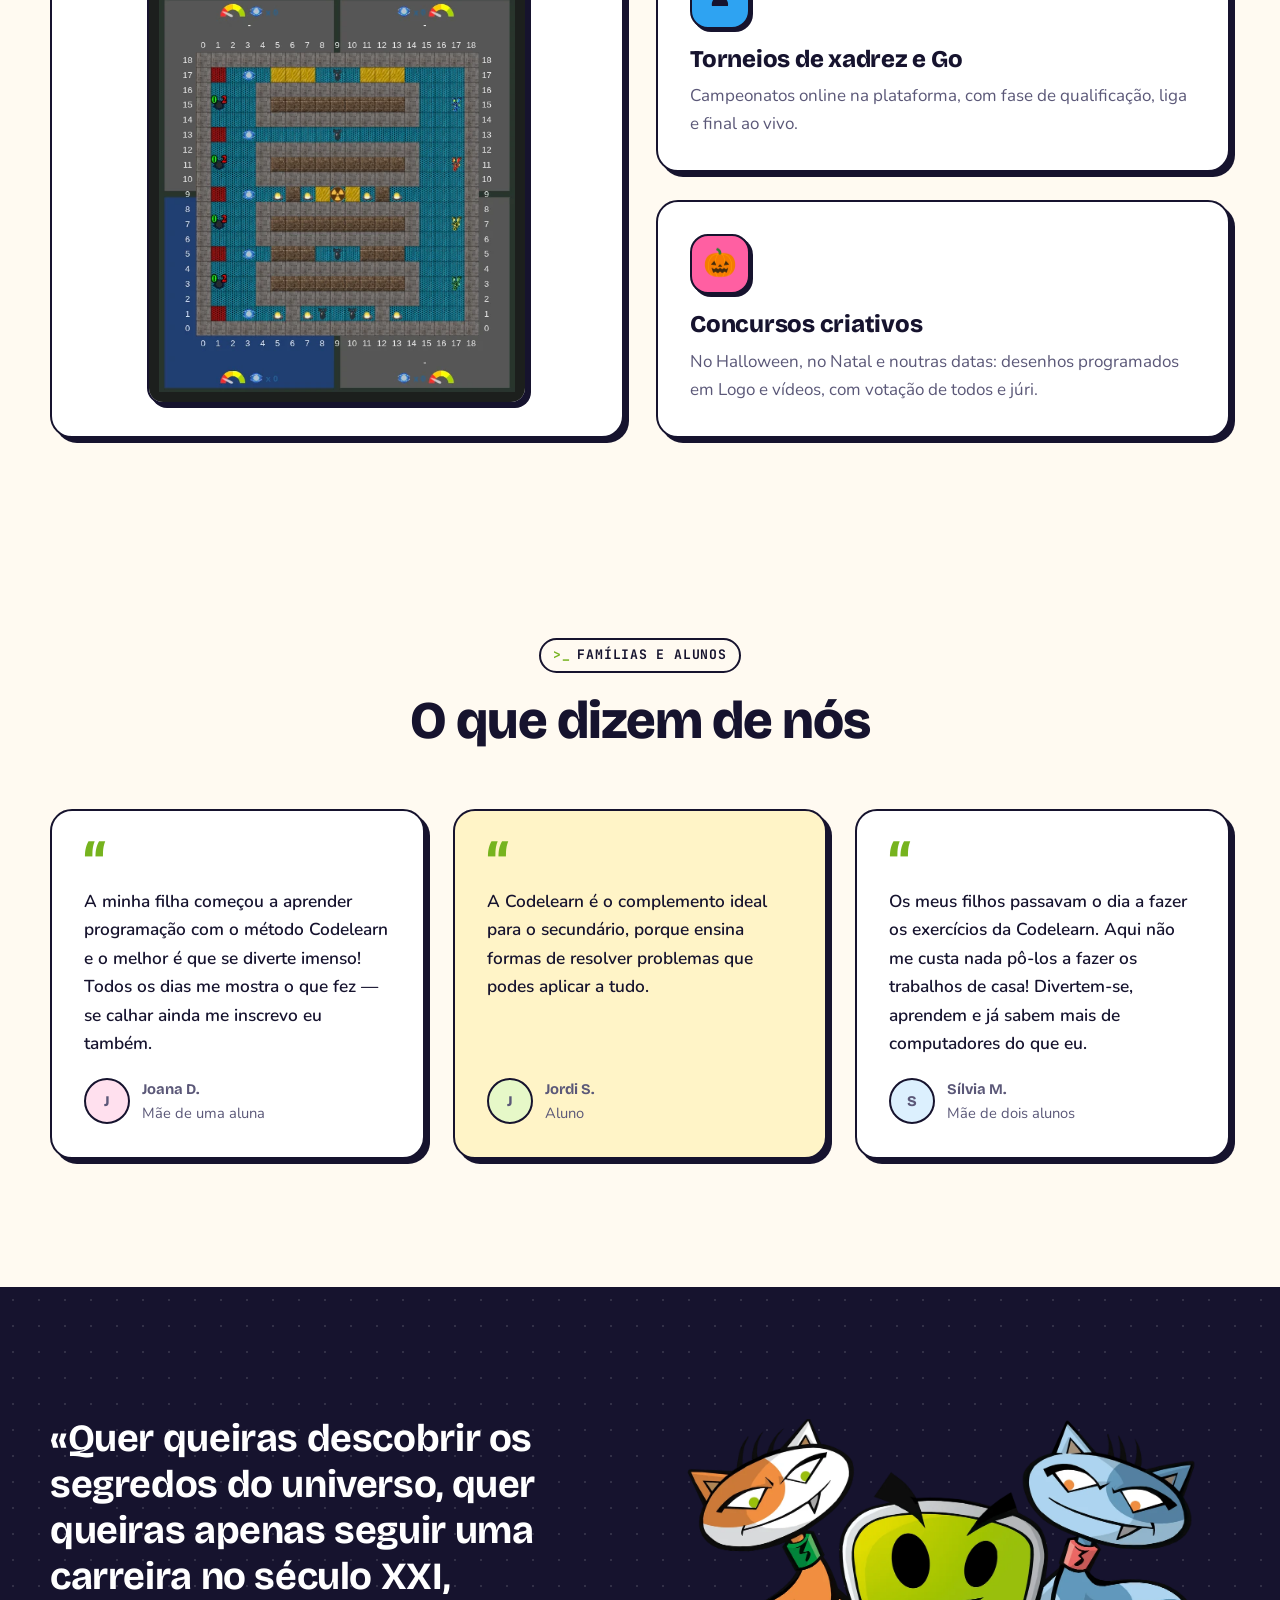
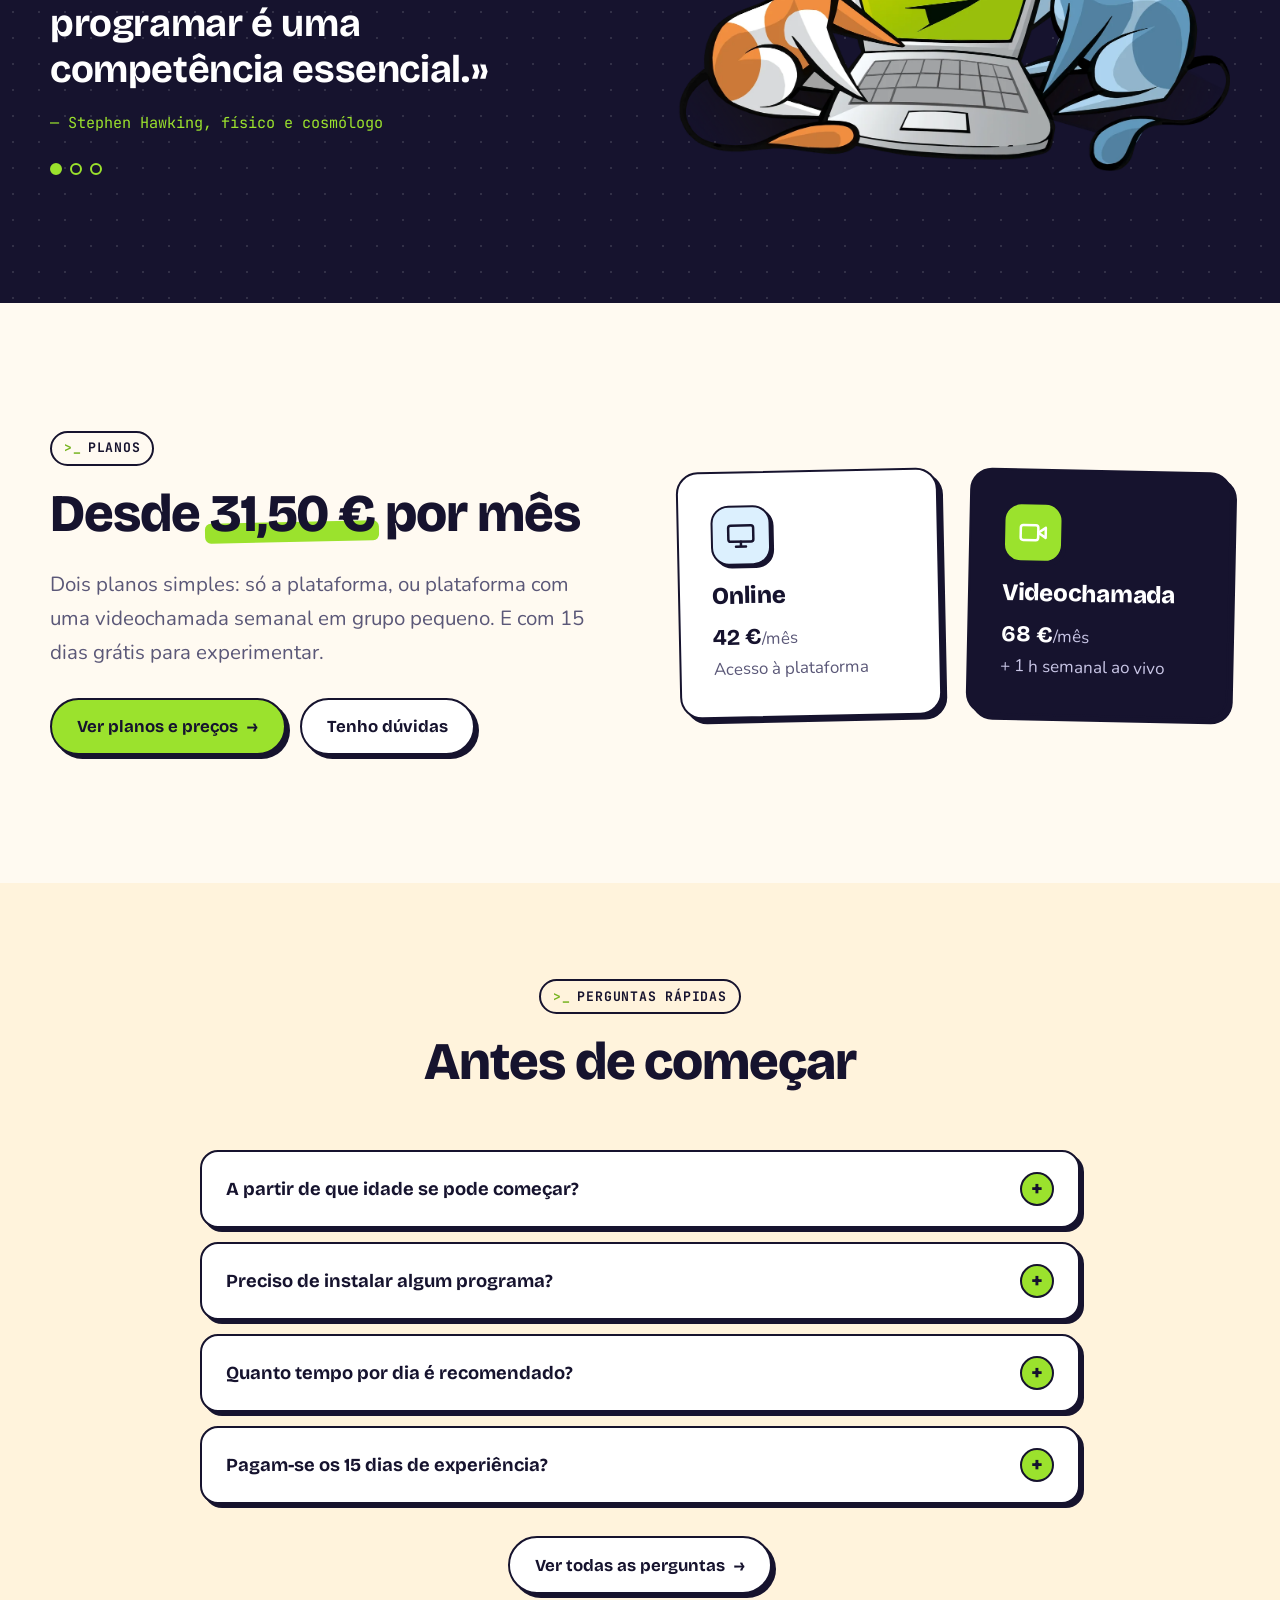
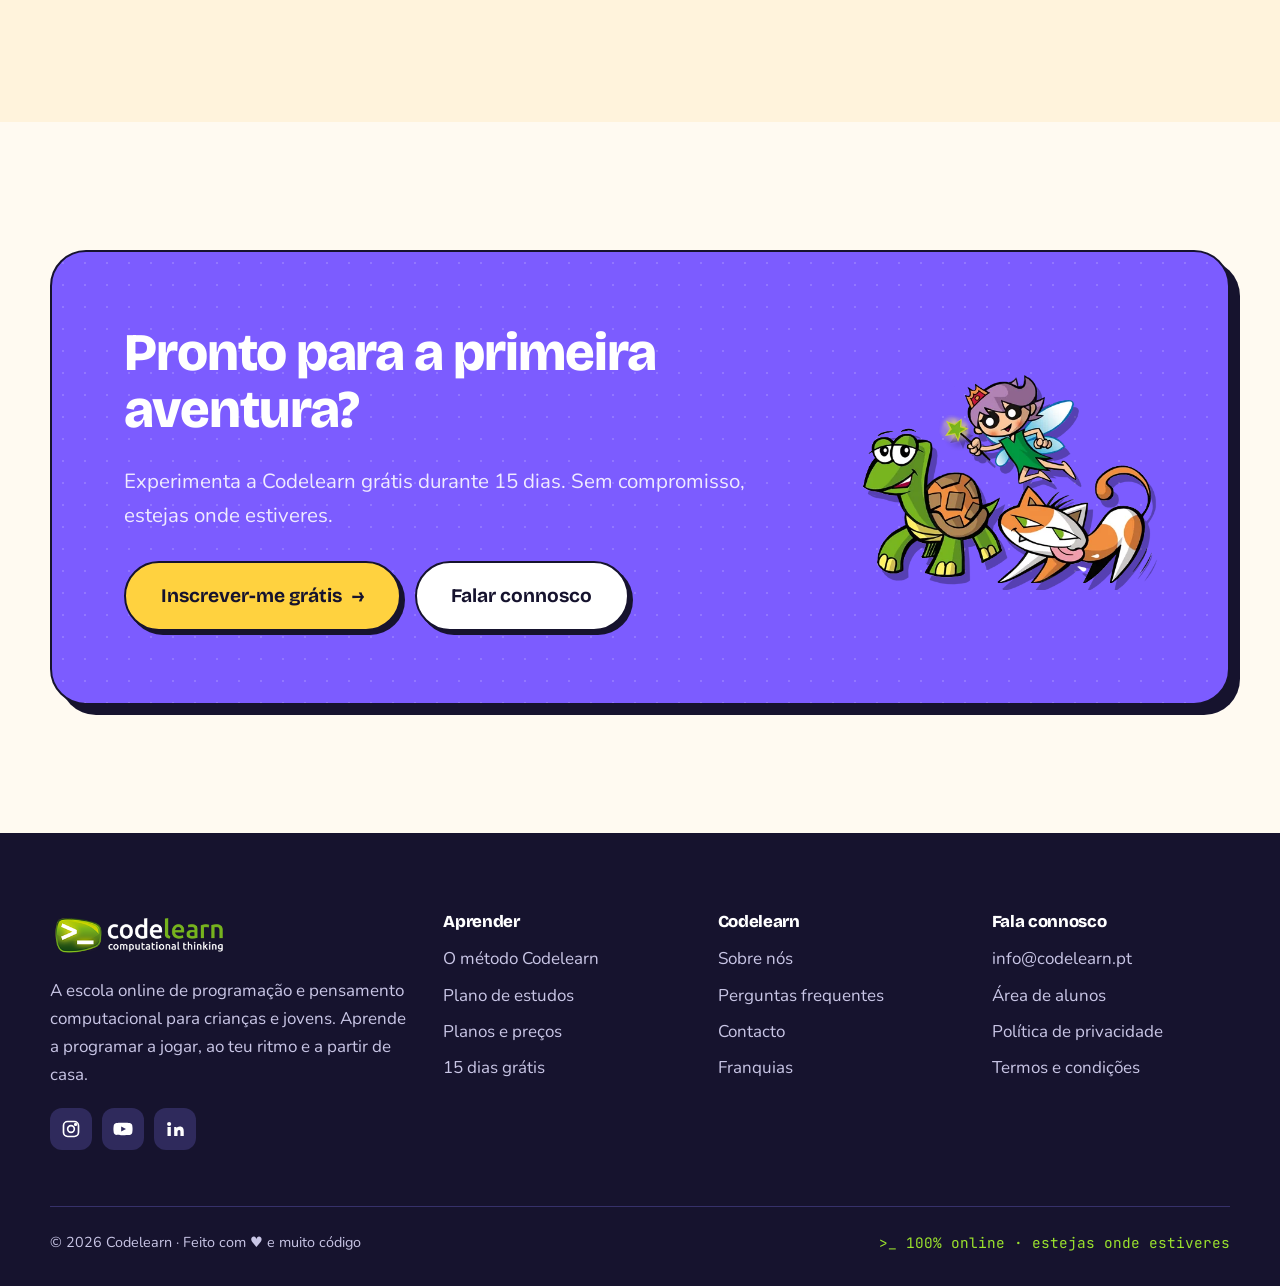
==== commit fab3b8b0: "Revert "Change homepage free trial button to orange" This reverts commit 8dc3020559f48b658ee3ed70d76" ====
--- a/index.html
+++ b/index.html
@@ -10,7 +10,7 @@
 <link rel="preconnect" href="https://fonts.googleapis.com">
 <link rel="preconnect" href="https://fonts.gstatic.com" crossorigin>
 <link rel="stylesheet" href="https://fonts.googleapis.com/css2?family=Bricolage+Grotesque:opsz,wght@12..96,600;12..96,700;12..96,800&family=JetBrains+Mono:wght@500;700&family=Nunito:wght@400;600;700;800&display=swap">
-<link rel="stylesheet" href="assets/css/style.css?v=1792490732">
+<link rel="stylesheet" href="assets/css/style.css">
 <meta property="og:site_name" content="Codelearn">
 <meta property="og:locale" content="pt_PT">
 <meta property="og:locale:alternate" content="pt_BR">
@@ -58,7 +58,7 @@
         <h1>Treina a mente para o <span class="hl">futuro</span>.</h1>
         <p class="lead">Para crianças e jovens a partir dos 7 anos: lógica, matemática, criatividade e resolução de problemas, através da programação. A jogar, a partir de casa e ao seu ritmo.</p>
         <div class="btn-row">
-          <a class="btn btn-orange btn-lg" href="https://fun.codelearn.pt/enroll">Experimenta 15 dias grátis <span class="arrow">→</span></a>
+          <a class="btn btn-lime btn-lg" href="https://fun.codelearn.pt/enroll">Experimenta 15 dias grátis <span class="arrow">→</span></a>
           <a class="btn btn-outline-light btn-lg" href="metodo.html">Como funciona</a>
         </div>
         <ul class="hero-badges">
--- a/assets/css/style.css
+++ b/assets/css/style.css
@@ -143,7 +143,6 @@
 .btn:hover { transform: translate(-2px, -2px); box-shadow: 6px 6px 0 var(--ink); }
 .btn:active { transform: translate(3px, 3px); box-shadow: 1px 1px 0 var(--ink); }
 .btn-lime { --bg: var(--lime); }
-.btn-orange { --bg: var(--orange); }
 .btn-sun { --bg: var(--sun); }
 .btn-violet { --bg: var(--violet); color: var(--white); }
 .btn-lg { font-size: 1.2rem; padding: .9em 1.8em; }
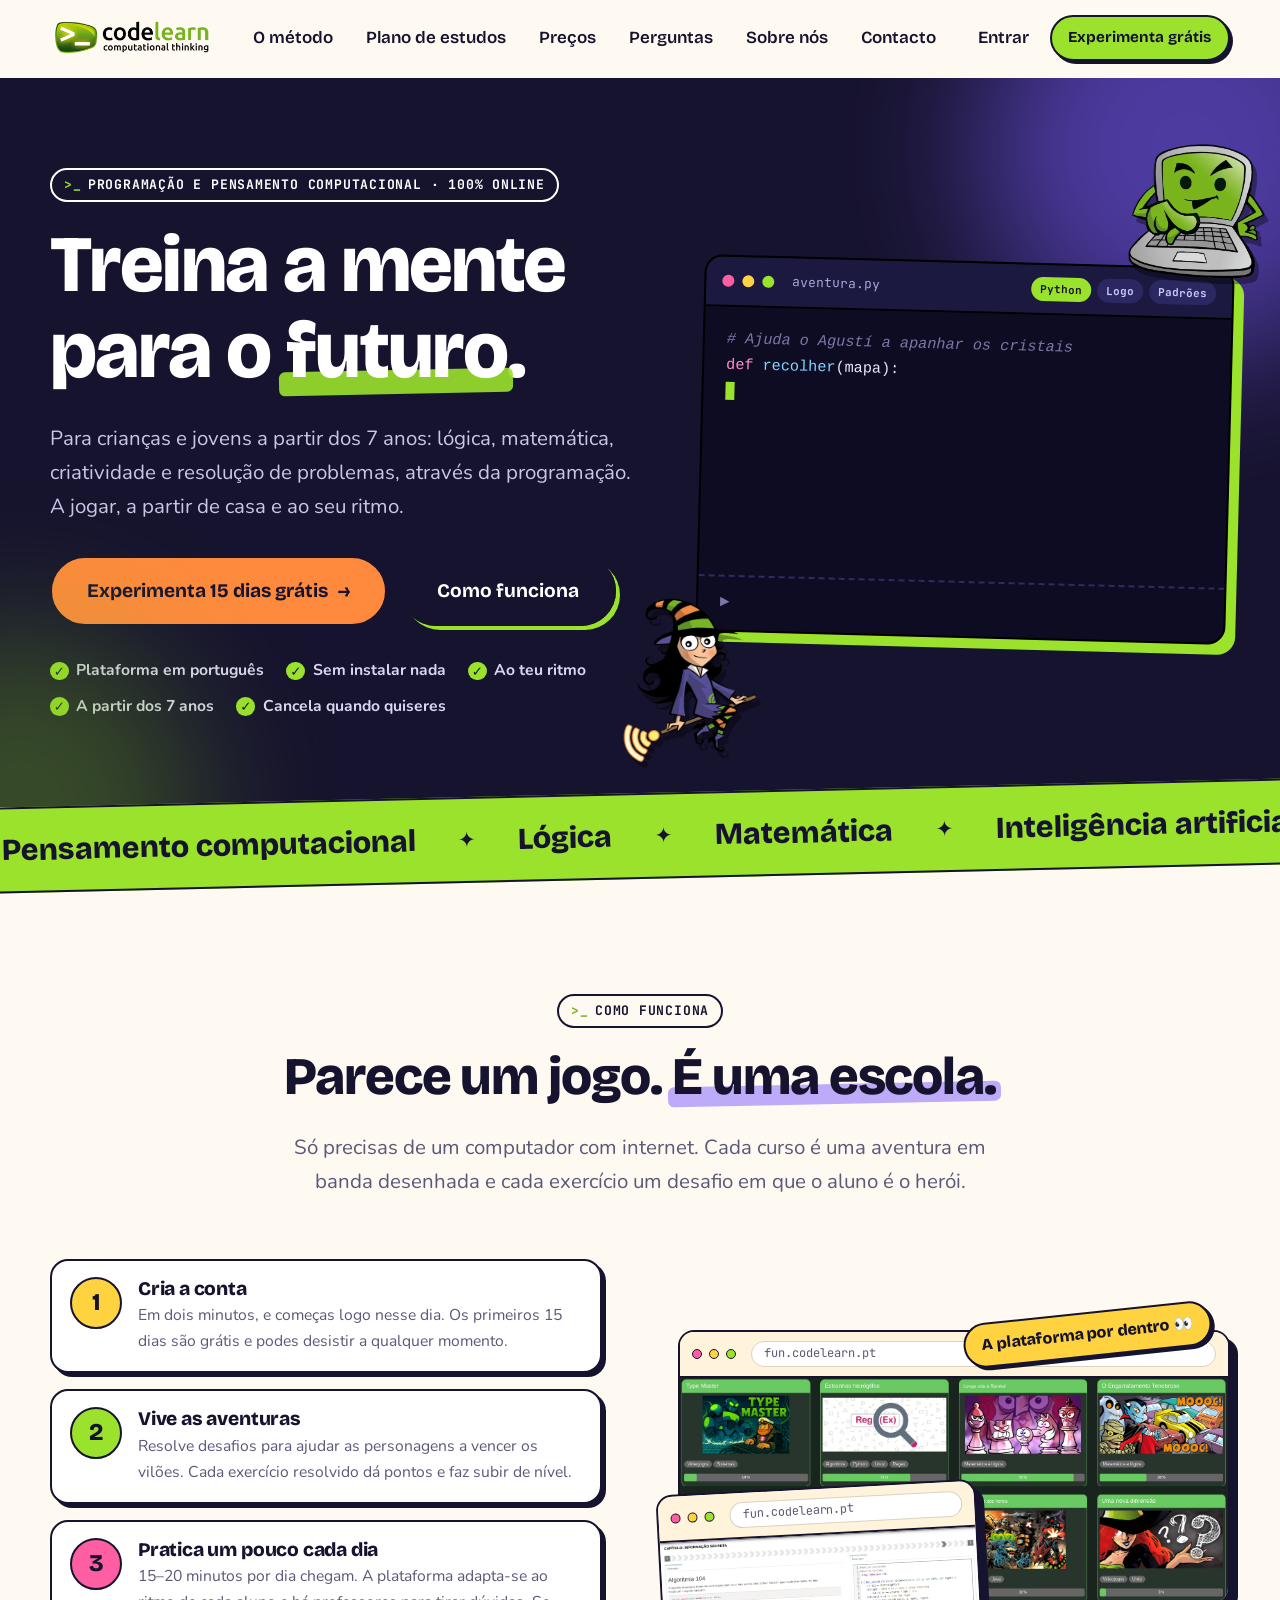
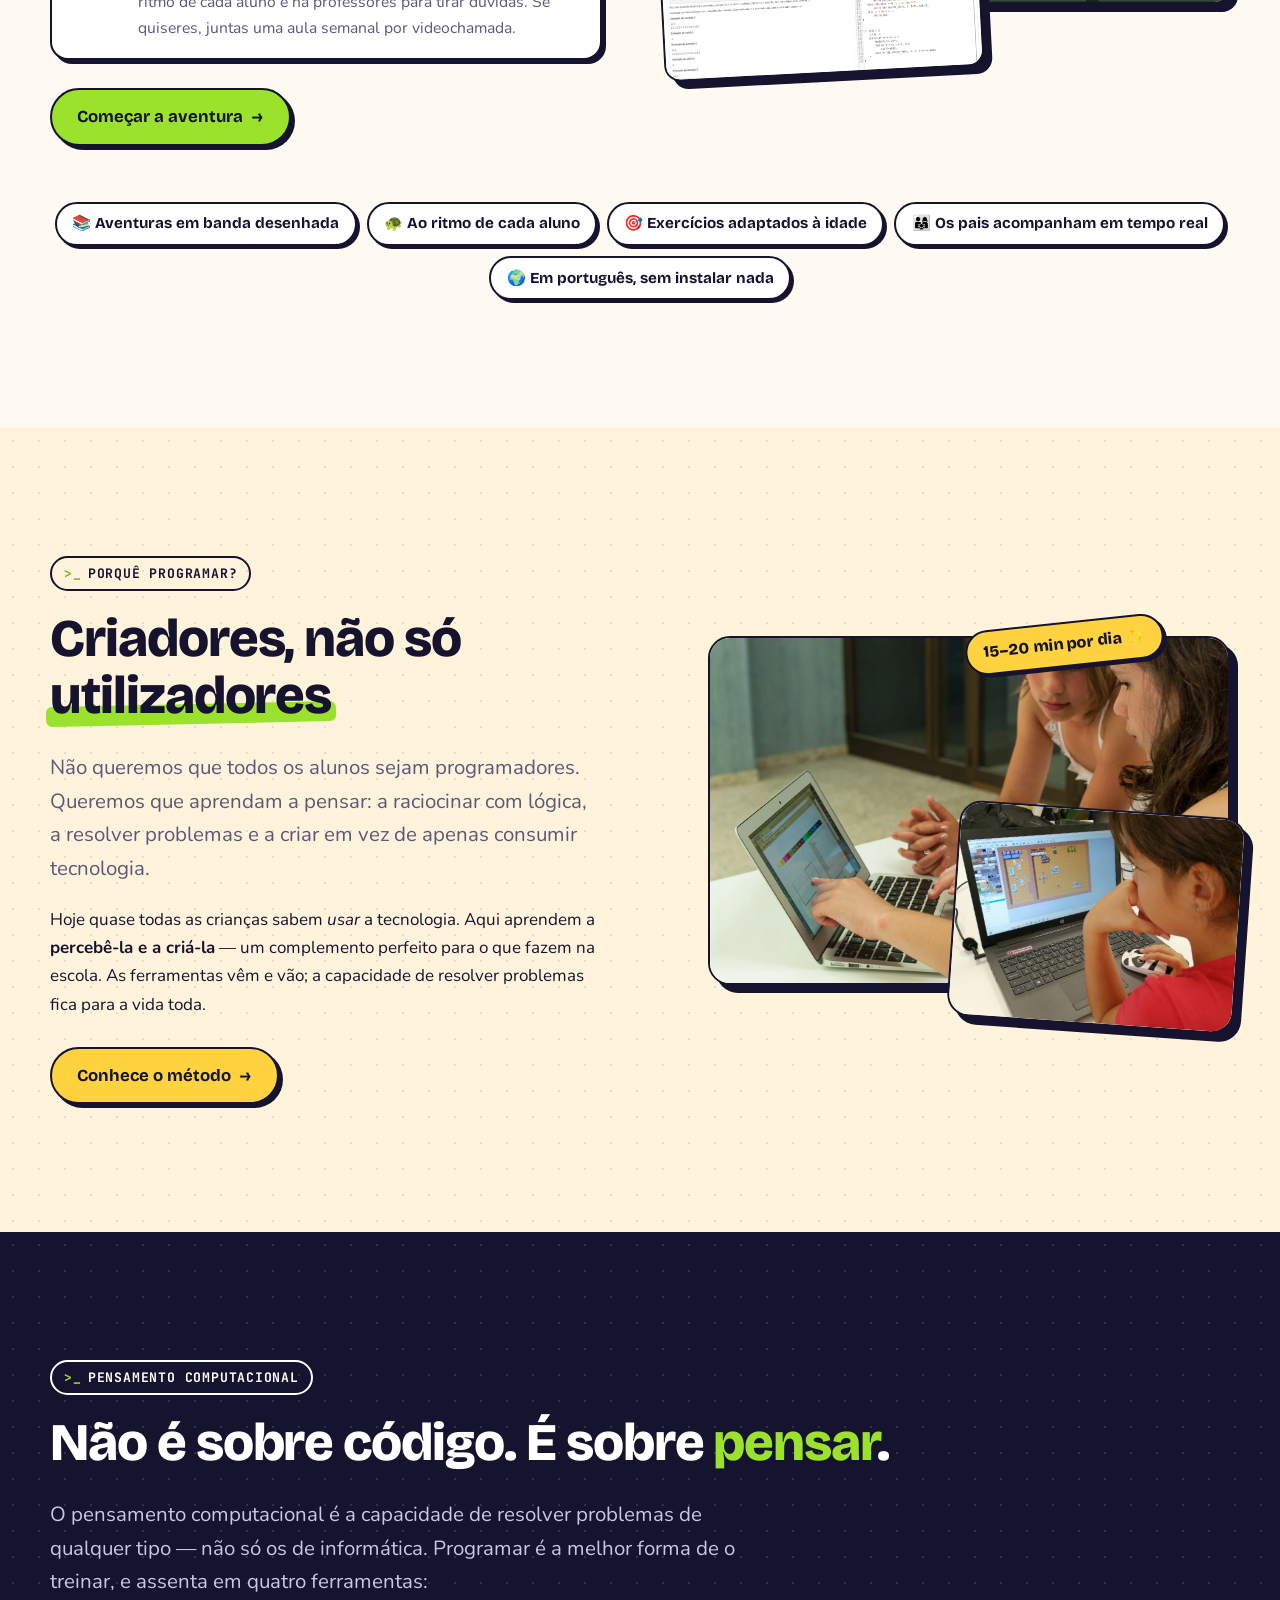
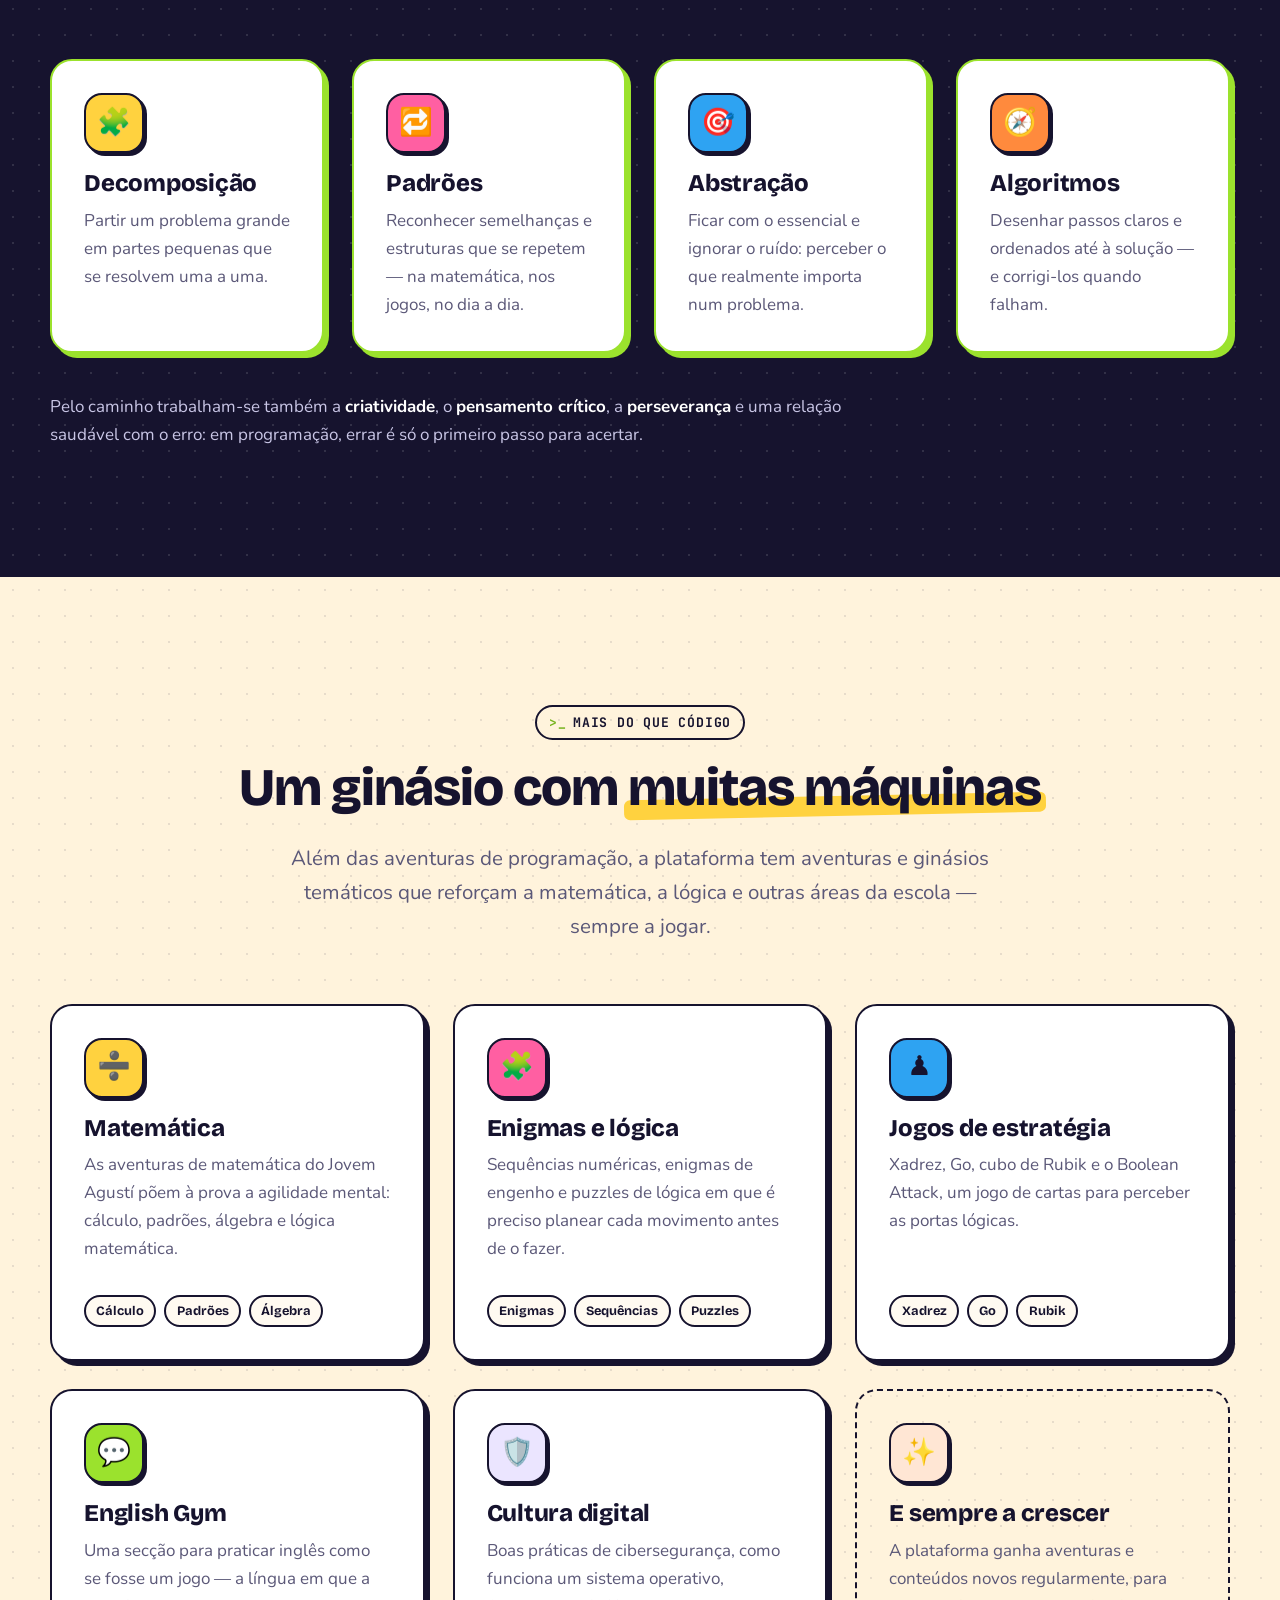
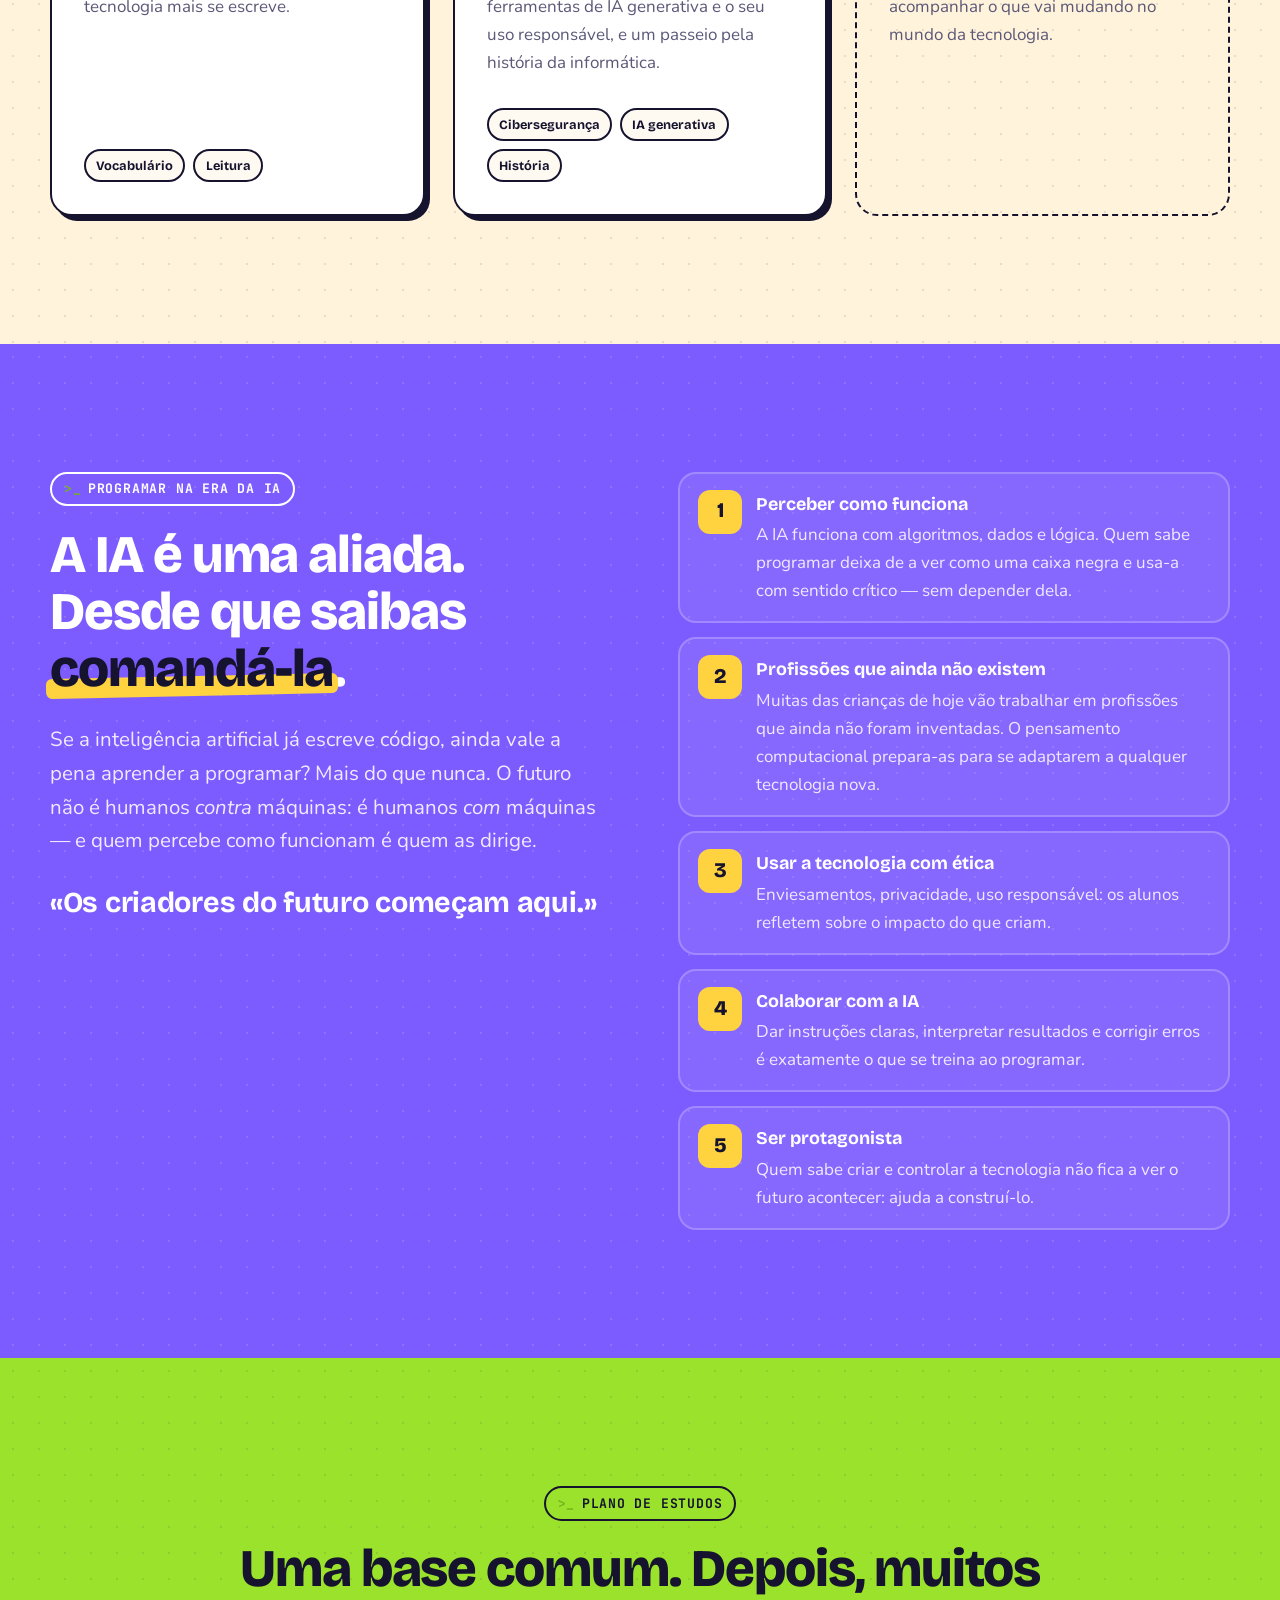
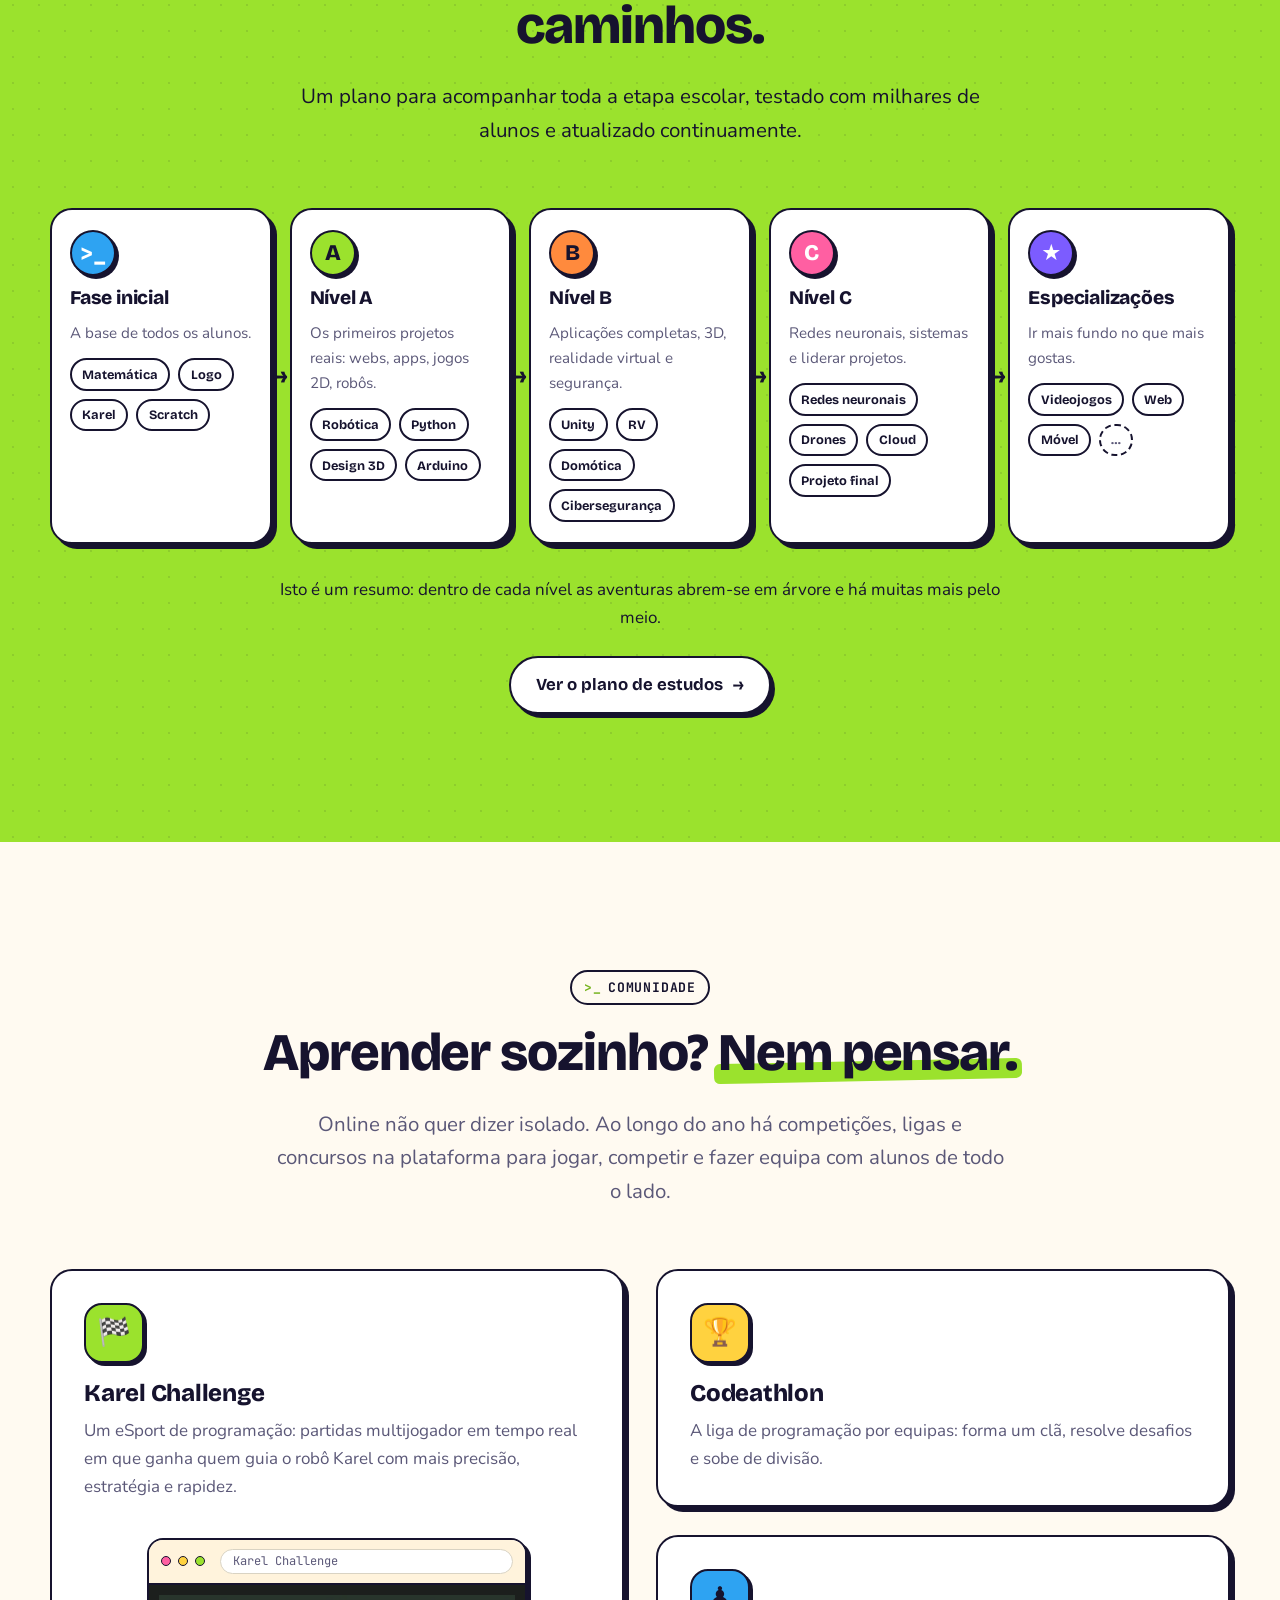
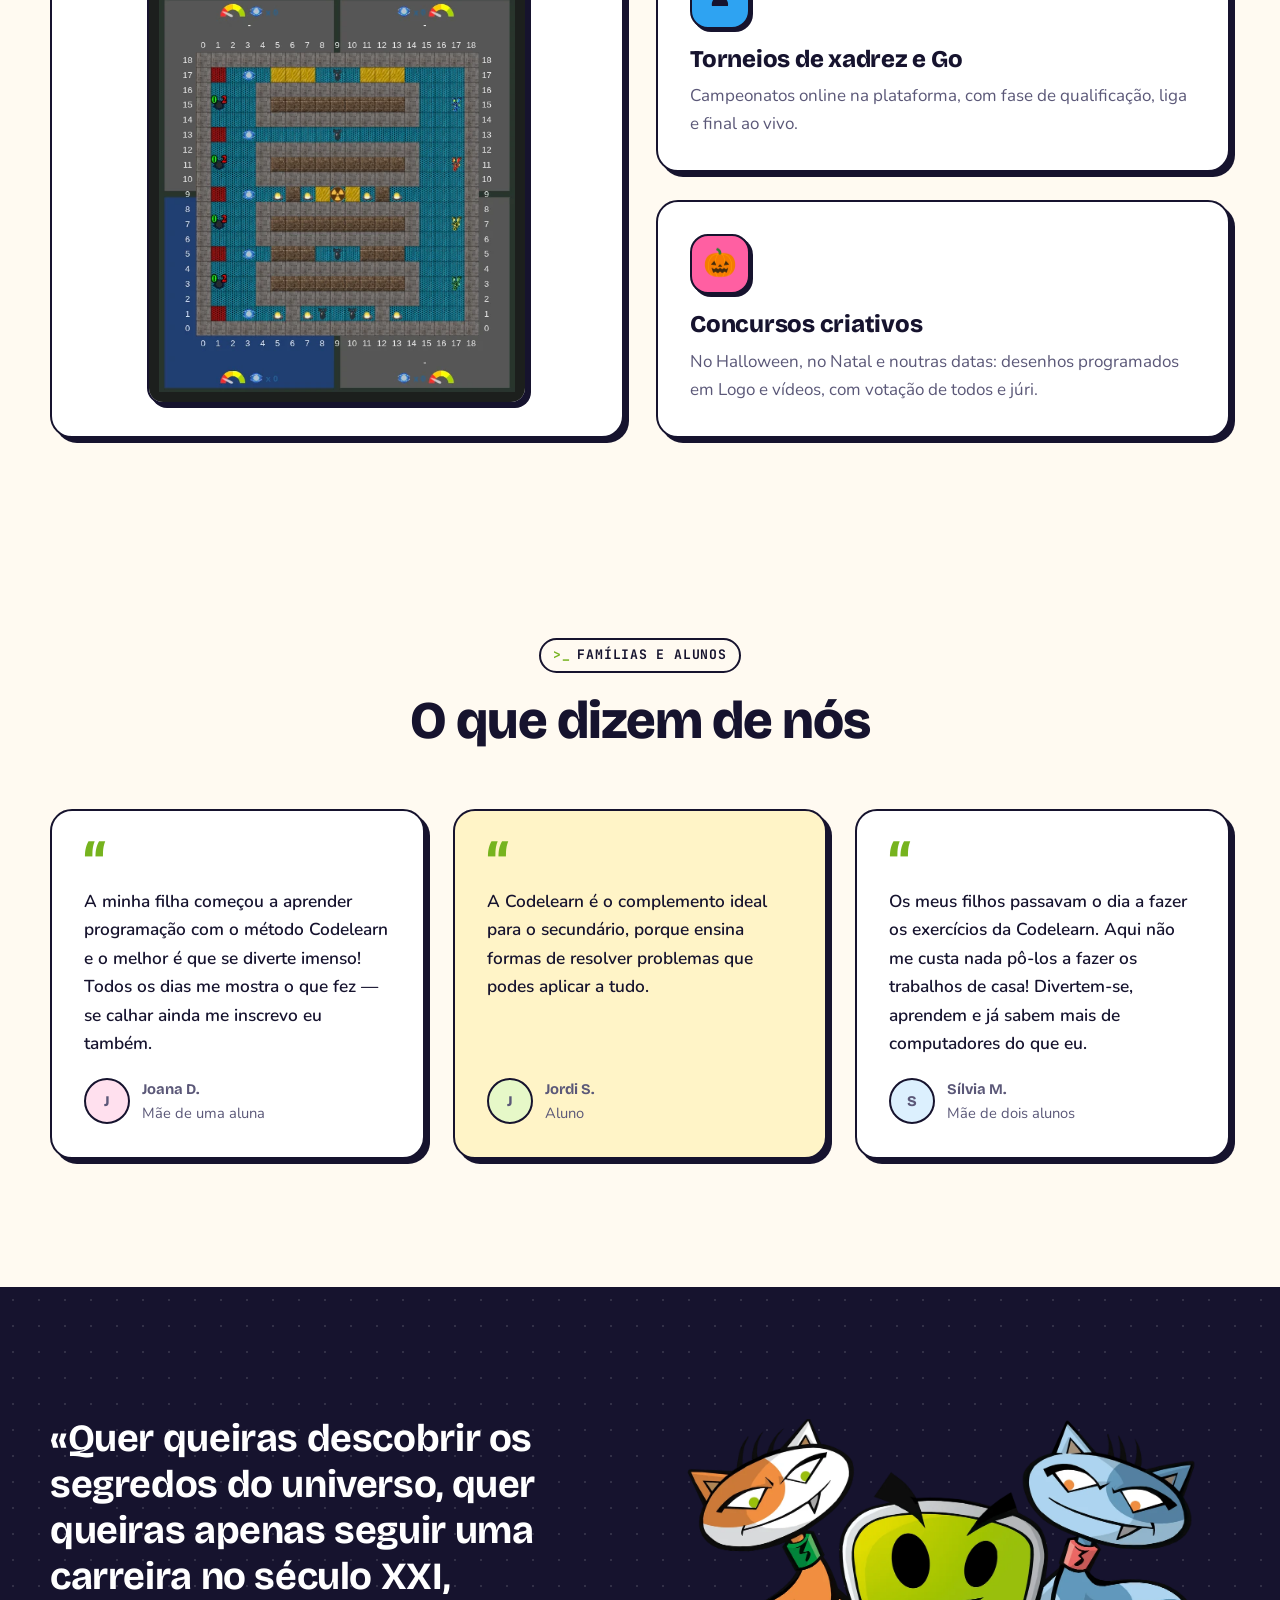
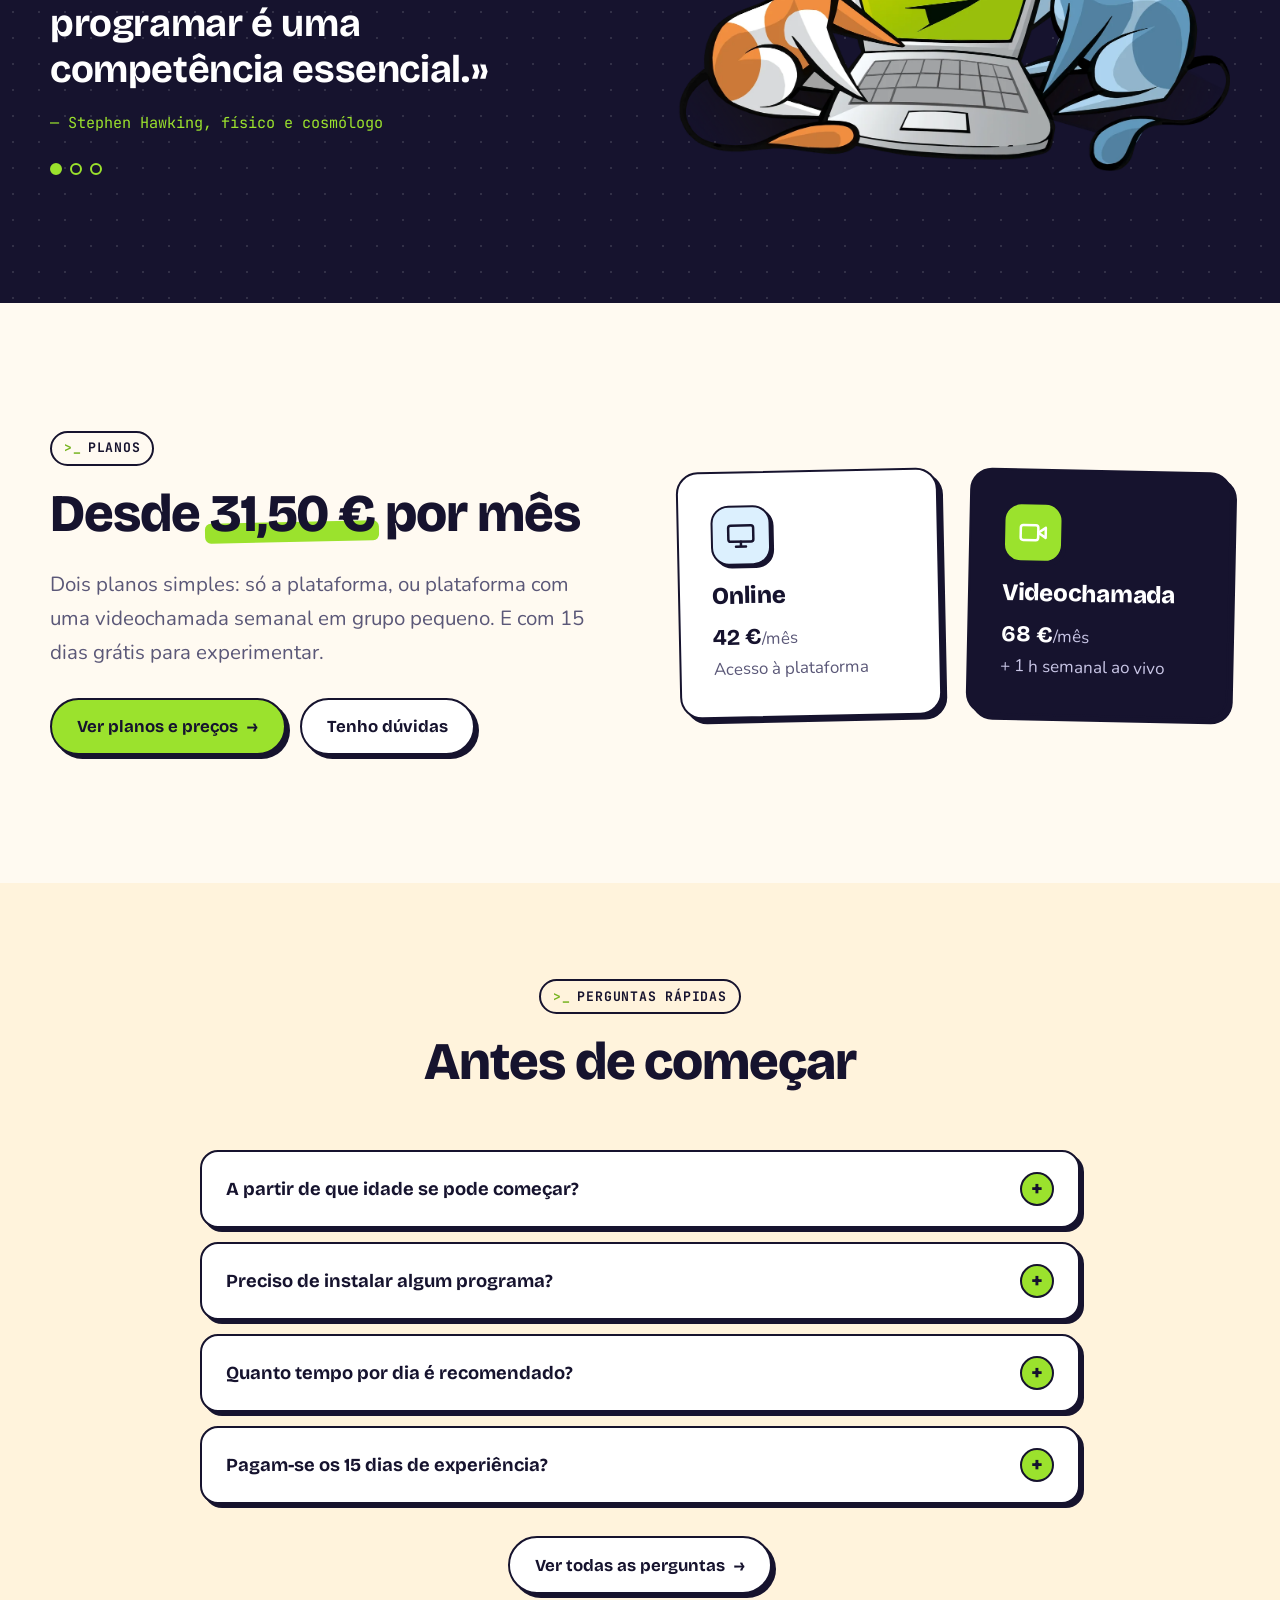
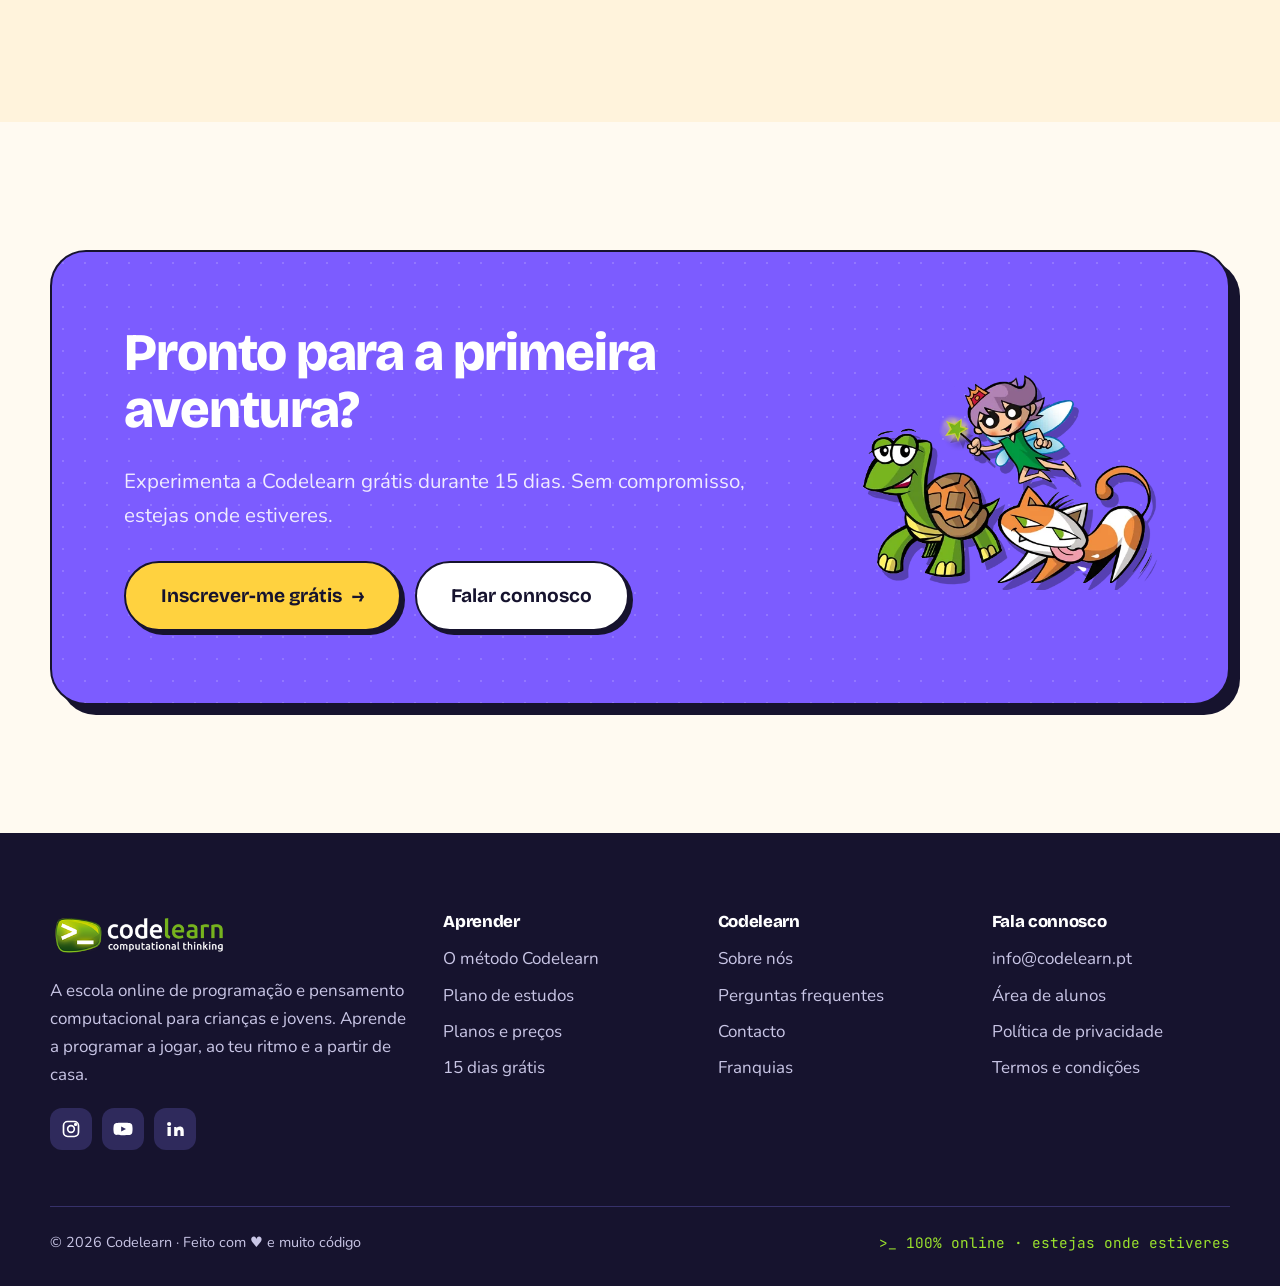
==== commit dfc0aeaf: "Make trial CTA orange" ====
--- a/index.html
+++ b/index.html
@@ -58,7 +58,7 @@
         <h1>Treina a mente para o <span class="hl">futuro</span>.</h1>
         <p class="lead">Para crianças e jovens a partir dos 7 anos: lógica, matemática, criatividade e resolução de problemas, através da programação. A jogar, a partir de casa e ao seu ritmo.</p>
         <div class="btn-row">
-          <a class="btn btn-lime btn-lg" href="https://fun.codelearn.pt/enroll">Experimenta 15 dias grátis <span class="arrow">→</span></a>
+          <a class="btn btn-orange btn-lg" href="https://fun.codelearn.pt/enroll">Experimenta 15 dias grátis <span class="arrow">→</span></a>
           <a class="btn btn-outline-light btn-lg" href="metodo.html">Como funciona</a>
         </div>
         <ul class="hero-badges">
--- a/assets/css/style.css
+++ b/assets/css/style.css
@@ -143,6 +143,7 @@
 .btn:hover { transform: translate(-2px, -2px); box-shadow: 6px 6px 0 var(--ink); }
 .btn:active { transform: translate(3px, 3px); box-shadow: 1px 1px 0 var(--ink); }
 .btn-lime { --bg: var(--lime); }
+.btn-orange { --bg: var(--orange); }
 .btn-sun { --bg: var(--sun); }
 .btn-violet { --bg: var(--violet); color: var(--white); }
 .btn-lg { font-size: 1.2rem; padding: .9em 1.8em; }
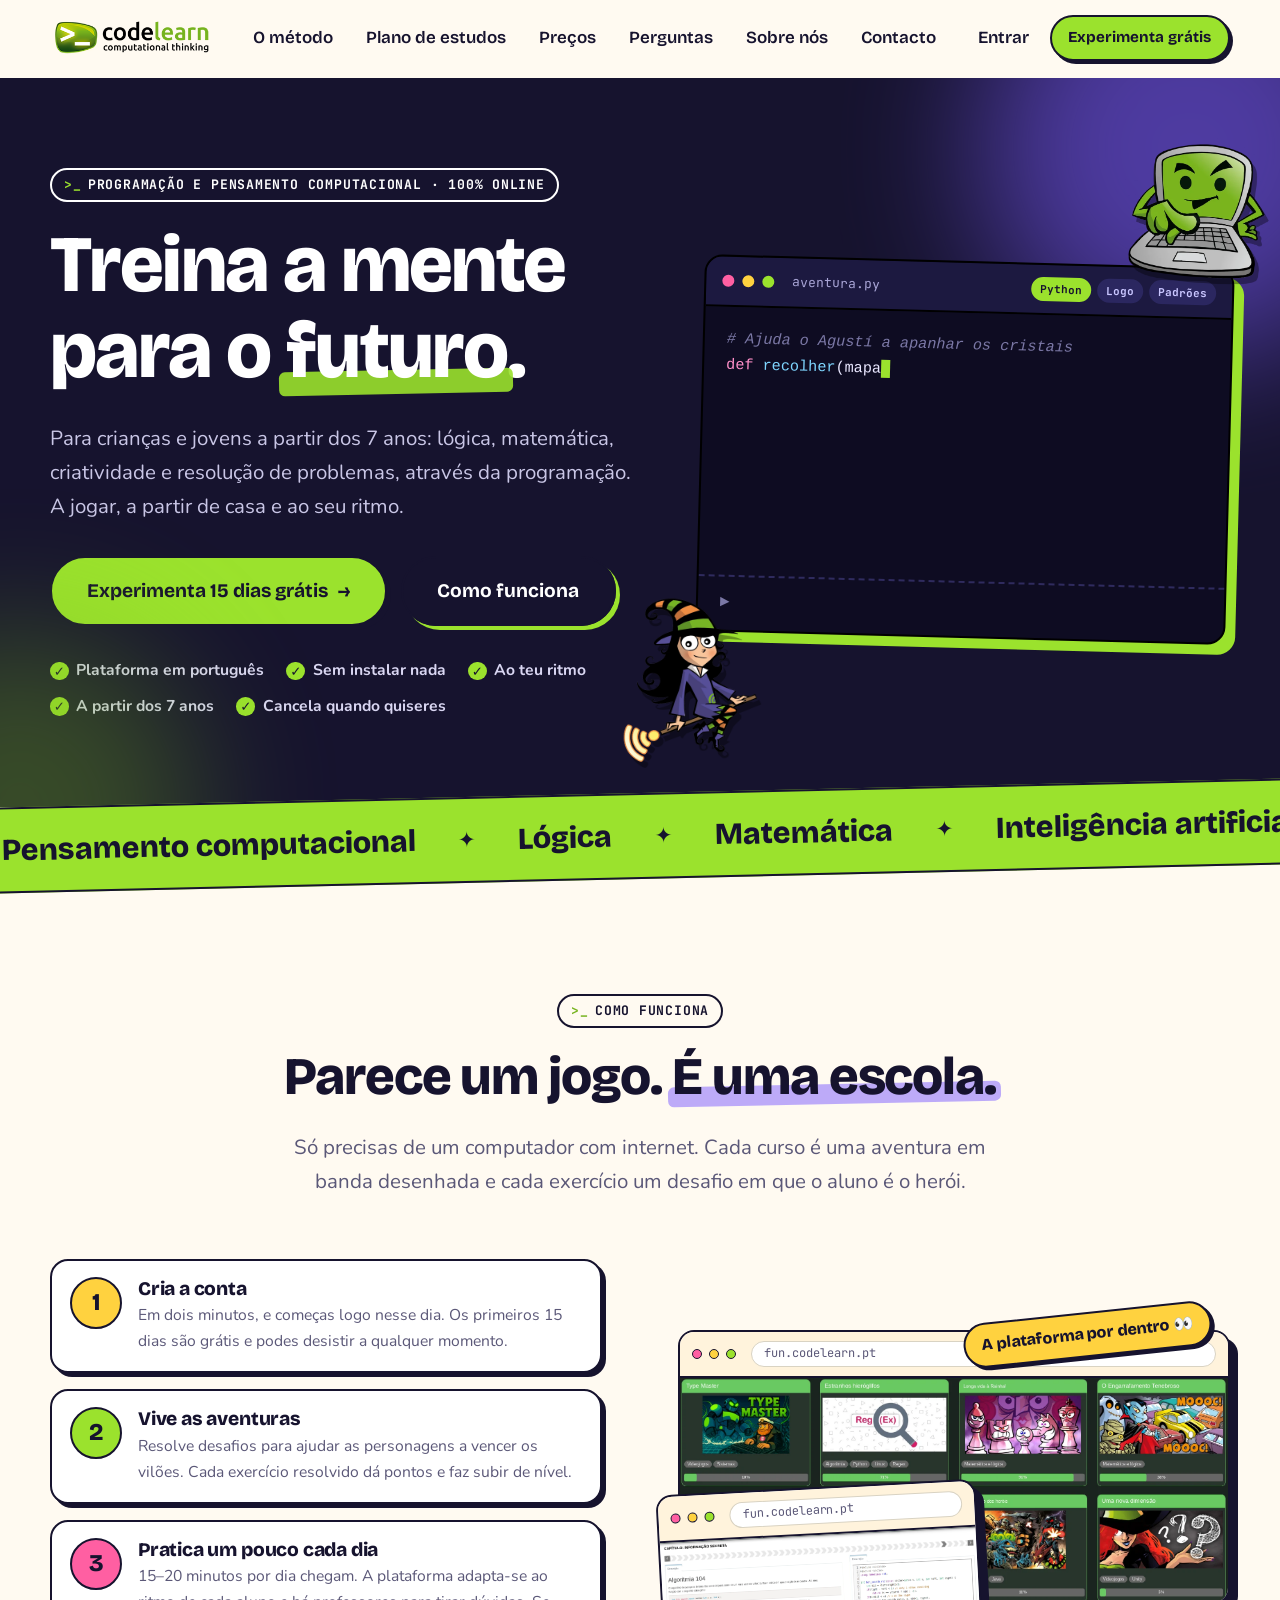
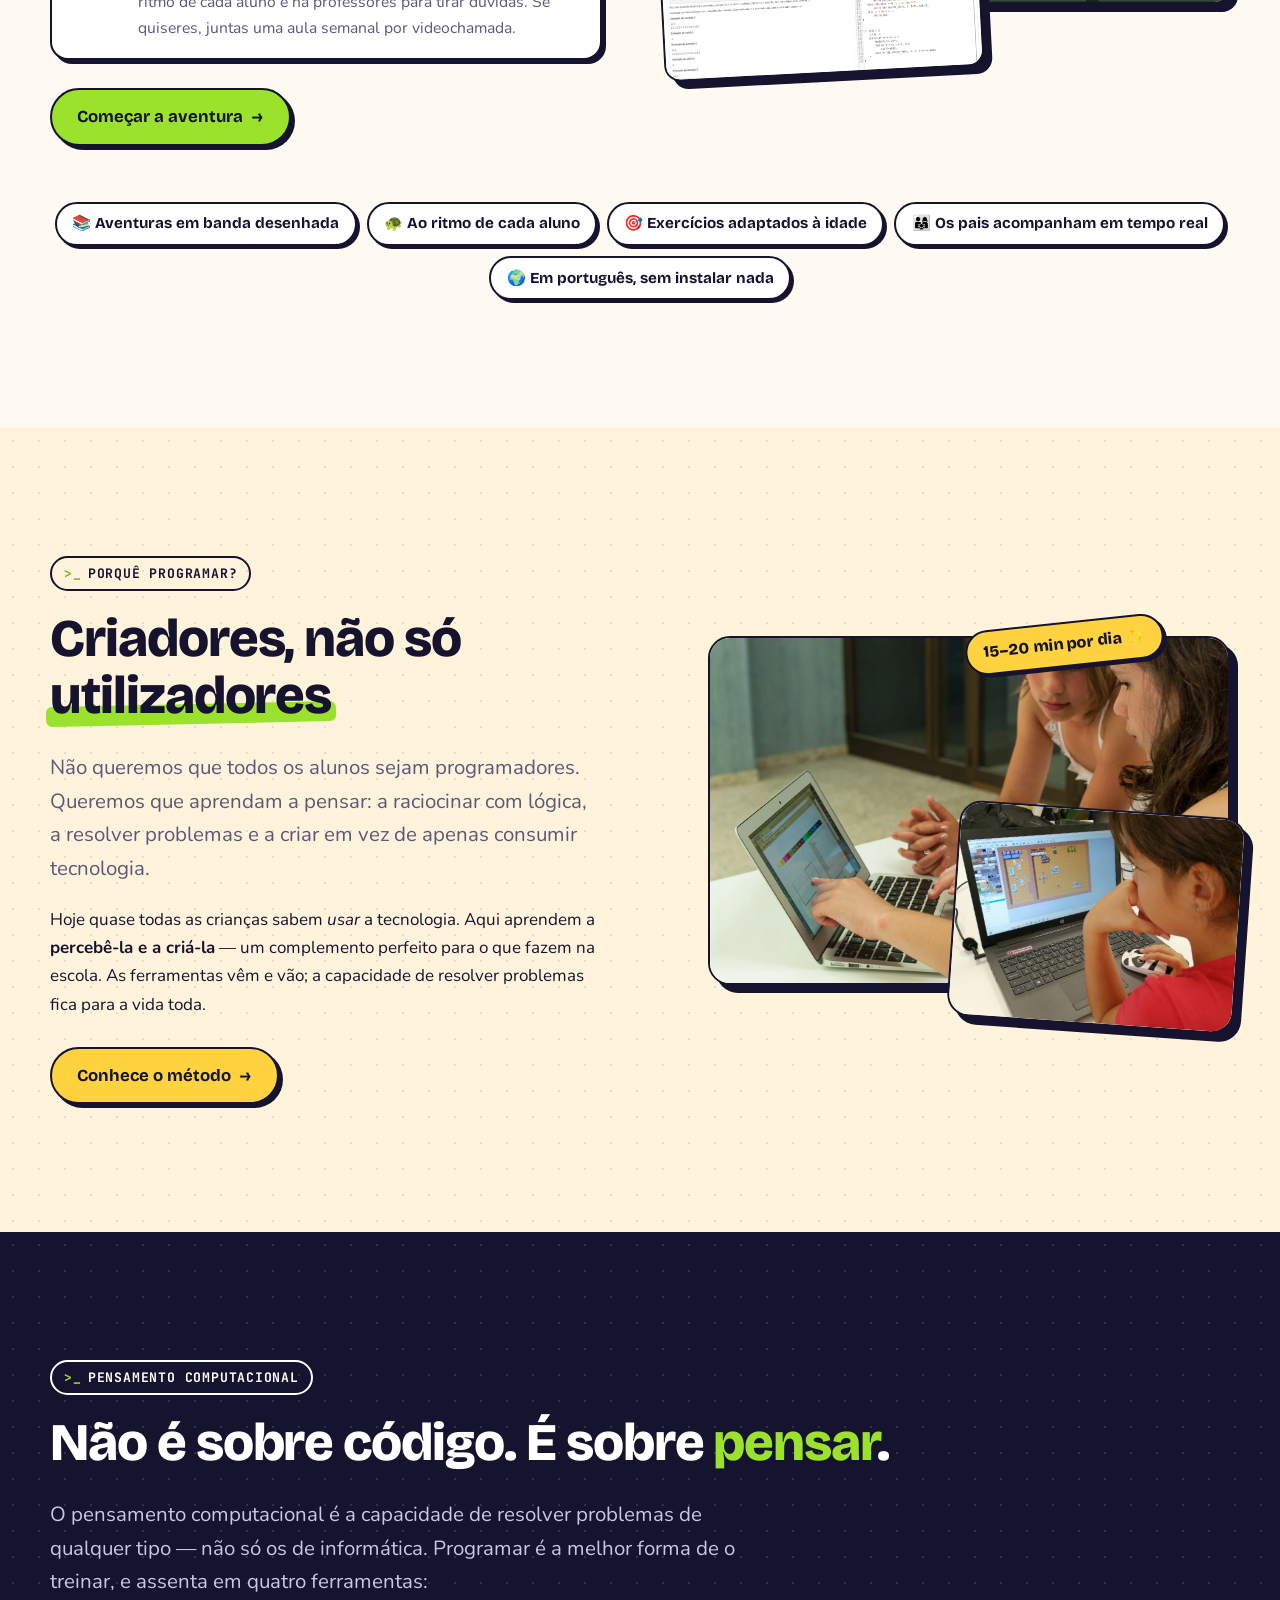
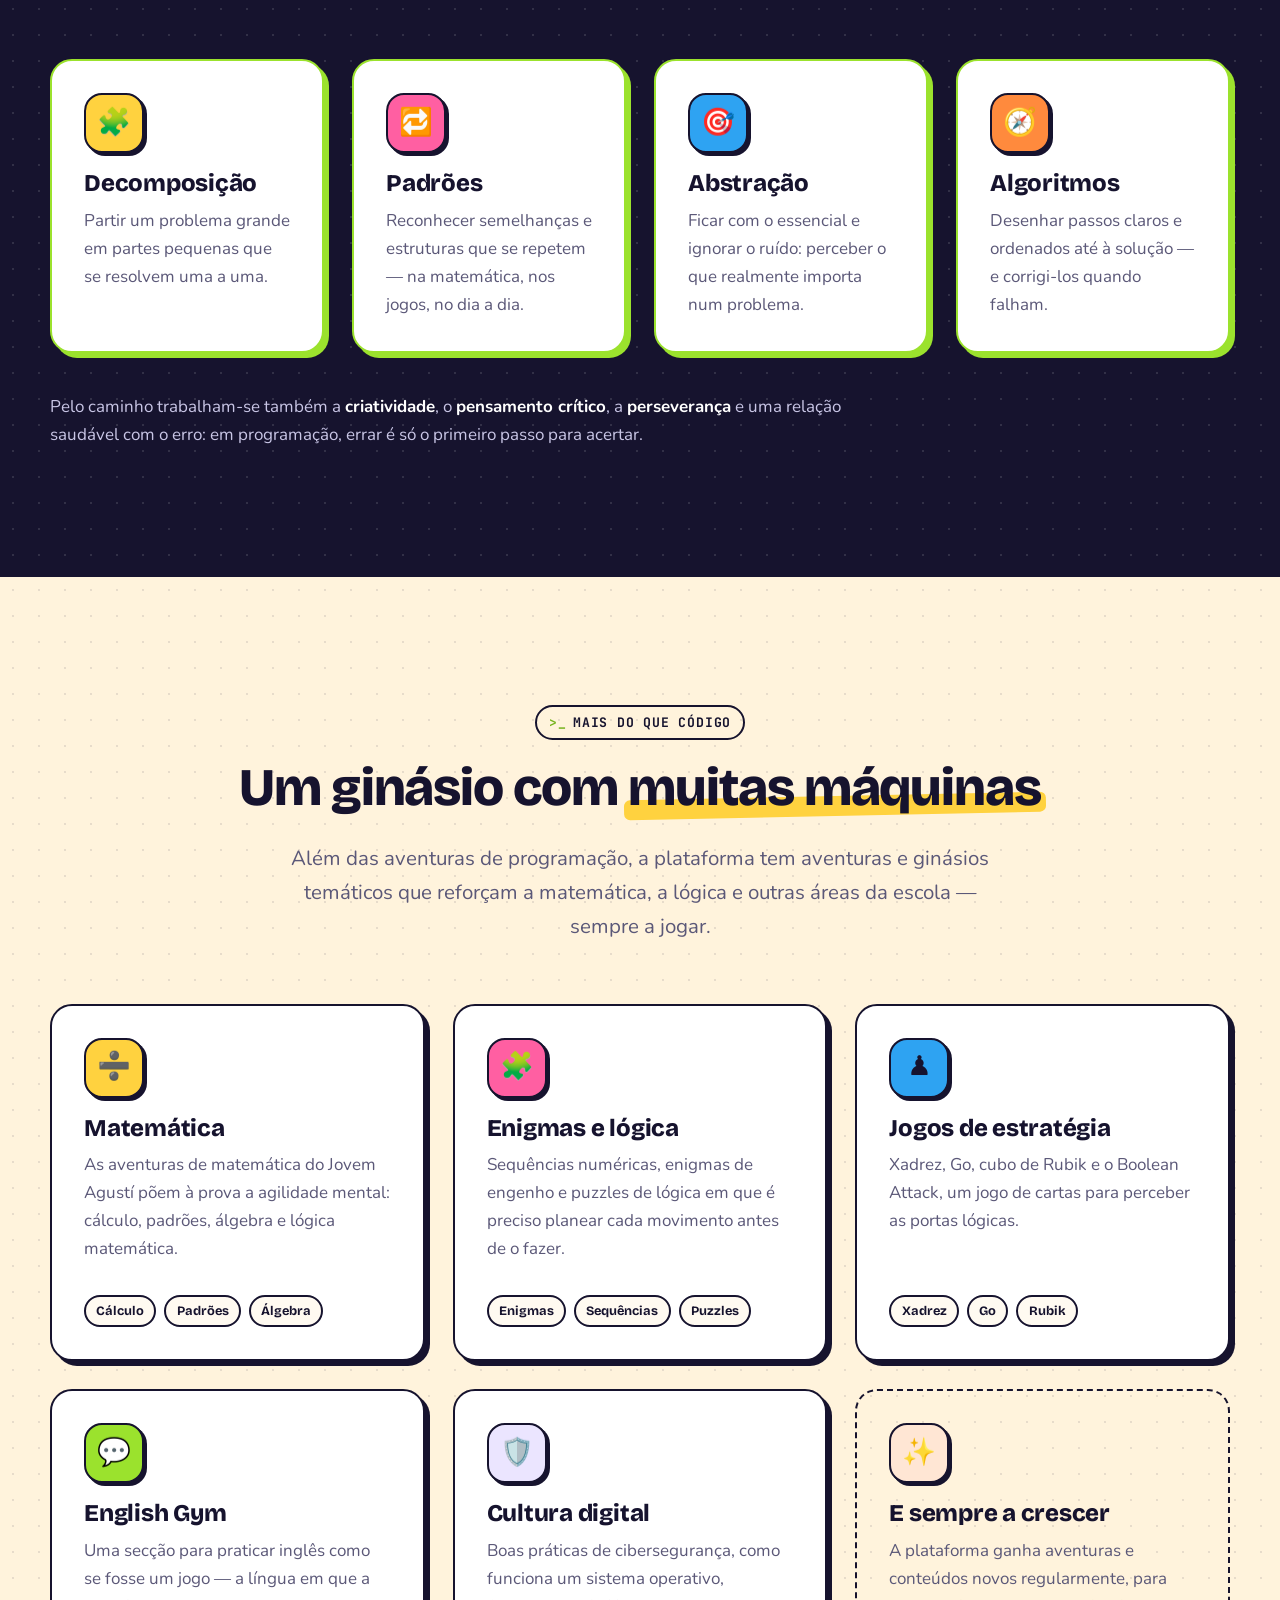
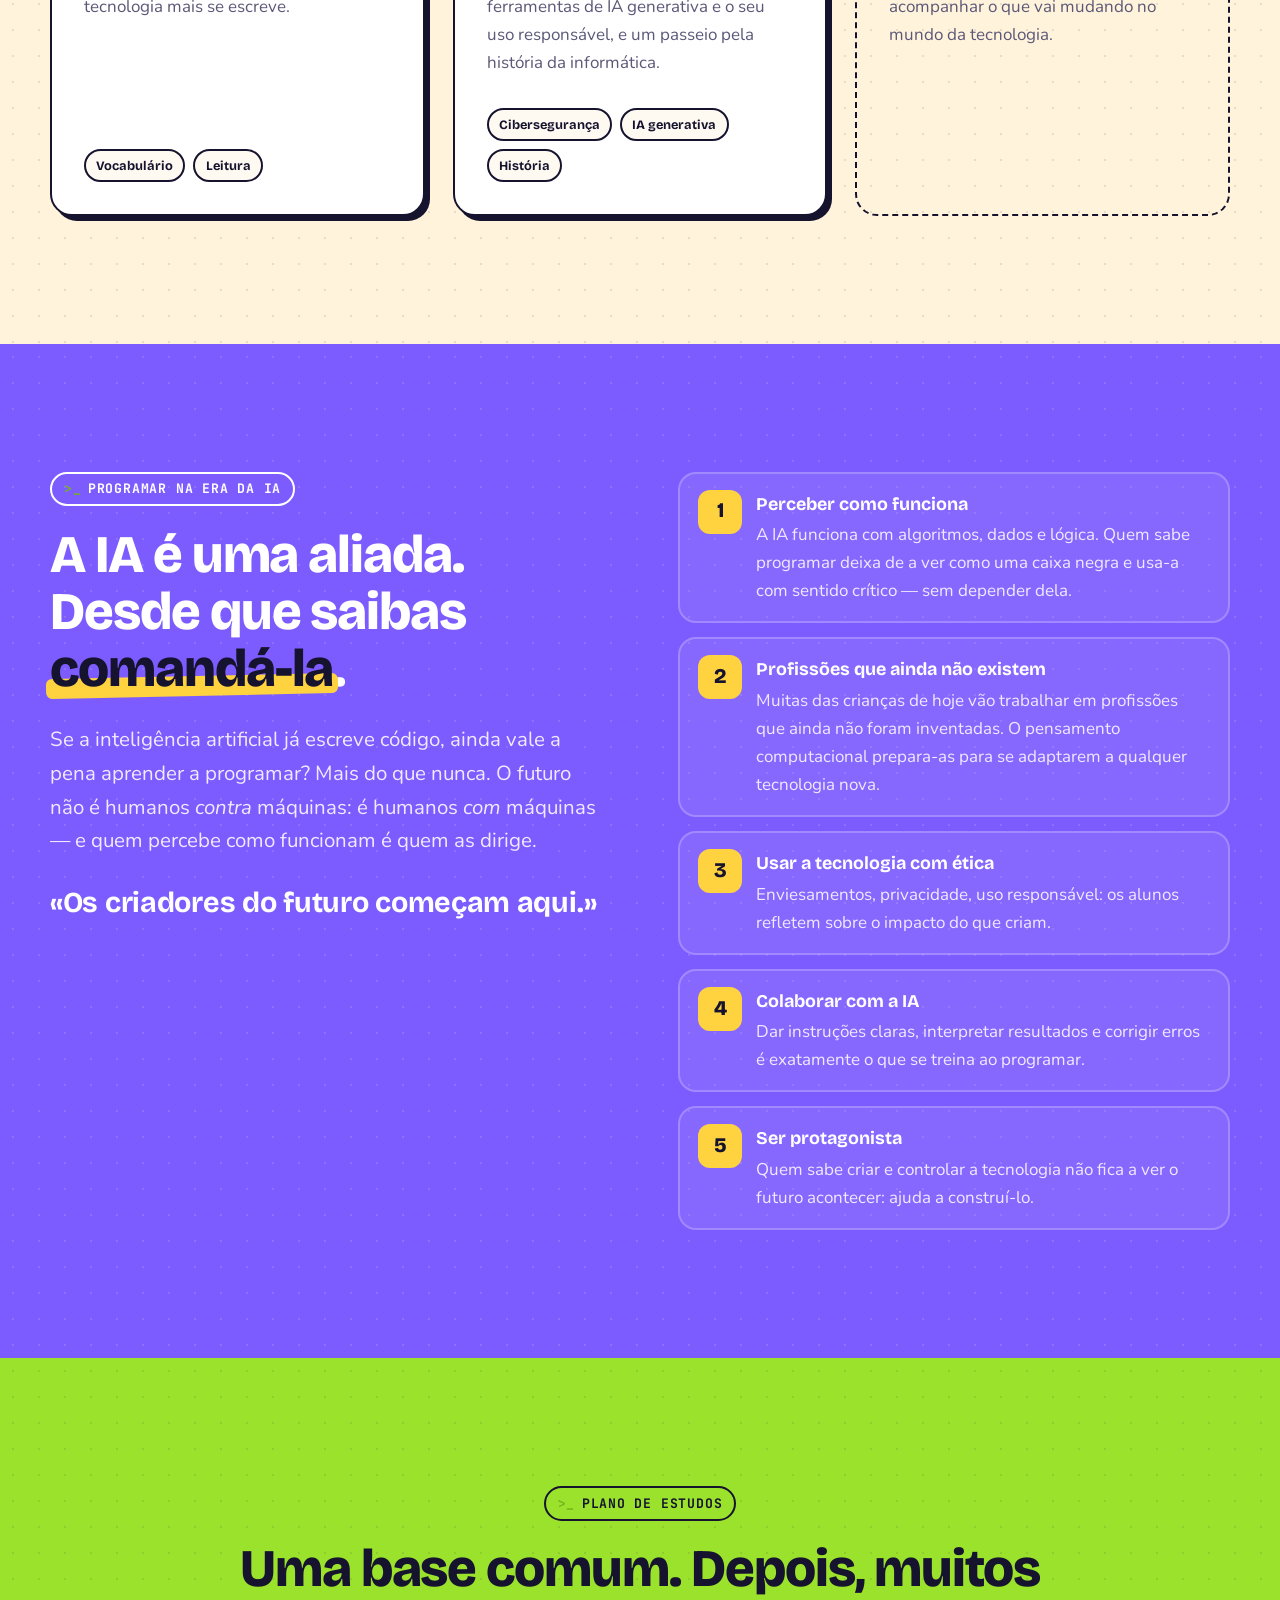
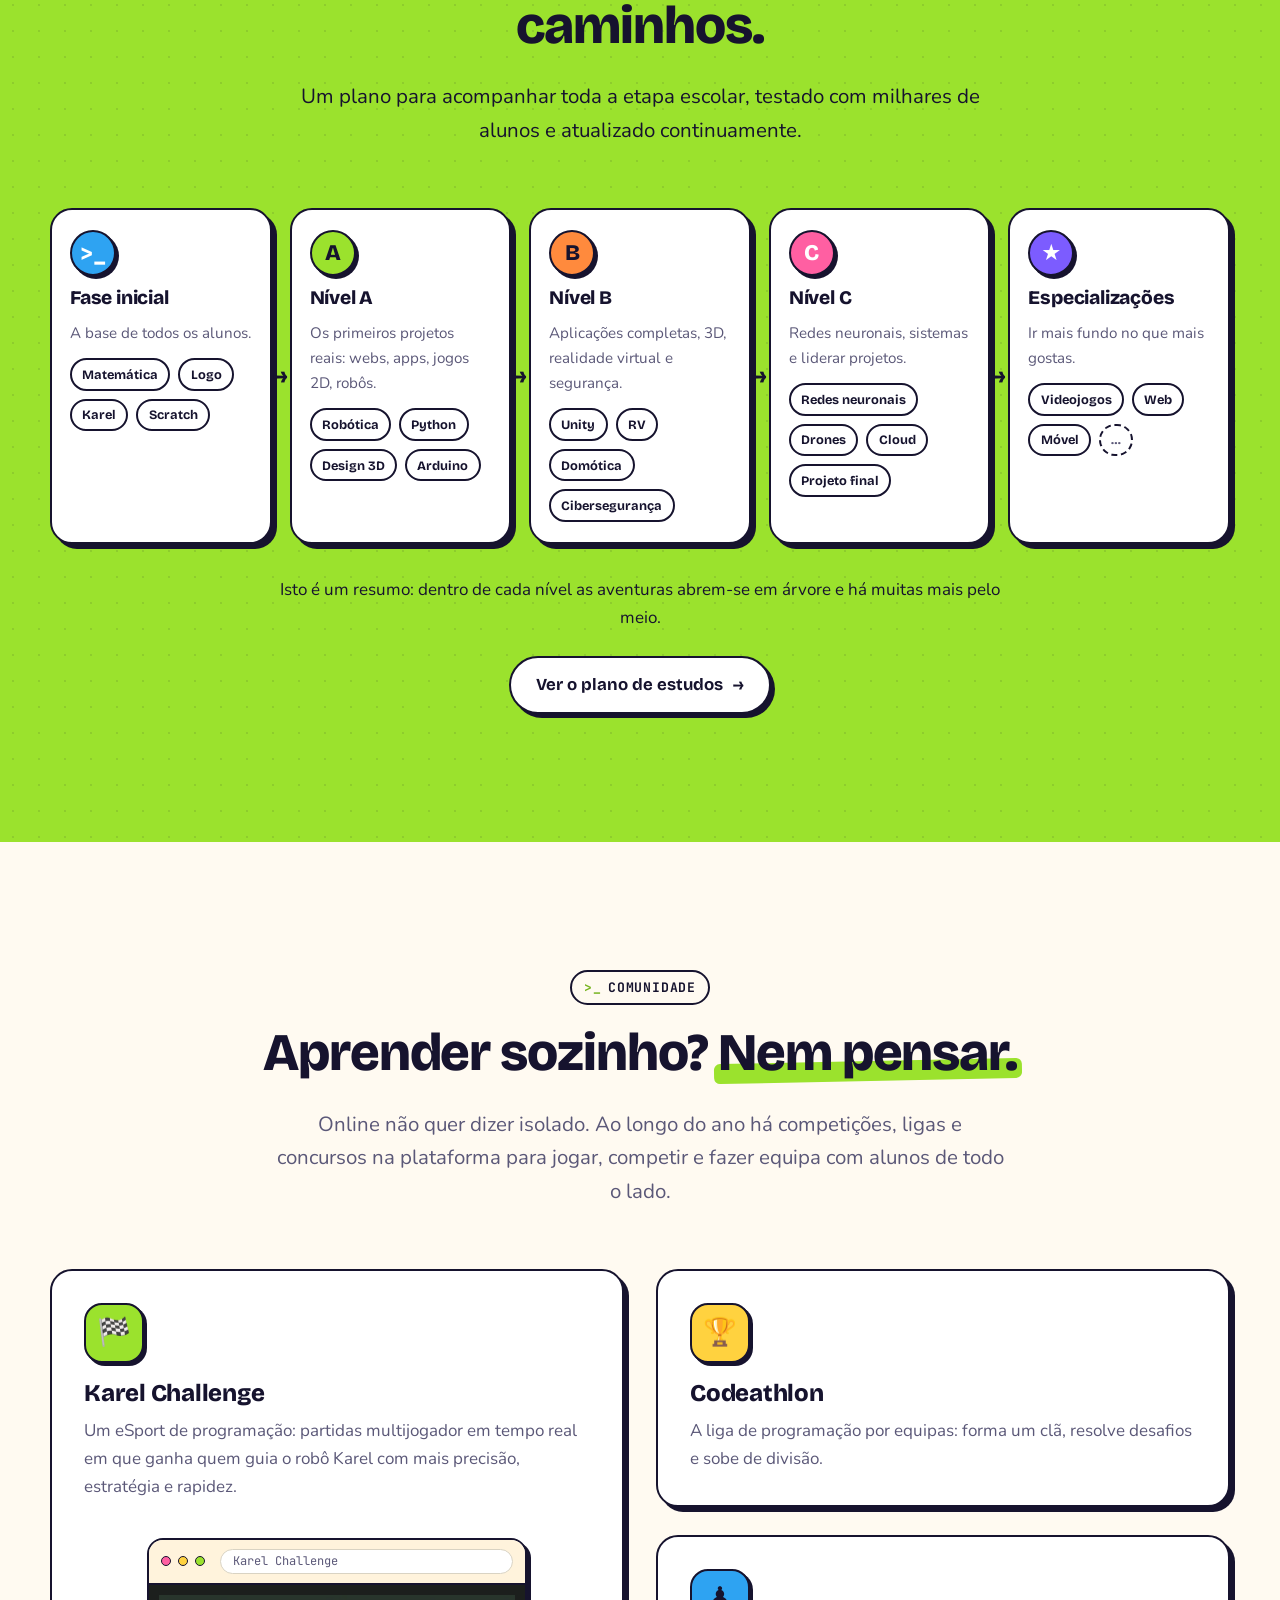
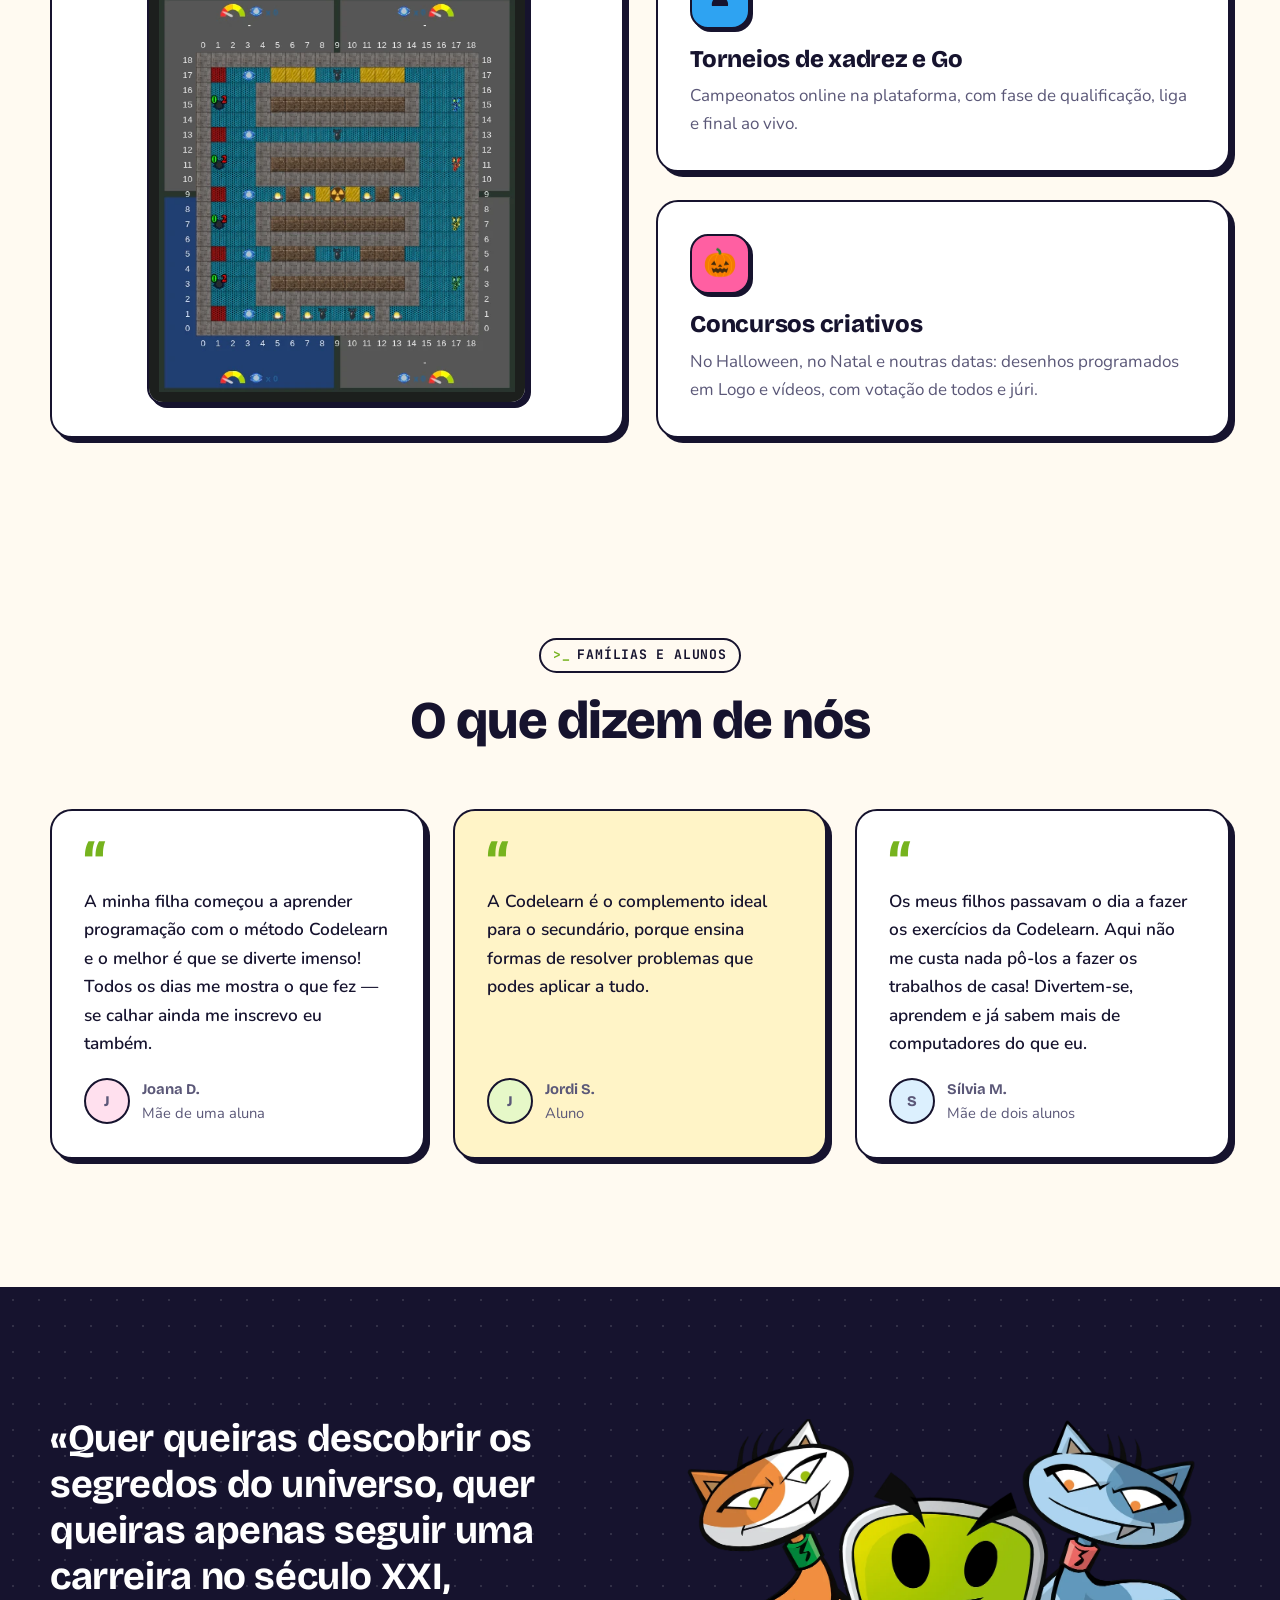
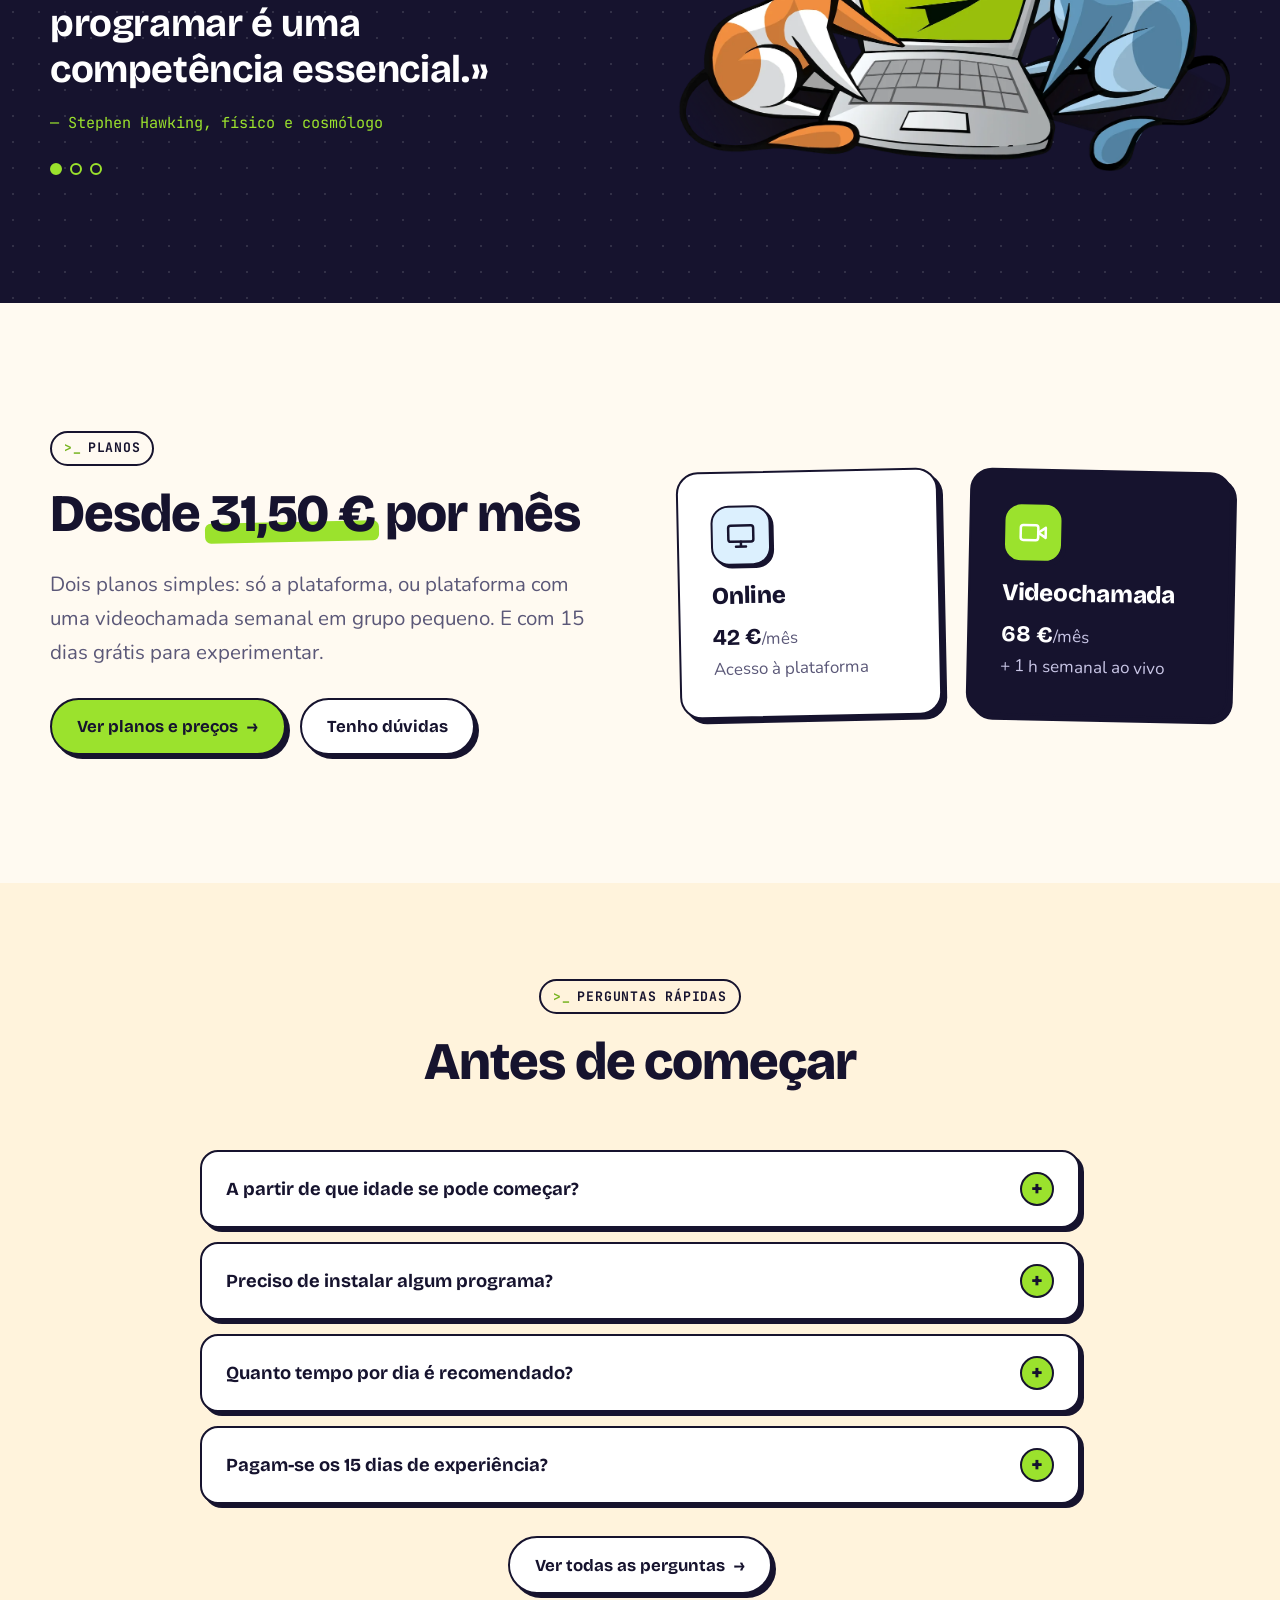
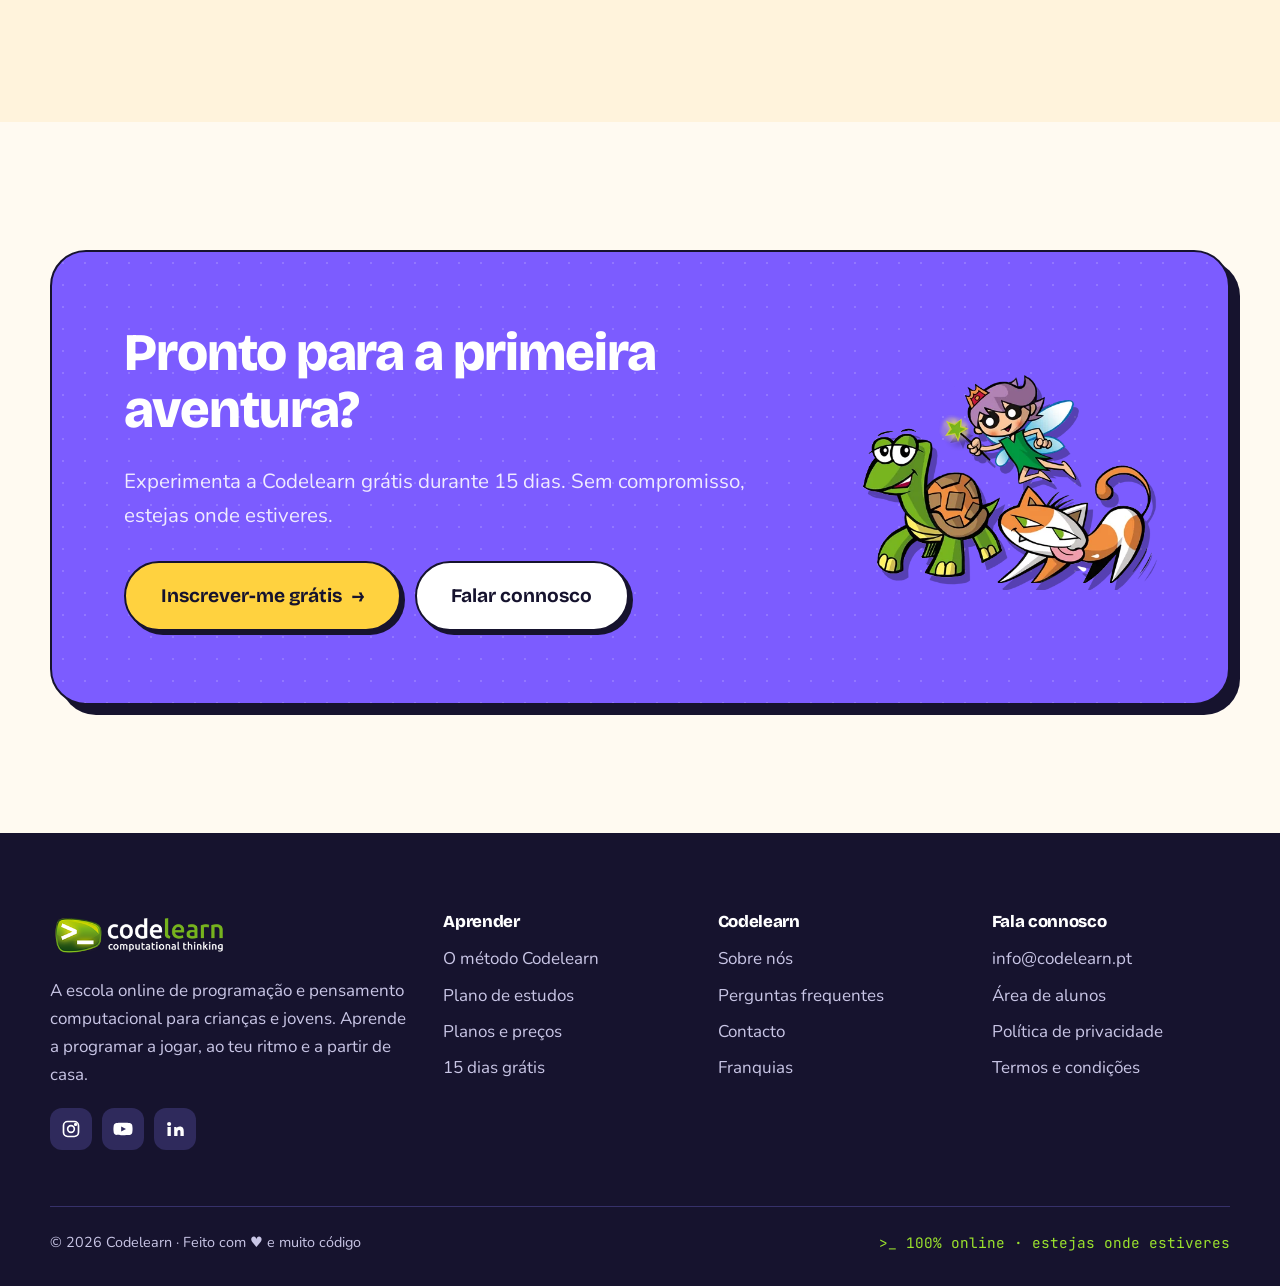
==== commit 42575aef: "Revert "Make trial CTA orange" This reverts commit dfc0aeafb4754da7d34b7029b3f01d9bfeaa01cf." ====
--- a/index.html
+++ b/index.html
@@ -58,7 +58,7 @@
         <h1>Treina a mente para o <span class="hl">futuro</span>.</h1>
         <p class="lead">Para crianças e jovens a partir dos 7 anos: lógica, matemática, criatividade e resolução de problemas, através da programação. A jogar, a partir de casa e ao seu ritmo.</p>
         <div class="btn-row">
-          <a class="btn btn-orange btn-lg" href="https://fun.codelearn.pt/enroll">Experimenta 15 dias grátis <span class="arrow">→</span></a>
+          <a class="btn btn-lime btn-lg" href="https://fun.codelearn.pt/enroll">Experimenta 15 dias grátis <span class="arrow">→</span></a>
           <a class="btn btn-outline-light btn-lg" href="metodo.html">Como funciona</a>
         </div>
         <ul class="hero-badges">
--- a/assets/css/style.css
+++ b/assets/css/style.css
@@ -143,7 +143,6 @@
 .btn:hover { transform: translate(-2px, -2px); box-shadow: 6px 6px 0 var(--ink); }
 .btn:active { transform: translate(3px, 3px); box-shadow: 1px 1px 0 var(--ink); }
 .btn-lime { --bg: var(--lime); }
-.btn-orange { --bg: var(--orange); }
 .btn-sun { --bg: var(--sun); }
 .btn-violet { --bg: var(--violet); color: var(--white); }
 .btn-lg { font-size: 1.2rem; padding: .9em 1.8em; }
